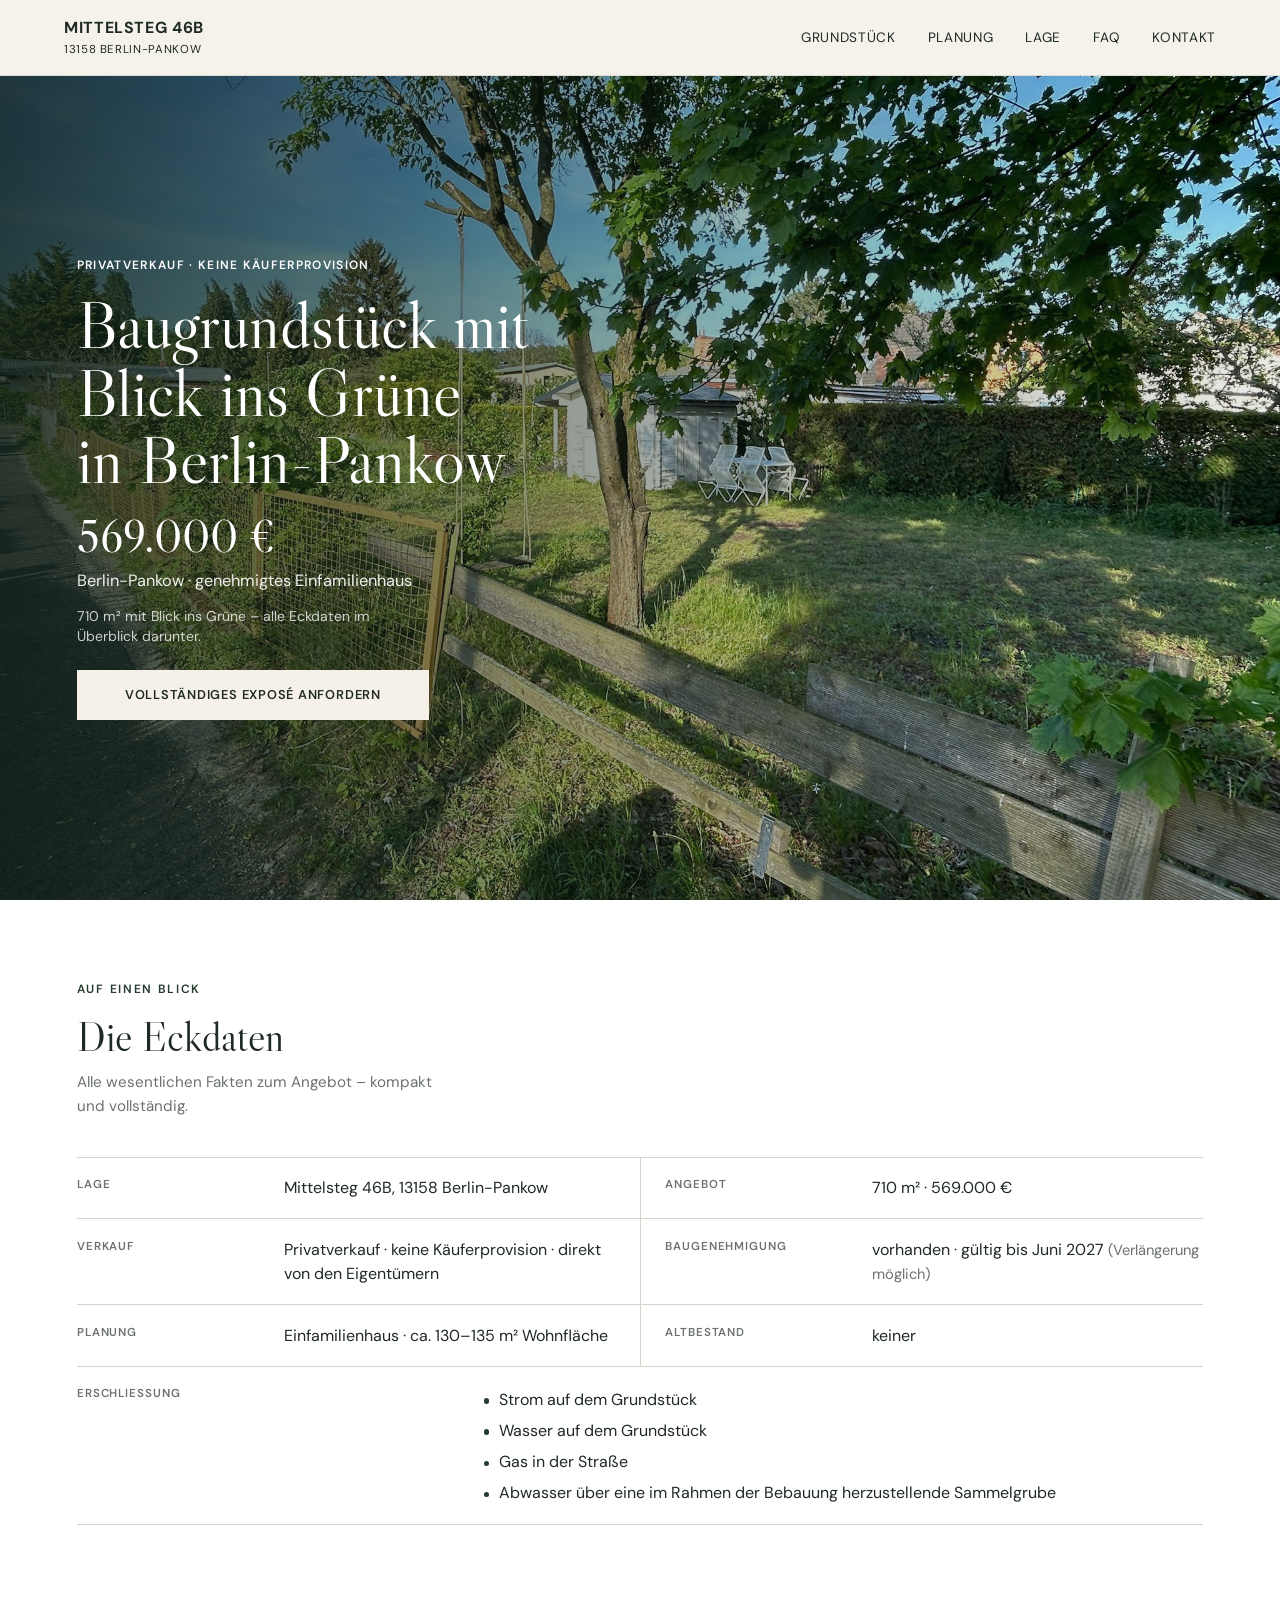
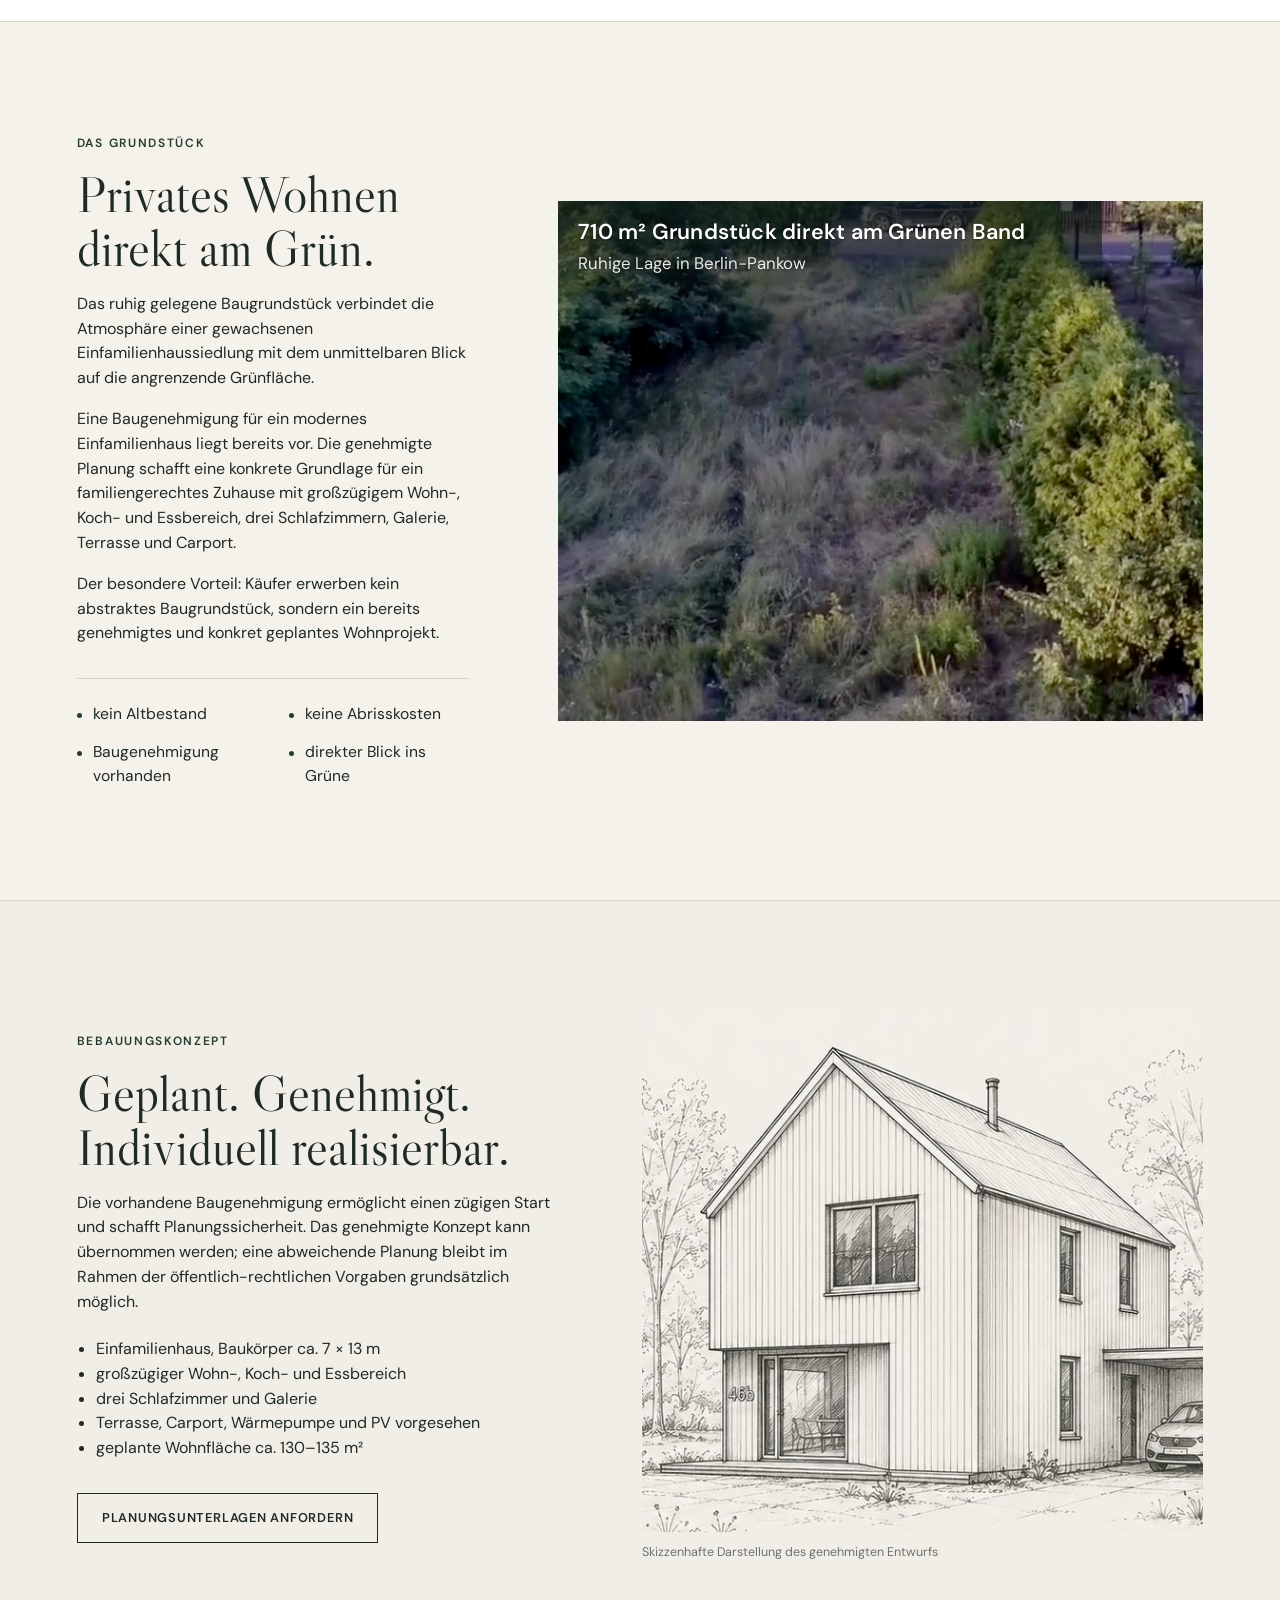
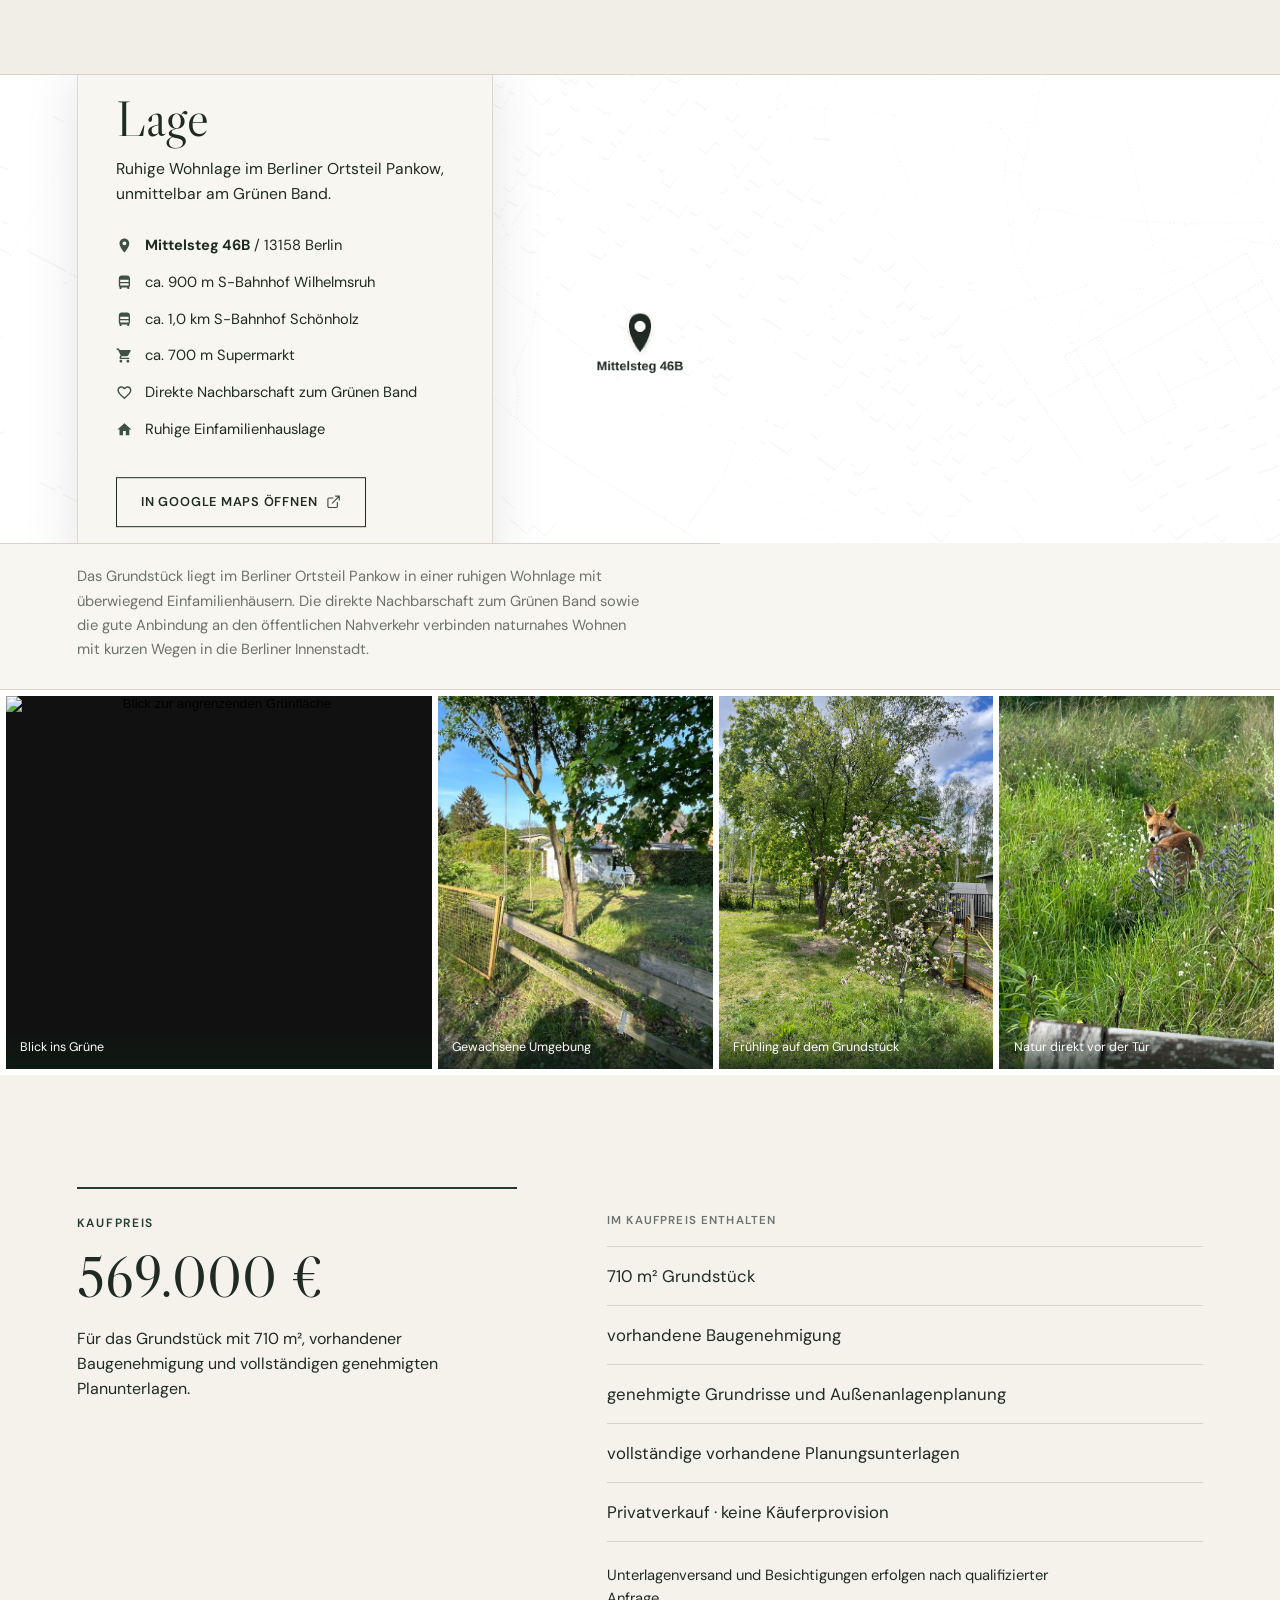
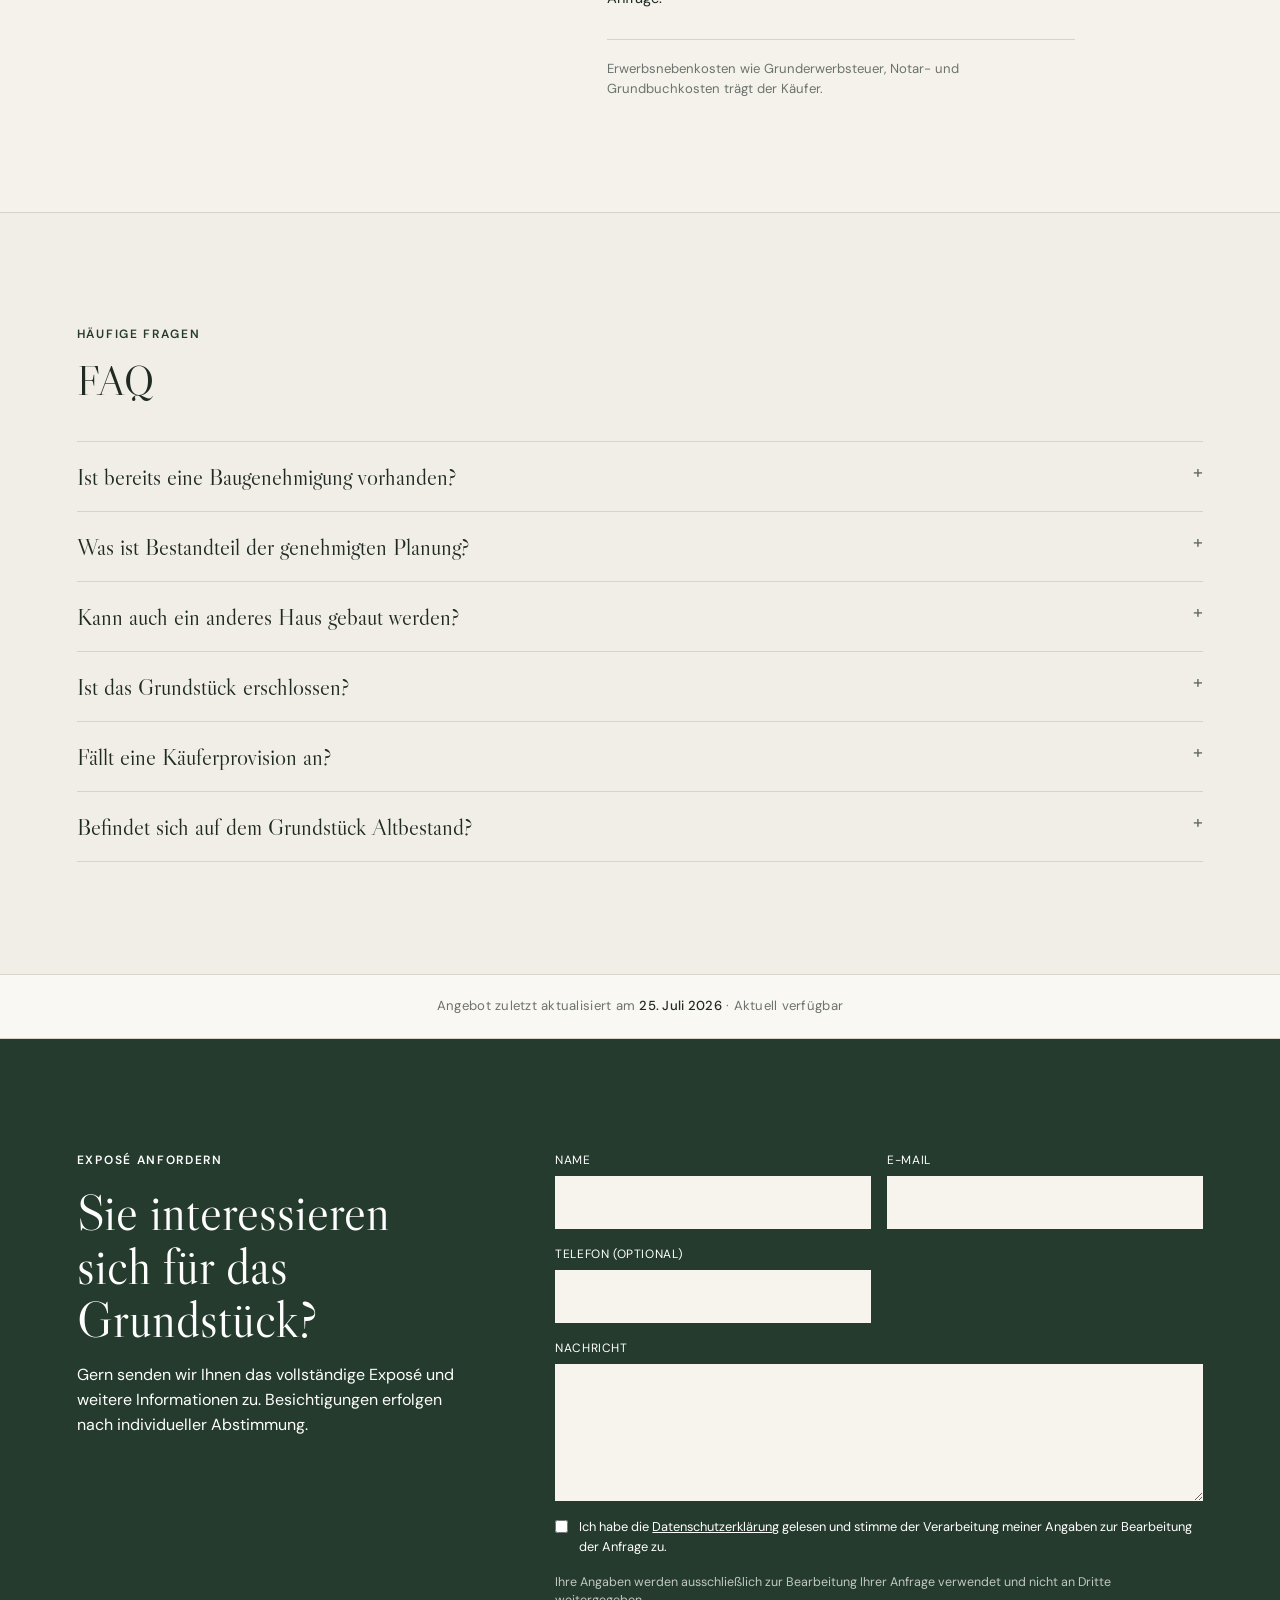
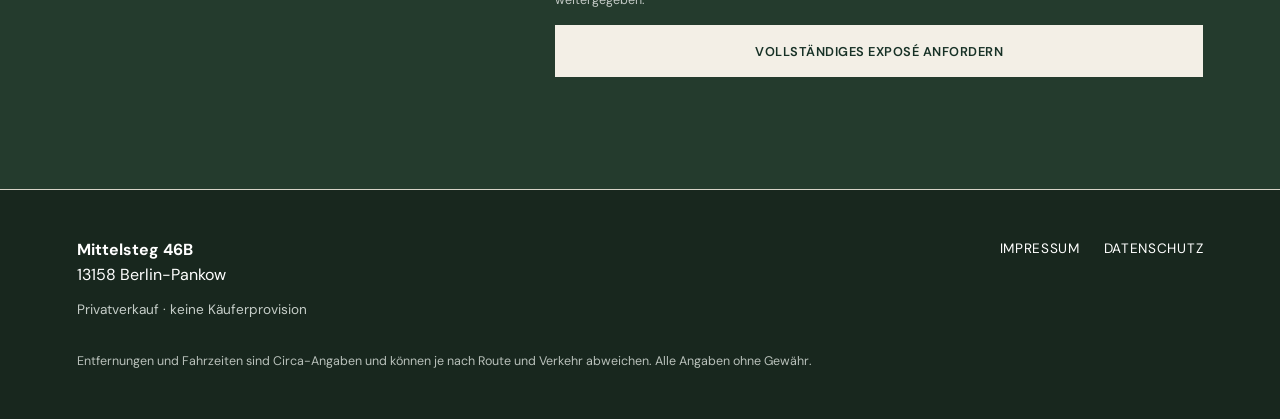
==== index.html @ 217a663a "fix: Lage-Karte schematischer und ohne falsche Overlays Entfernt den Grünes-Band-Block, den Orientie" ====
<!doctype html>
<html lang="de">
<head>
  <meta charset="utf-8" />
  <meta name="viewport" content="width=device-width, initial-scale=1" />
  <title>Baugrundstück mit Baugenehmigung in Berlin-Pankow | Mittelsteg 46B</title>
  <meta name="description" content="710 m² großes Baugrundstück in Berlin-Pankow mit vorhandener Baugenehmigung für ein Einfamilienhaus. Privatverkauf ohne Käuferprovision." />
  <meta name="robots" content="index, follow, max-image-preview:large, max-snippet:-1, max-video-preview:-1" />
  <meta name="author" content="Eigentümer Mittelsteg 46B" />
  <meta name="geo.region" content="DE-BE" />
  <meta name="geo.placename" content="Berlin-Pankow" />
  <meta name="geo.position" content="52.5787;13.3722" />
  <meta name="ICBM" content="52.5787, 13.3722" />
  <link rel="canonical" href="https://mittelsteg46b.de/" />
  <link rel="sitemap" type="application/xml" title="Sitemap" href="https://mittelsteg46b.de/sitemap.xml" />
  <link rel="alternate" type="text/plain" href="https://mittelsteg46b.de/llms.txt" title="LLM-Informationen zum Grundstück" />
  <meta property="og:type" content="website" />
  <meta property="og:locale" content="de_DE" />
  <meta property="og:site_name" content="Mittelsteg 46B" />
  <meta property="og:url" content="https://mittelsteg46b.de/" />
  <meta property="og:title" content="Baugrundstück mit Baugenehmigung in Berlin-Pankow | Mittelsteg 46B" />
  <meta property="og:description" content="710 m² großes Baugrundstück in Berlin-Pankow mit vorhandener Baugenehmigung für ein Einfamilienhaus. Privatverkauf ohne Käuferprovision." />
  <meta property="og:image" content="https://mittelsteg46b.de/assets/images/hero.jpg" />
  <meta property="og:image:secure_url" content="https://mittelsteg46b.de/assets/images/hero.jpg" />
  <meta property="og:image:type" content="image/jpeg" />
  <meta property="og:image:width" content="2048" />
  <meta property="og:image:height" content="1536" />
  <meta property="og:image:alt" content="Blick auf das Baugrundstück Mittelsteg 46B in Berlin-Pankow" />
  <meta name="twitter:card" content="summary_large_image" />
  <meta name="twitter:title" content="Baugrundstück mit Baugenehmigung in Berlin-Pankow | Mittelsteg 46B" />
  <meta name="twitter:description" content="710 m² großes Baugrundstück in Berlin-Pankow mit vorhandener Baugenehmigung für ein Einfamilienhaus. Privatverkauf ohne Käuferprovision." />
  <meta name="twitter:image" content="https://mittelsteg46b.de/assets/images/hero.jpg" />
  <meta name="twitter:image:alt" content="Blick auf das Baugrundstück Mittelsteg 46B in Berlin-Pankow" />
  <link rel="icon" href="assets/favicon.svg" type="image/svg+xml" />
  <link rel="icon" href="assets/favicon.png" type="image/png" sizes="32x32" />
  <link rel="apple-touch-icon" href="assets/favicon-180.png" sizes="180x180" />
  <link rel="preconnect" href="https://fonts.googleapis.com">
  <link rel="preconnect" href="https://fonts.gstatic.com" crossorigin>
  <link href="https://fonts.googleapis.com/css2?family=DM+Sans:wght@400;500;600&family=Libre+Caslon+Display&display=swap" rel="stylesheet">
  <link rel="stylesheet" href="styles.css" />
  <script src="site-config.js"></script>
  <script type="application/ld+json">
  {
    "@context": "https://schema.org",
    "@graph": [
      {
        "@type": "WebSite",
        "@id": "https://mittelsteg46b.de/#website",
        "name": "Mittelsteg 46B",
        "url": "https://mittelsteg46b.de/",
        "inLanguage": "de-DE",
        "description": "Privatverkauf eines Baugrundstücks Mittelsteg 46B in Berlin-Pankow ohne Käuferprovision."
      },
      {
        "@type": "WebPage",
        "@id": "https://mittelsteg46b.de/#webpage",
        "url": "https://mittelsteg46b.de/",
        "name": "Baugrundstück mit Baugenehmigung in Berlin-Pankow | Mittelsteg 46B",
        "isPartOf": { "@id": "https://mittelsteg46b.de/#website" },
        "about": { "@id": "https://mittelsteg46b.de/#listing" },
        "dateModified": "2026-07-25",
        "primaryImageOfPage": {
          "@type": "ImageObject",
          "url": "https://mittelsteg46b.de/assets/images/hero.jpg",
          "width": 2048,
          "height": 1536
        },
        "inLanguage": "de-DE"
      },
      {
        "@type": "RealEstateListing",
        "@id": "https://mittelsteg46b.de/#listing",
        "name": "Baugrundstück Mittelsteg 46B, Berlin-Pankow",
        "url": "https://mittelsteg46b.de/",
        "description": "710 m² Baugrundstück in Berlin-Pankow mit vorhandener Baugenehmigung für ein Einfamilienhaus. Privatverkauf ohne Käuferprovision.",
        "image": [
          "https://mittelsteg46b.de/assets/images/hero.jpg",
          "https://mittelsteg46b.de/assets/images/grundstueck-weit.jpg",
          "https://mittelsteg46b.de/assets/images/haus-skizze.png"
        ],
        "datePosted": "2026-07-17",
        "dateModified": "2026-07-25",
        "offers": {
          "@type": "Offer",
          "url": "https://mittelsteg46b.de/",
          "price": 569000,
          "priceCurrency": "EUR",
          "availability": "https://schema.org/InStock",
          "businessFunction": "https://schema.org/Sell",
          "description": "Privatverkauf ohne Käuferprovision",
          "seller": { "@id": "https://mittelsteg46b.de/#seller" }
        },
        "about": { "@id": "https://mittelsteg46b.de/#plot" }
      },
      {
        "@type": "Place",
        "@id": "https://mittelsteg46b.de/#plot",
        "name": "Baugrundstück Mittelsteg 46B",
        "description": "710 m² Baugrundstück in Berlin-Pankow mit vorhandener Baugenehmigung für ein Einfamilienhaus.",
        "address": {
          "@type": "PostalAddress",
          "streetAddress": "Mittelsteg 46B",
          "addressLocality": "Berlin-Pankow",
          "addressRegion": "Berlin",
          "postalCode": "13158",
          "addressCountry": "DE"
        },
        "geo": {
          "@type": "GeoCoordinates",
          "latitude": 52.5787,
          "longitude": 13.3722
        },
        "additionalProperty": [
          {
            "@type": "PropertyValue",
            "name": "Grundstücksfläche",
            "value": 710,
            "unitCode": "MTK",
            "unitText": "m²"
          },
          {
            "@type": "PropertyValue",
            "name": "Baugenehmigung",
            "value": "vorhanden"
          },
          {
            "@type": "PropertyValue",
            "name": "Geplante Wohnfläche",
            "value": "ca. 130–135 m²"
          },
          {
            "@type": "PropertyValue",
            "name": "Verkaufsart",
            "value": "Privatverkauf"
          },
          {
            "@type": "PropertyValue",
            "name": "Käuferprovision",
            "value": "keine"
          },
          {
            "@type": "PropertyValue",
            "name": "Altbestand",
            "value": "keiner"
          }
        ]
      },
      {
        "@type": "Person",
        "@id": "https://mittelsteg46b.de/#seller",
        "name": "Dr. Alexander Berlin",
        "description": "Privatverkauf des Baugrundstücks Mittelsteg 46B durch die Eigentümer ohne Käuferprovision"
      },
      {
        "@type": "FAQPage",
        "@id": "https://mittelsteg46b.de/#faq",
        "url": "https://mittelsteg46b.de/#faq",
        "mainEntity": [
          {
            "@type": "Question",
            "name": "Ist bereits eine Baugenehmigung vorhanden?",
            "acceptedAnswer": {
              "@type": "Answer",
              "text": "Ja. Für das Grundstück liegt eine Baugenehmigung für den Neubau eines Einfamilienhauses vor. Die Genehmigung ist bis Juni 2027 gültig; eine Verlängerung ist grundsätzlich möglich. Die zugehörigen Genehmigungsunterlagen können qualifizierten Interessenten auf Anfrage zur Verfügung gestellt werden."
            }
          },
          {
            "@type": "Question",
            "name": "Was ist Bestandteil der genehmigten Planung?",
            "acceptedAnswer": {
              "@type": "Answer",
              "text": "Die genehmigte Planung umfasst ein freistehendes Einfamilienhaus mit Erdgeschoss, Obergeschoss und Satteldach. Vorgesehen sind unter anderem ein großzügiger Wohn-, Ess- und Kochbereich, drei Schlafzimmer, eine Galerie, ein Badezimmer, ein separates WC, ein Hauswirtschaftsraum, eine Terrasse sowie ein Carport. Die geplante Wohnfläche beträgt ca. 130 bis 135 m²."
            }
          },
          {
            "@type": "Question",
            "name": "Kann auch ein anderes Haus gebaut werden?",
            "acceptedAnswer": {
              "@type": "Answer",
              "text": "Die vorhandene Baugenehmigung bezieht sich auf die dargestellte Planung. Eine geänderte oder vollständig neue Planung kann grundsätzlich möglich sein, muss jedoch eigenständig geprüft und mit den zuständigen Behörden abgestimmt werden. Eine Genehmigungsfähigkeit anderer Entwürfe kann nicht zugesichert werden."
            }
          },
          {
            "@type": "Question",
            "name": "Ist das Grundstück erschlossen?",
            "acceptedAnswer": {
              "@type": "Answer",
              "text": "Strom und Wasser befinden sich bereits auf dem Grundstück. Gas liegt in der Straße an. Die Abwasserentsorgung erfolgt über eine im Zuge der Bebauung herzustellende Sammelgrube. Art, Umfang und Kosten der Erschließung sind vom konkreten Bauvorhaben abhängig und vom Käufer eigenständig zu prüfen."
            }
          },
          {
            "@type": "Question",
            "name": "Fällt eine Käuferprovision an?",
            "acceptedAnswer": {
              "@type": "Answer",
              "text": "Nein. Das Grundstück wird direkt von den Eigentümern verkauft. Für Käufer fällt keine Maklerprovision an. Es entstehen lediglich die üblichen Erwerbsnebenkosten wie Notar-, Grundbuch- und Grunderwerbsteuer."
            }
          },
          {
            "@type": "Question",
            "name": "Befindet sich auf dem Grundstück Altbestand?",
            "acceptedAnswer": {
              "@type": "Answer",
              "text": "Nein. Auf dem Grundstück befindet sich kein abzureißendes Wohngebäude. Das Grundstück ist unbebaut und kann ohne Abrisskosten entwickelt werden."
            }
          }
        ]
      }
    ]
  }
  </script>
</head>
<body>
<header class="site-header">
  <a class="brand" href="#top"><strong>Mittelsteg 46B</strong><span>13158 Berlin-Pankow</span></a>
  <nav class="site-nav" aria-label="Hauptnavigation">
    <a href="#grundstueck">Grundstück</a>
    <a href="#planung">Planung</a>
    <a href="#lage">Lage</a>
    <a href="#faq">FAQ</a>
    <a href="#kontakt">Kontakt</a>
  </nav>
</header>
<a class="mobile-cta" href="#kontakt">Exposé anfordern</a>

<main id="top">
<section class="hero">
  <img src="assets/images/hero.jpg" alt="Baugrundstück Mittelsteg 46B in Berlin-Pankow mit Blick ins Grüne" />
  <div class="hero-shade"></div>
  <div class="hero-copy">
    <p class="eyebrow">Privatverkauf · keine Käuferprovision</p>
    <h1>Baugrundstück mit Blick&nbsp;ins&nbsp;Grüne<br>in Berlin-Pankow</h1>
    <p class="hero-price">569.000&nbsp;€</p>
    <p class="hero-meta">Berlin-Pankow · genehmigtes Einfamilienhaus</p>
    <p class="hero-subnote">710&nbsp;m² mit Blick ins Grüne – alle Eckdaten im Überblick darunter.</p>
    <a class="button button-light hero-cta" href="#kontakt">Vollständiges Exposé anfordern</a>
  </div>
</section>

<section id="auf-einen-blick" class="overview" aria-labelledby="overview-heading">
  <div class="overview-head">
    <p class="eyebrow dark">Auf einen Blick</p>
    <h2 id="overview-heading">Die Eckdaten</h2>
    <p class="overview-intro">Alle wesentlichen Fakten zum Angebot – kompakt und vollständig.</p>
  </div>
  <dl class="overview-grid">
    <div class="overview-item">
      <dt>Lage</dt>
      <dd>Mittelsteg 46B, 13158 Berlin-Pankow</dd>
    </div>
    <div class="overview-item">
      <dt>Angebot</dt>
      <dd>710&nbsp;m² · 569.000&nbsp;€</dd>
    </div>
    <div class="overview-item">
      <dt>Verkauf</dt>
      <dd>Privatverkauf · keine Käuferprovision · direkt von den Eigentümern</dd>
    </div>
    <div class="overview-item">
      <dt>Baugenehmigung</dt>
      <dd>vorhanden · gültig bis Juni 2027 <span class="overview-detail">(Verlängerung möglich)</span></dd>
    </div>
    <div class="overview-item">
      <dt>Planung</dt>
      <dd>Einfamilienhaus · ca. 130–135&nbsp;m² Wohnfläche</dd>
    </div>
    <div class="overview-item">
      <dt>Altbestand</dt>
      <dd>keiner</dd>
    </div>
    <div class="overview-item overview-item--wide">
      <dt>Erschließung</dt>
      <dd>
        <ul class="overview-list">
          <li>Strom auf dem Grundstück</li>
          <li>Wasser auf dem Grundstück</li>
          <li>Gas in der Straße</li>
          <li>Abwasser über eine im Rahmen der Bebauung herzustellende Sammelgrube</li>
        </ul>
      </dd>
    </div>
  </dl>
</section>

<section id="grundstueck" class="editorial split">
  <div class="copy-block">
    <p class="eyebrow dark">Das Grundstück</p>
    <h2>Privates Wohnen direkt am Grün.</h2>
    <p>Das ruhig gelegene Baugrundstück verbindet die Atmosphäre einer gewachsenen Einfamilienhaussiedlung mit dem unmittelbaren Blick auf die angrenzende Grünfläche.</p>
    <p>Eine Baugenehmigung für ein modernes Einfamilienhaus liegt bereits vor. Die genehmigte Planung schafft eine konkrete Grundlage für ein familiengerechtes Zuhause mit großzügigem Wohn-, Koch- und Essbereich, drei Schlafzimmern, Galerie, Terrasse und Carport.</p>
    <p>Der besondere Vorteil: Käufer erwerben kein abstraktes Baugrundstück, sondern ein bereits genehmigtes und konkret geplantes Wohnprojekt.</p>
    <ul class="benefit-list">
      <li>kein Altbestand</li>
      <li>keine Abrisskosten</li>
      <li>Baugenehmigung vorhanden</li>
      <li>direkter Blick ins Grüne</li>
    </ul>
  </div>
  <figure class="feature-image feature-image--video">
    <video
      class="feature-video"
      muted
      playsinline
      preload="metadata"
      poster="assets/images/grundstueck-drohne-poster.jpg"
      data-src="assets/videos/mittelsteg-drohne.mp4"
      tabindex="-1"
      disablepictureinpicture
      disableremoteplayback
      aria-hidden="true"
    ></video>
    <figcaption class="feature-video-caption">
      <p class="feature-video-caption__lead">710 m² Grundstück direkt am Grünen Band</p>
      <p class="feature-video-caption__sub">Ruhige Lage in Berlin-Pankow</p>
    </figcaption>
  </figure>
</section>

<section id="planung" class="planning">
  <div class="plan-copy">
    <p class="eyebrow dark">Bebauungskonzept</p>
    <h2 class="plan-title">Geplant. Genehmigt.<br>Individuell realisierbar.</h2>
    <p class="plan-intro">Die vorhandene Baugenehmigung ermöglicht einen zügigen Start und schafft Planungssicherheit. Das genehmigte Konzept kann übernommen werden; eine abweichende Planung bleibt im Rahmen der öffentlich-rechtlichen Vorgaben grundsätzlich möglich.</p>
    <ul>
      <li>Einfamilienhaus, Baukörper ca. 7 × 13 m</li>
      <li>großzügiger Wohn-, Koch- und Essbereich</li>
      <li>drei Schlafzimmer und Galerie</li>
      <li>Terrasse, Carport, Wärmepumpe und PV vorgesehen</li>
      <li>geplante Wohnfläche ca. 130–135 m²</li>
    </ul>
    <div class="plan-links">
      <a class="button button-secondary" href="#kontakt">Planungsunterlagen anfordern</a>
    </div>
  </div>
  <figure class="sketch-card">
    <img src="assets/images/haus-skizze.png" alt="Skizzenhafte Visualisierung des genehmigten Einfamilienhauses" loading="lazy" />
    <figcaption>Skizzenhafte Darstellung des genehmigten Entwurfs</figcaption>
  </figure>
</section>

<section id="lage" class="location">
  <div class="location-stage">
    <div class="location-overlay">
      <h2>Lage</h2>
      <p class="location-lead">Ruhige Wohnlage im Berliner Ortsteil Pankow, unmittelbar am Grünen Band.</p>
      <ul class="location-features">
        <li>
          <svg class="location-symbol" viewBox="0 0 24 24" aria-hidden="true"><path d="M12 2C8.13 2 5 5.13 5 9c0 5.25 7 13 7 13s7-7.75 7-13c0-3.87-3.13-7-7-7zm0 9.5A2.5 2.5 0 1 1 12 6a2.5 2.5 0 0 1 0 5.5z" fill="currentColor"/></svg>
          <span><strong>Mittelsteg 46B</strong> / 13158 Berlin</span>
        </li>
        <li>
          <svg class="location-symbol" viewBox="0 0 24 24" aria-hidden="true"><path d="M4 16c0 .88.39 1.67 1 2.22V20a1 1 0 0 0 1 1h1a1 1 0 0 0 1-1v-1h8v1a1 1 0 0 0 1 1h1a1 1 0 0 0 1-1v-1.78c.61-.55 1-1.34 1-2.22V6c0-2.21-1.79-4-4-4H8C5.79 2 4 3.79 4 6v10zm2-8h12v3H6V8zm0 5h12v3H6v-3z" fill="currentColor"/></svg>
          <span>ca. 900&nbsp;m S-Bahnhof Wilhelmsruh</span>
        </li>
        <li>
          <svg class="location-symbol" viewBox="0 0 24 24" aria-hidden="true"><path d="M4 16c0 .88.39 1.67 1 2.22V20a1 1 0 0 0 1 1h1a1 1 0 0 0 1-1v-1h8v1a1 1 0 0 0 1 1h1a1 1 0 0 0 1-1v-1.78c.61-.55 1-1.34 1-2.22V6c0-2.21-1.79-4-4-4H8C5.79 2 4 3.79 4 6v10zm2-8h12v3H6V8zm0 5h12v3H6v-3z" fill="currentColor"/></svg>
          <span>ca. 1,0&nbsp;km S-Bahnhof Sch&ouml;nholz</span>
        </li>
        <li>
          <svg class="location-symbol" viewBox="0 0 24 24" aria-hidden="true"><path d="M7 18c-1.1 0-1.99.9-1.99 2S5.9 22 7 22s2-.9 2-2-.9-2-2-2zM1 2v2h2l3.6 7.59-1.35 2.45c-.16.28-.25.61-.25.96 0 1.1.9 2 2 2h12v-2H7.42c-.14 0-.25-.11-.25-.25l.03-.12.9-1.63h7.45c.75 0 1.41-.41 1.75-1.03l3.58-6.49A1 1 0 0 0 20 4H5.21l-.94-2H1zm16 16c-1.1 0-1.99.9-1.99 2s.89 2 1.99 2 2-.9 2-2-.9-2-2-2z" fill="currentColor"/></svg>
          <span>ca. 700&nbsp;m Supermarkt</span>
        </li>
        <li>
          <svg class="location-symbol" viewBox="0 0 24 24" aria-hidden="true"><path d="M16.5 3c-1.74 0-3.41.81-4.5 2.09C10.91 3.81 9.24 3 7.5 3 4.42 3 2 5.42 2 8.5c0 3.78 3.4 6.86 8.55 11.54L12 21.35l1.45-1.32C18.6 15.36 22 12.28 22 8.5 22 5.42 19.58 3 16.5 3zm-4.4 15.55-.1.1-.1-.1C7.14 14.24 4 11.39 4 8.5 4 6.5 5.5 5 7.5 5c1.54 0 3.04.99 3.57 2.36h1.87C13.46 5.99 14.96 5 16.5 5c2 0 3.5 1.5 3.5 3.5 0 2.89-3.14 5.74-7.9 10.05z" fill="currentColor"/></svg>
          <span>Direkte Nachbarschaft zum Gr&uuml;nen Band</span>
        </li>
        <li>
          <svg class="location-symbol" viewBox="0 0 24 24" aria-hidden="true"><path d="M10 20v-6h4v6h5v-8h3L12 3 2 12h3v8z" fill="currentColor"/></svg>
          <span>Ruhige Einfamilienhauslage</span>
        </li>
      </ul>
      <a class="button button-secondary location-maps-link" href="https://www.google.com/maps/search/?api=1&amp;query=Mittelsteg+46B,+13158+Berlin" target="_blank" rel="noopener noreferrer">
        In Google Maps &ouml;ffnen
        <svg class="location-external" viewBox="0 0 24 24" aria-hidden="true"><path d="M18 13v6a2 2 0 0 1-2 2H5a2 2 0 0 1-2-2V8a2 2 0 0 1 2-2h6" fill="none" stroke="currentColor" stroke-width="1.8" stroke-linecap="round"/><path d="M15 3h6v6M10 14 21 3" fill="none" stroke="currentColor" stroke-width="1.8" stroke-linecap="round"/></svg>
      </a>
    </div>
    <a class="location-map-link" href="https://www.google.com/maps/search/?api=1&amp;query=Mittelsteg+46B,+13158+Berlin" target="_blank" rel="noopener noreferrer" aria-label="Grundstück Mittelsteg 46B in Google Maps öffnen">
      <picture class="location-map-media">
        <source srcset="/assets/images/lage-karte.png" type="image/png" />
        <img src="/assets/images/lage-karte.png" alt="Karte der unmittelbaren Umgebung des Grundstücks Mittelsteg 46B in Berlin-Pankow" width="1400" height="980" decoding="async" />
      </picture>
    </a>
  </div>
  <p class="location-search">Das Grundstück liegt im Berliner Ortsteil Pankow in einer ruhigen Wohnlage mit überwiegend Einfamilienhäusern. Die direkte Nachbarschaft zum Grünen Band sowie die gute Anbindung an den öffentlichen Nahverkehr verbinden naturnahes Wohnen mit kurzen Wegen in die Berliner Innenstadt.</p>
</section>

<section class="gallery" aria-label="Bildergalerie">
  <figure class="gallery-item gallery-main">
    <button type="button" class="gallery-trigger" data-gallery-index="0" aria-label="Blick ins Grüne vergrößern">
      <img src="assets/images/grundstueck-sonne.jpg" alt="Blick zur angrenzenden Grünfläche" loading="lazy" />
    </button>
    <figcaption>Blick ins Grüne</figcaption>
  </figure>
  <figure class="gallery-item">
    <button type="button" class="gallery-trigger" data-gallery-index="1" aria-label="Gewachsene Umgebung vergrößern">
      <img src="assets/images/hero.jpg" alt="Grundstück von der Straße aus" loading="lazy" />
    </button>
    <figcaption>Gewachsene Umgebung</figcaption>
  </figure>
  <figure class="gallery-item">
    <button type="button" class="gallery-trigger" data-gallery-index="2" aria-label="Frühling auf dem Grundstück vergrößern">
      <img src="assets/images/apfelbaum.png" alt="Blühender Baum auf dem Grundstück" loading="lazy" />
    </button>
    <figcaption>Frühling auf dem Grundstück</figcaption>
  </figure>
  <figure class="gallery-item">
    <button type="button" class="gallery-trigger" data-gallery-index="3" aria-label="Natur direkt vor der Tür vergrößern">
      <img src="assets/images/fuchs.jpg" alt="Fuchs auf der angrenzenden Grünfläche" loading="lazy" />
    </button>
    <figcaption>Natur direkt vor der Tür</figcaption>
  </figure>
</section>

<div class="lightbox" id="lightbox" hidden aria-hidden="true">
  <div class="lightbox-backdrop" data-lightbox-close></div>
  <div class="lightbox-dialog" role="dialog" aria-modal="true" aria-label="Bildansicht" tabindex="-1">
    <button type="button" class="lightbox-close" data-lightbox-close aria-label="Bildansicht schließen">×</button>
    <button type="button" class="lightbox-nav lightbox-prev" aria-label="Vorheriges Bild">‹</button>
    <figure class="lightbox-figure">
      <img id="lightbox-image" src="" alt="" />
      <figcaption id="lightbox-caption"></figcaption>
    </figure>
    <button type="button" class="lightbox-nav lightbox-next" aria-label="Nächstes Bild">›</button>
  </div>
</div>

<section id="kaufpreis" class="price-section">
  <div class="price-head">
    <p class="eyebrow dark">Kaufpreis</p>
    <p class="price-figure">569.000&nbsp;€</p>
    <p class="price-lead">Für das Grundstück mit 710 m², vorhandener Baugenehmigung und vollständigen genehmigten Planunterlagen.</p>
  </div>
  <div class="price-detail">
    <p class="price-subhead">Im Kaufpreis enthalten</p>
    <ul class="price-list">
      <li>710 m² Grundstück</li>
      <li>vorhandene Baugenehmigung</li>
      <li>genehmigte Grundrisse und Außenanlagenplanung</li>
      <li>vollständige vorhandene Planungsunterlagen</li>
      <li>Privatverkauf · keine Käuferprovision</li>
    </ul>
    <p class="price-followup">Unterlagenversand und Besichtigungen erfolgen nach qualifizierter Anfrage.</p>
    <p class="price-hint">Erwerbsnebenkosten wie Grunderwerbsteuer, Notar- und Grundbuchkosten trägt der Käufer.</p>
  </div>
</section>

<section id="faq" class="faq-section" aria-labelledby="faq-heading">
  <div class="faq-head">
    <p class="eyebrow dark">Häufige Fragen</p>
    <h2 id="faq-heading">FAQ</h2>
  </div>
  <div class="faq-list">
    <details class="faq-item" id="faq-baugenehmigung">
      <summary>Ist bereits eine Baugenehmigung vorhanden?</summary>
      <div class="faq-answer">
        <p>Ja. Für das Grundstück liegt eine Baugenehmigung für den Neubau eines Einfamilienhauses vor. Die Genehmigung ist bis Juni 2027 gültig; eine Verlängerung ist grundsätzlich möglich. Die zugehörigen Genehmigungsunterlagen können qualifizierten Interessenten auf Anfrage zur Verfügung gestellt werden.</p>
      </div>
    </details>
    <details class="faq-item" id="faq-planung">
      <summary>Was ist Bestandteil der genehmigten Planung?</summary>
      <div class="faq-answer">
        <p>Die genehmigte Planung umfasst ein freistehendes Einfamilienhaus mit Erdgeschoss, Obergeschoss und Satteldach. Vorgesehen sind unter anderem ein großzügiger Wohn-, Ess- und Kochbereich, drei Schlafzimmer, eine Galerie, ein Badezimmer, ein separates WC, ein Hauswirtschaftsraum, eine Terrasse sowie ein Carport. Die geplante Wohnfläche beträgt ca. 130 bis 135 m².</p>
      </div>
    </details>
    <details class="faq-item" id="faq-anderes-haus">
      <summary>Kann auch ein anderes Haus gebaut werden?</summary>
      <div class="faq-answer">
        <p>Die vorhandene Baugenehmigung bezieht sich auf die dargestellte Planung. Eine geänderte oder vollständig neue Planung kann grundsätzlich möglich sein, muss jedoch eigenständig geprüft und mit den zuständigen Behörden abgestimmt werden. Eine Genehmigungsfähigkeit anderer Entwürfe kann nicht zugesichert werden.</p>
      </div>
    </details>
    <details class="faq-item" id="faq-erschliessung">
      <summary>Ist das Grundstück erschlossen?</summary>
      <div class="faq-answer">
        <p>Strom und Wasser befinden sich bereits auf dem Grundstück. Gas liegt in der Straße an. Die Abwasserentsorgung erfolgt über eine im Zuge der Bebauung herzustellende Sammelgrube. Art, Umfang und Kosten der Erschließung sind vom konkreten Bauvorhaben abhängig und vom Käufer eigenständig zu prüfen.</p>
      </div>
    </details>
    <details class="faq-item" id="faq-provision">
      <summary>Fällt eine Käuferprovision an?</summary>
      <div class="faq-answer">
        <p>Nein. Das Grundstück wird direkt von den Eigentümern verkauft. Für Käufer fällt keine Maklerprovision an. Es entstehen lediglich die üblichen Erwerbsnebenkosten wie Notar-, Grundbuch- und Grunderwerbsteuer.</p>
      </div>
    </details>
    <details class="faq-item" id="faq-altbestand">
      <summary>Befindet sich auf dem Grundstück Altbestand?</summary>
      <div class="faq-answer">
        <p>Nein. Auf dem Grundstück befindet sich kein abzureißendes Wohngebäude. Das Grundstück ist unbebaut und kann ohne Abrisskosten entwickelt werden.</p>
      </div>
    </details>
  </div>
</section>

<p class="listing-status" id="listing-status">
  Angebot zuletzt aktualisiert am <time datetime="2026-07-25" data-config="listing-updated">25. Juli 2026</time> · Aktuell verfügbar
</p>

<section id="kontakt" class="contact-section">
  <div class="contact-copy">
    <p class="eyebrow">Exposé anfordern</p>
    <h2>Sie interessieren sich für das Grundstück?</h2>
    <p>Gern senden wir Ihnen das vollständige Exposé und weitere Informationen zu. Besichtigungen erfolgen nach individueller Abstimmung.</p>
  </div>
  <form class="contact-form" name="grundstueck-anfrage" method="POST" action="https://formsubmit.co/ajax/berlin.alexander@icloud.com">
    <input type="hidden" name="_subject" value="Anfrage Baugrundstück Mittelsteg 46B" />
    <input type="hidden" name="_template" value="table" />
    <input type="hidden" name="_captcha" value="false" />
    <input type="text" name="_honey" class="hidden" tabindex="-1" autocomplete="off" aria-hidden="true" />
    <div class="form-success" id="form-success" hidden role="status" aria-live="polite">
      Vielen Dank. Ihre Anfrage ist eingegangen. Wir senden Ihnen das vollständige Exposé in Kürze zu.
    </div>
    <div class="form-error" id="form-error" hidden role="alert"></div>
    <label>Name<input required name="name" autocomplete="name" /></label>
    <label>E-Mail<input required type="email" name="email" autocomplete="email" /></label>
    <label class="field-phone">Telefon (optional)<input name="telefon" autocomplete="tel" /></label>
    <label class="full">Nachricht<textarea name="nachricht" rows="5"></textarea></label>
    <label class="consent full">
      <input required type="checkbox" name="datenschutz" value="zugestimmt" />
      <span>Ich habe die <a href="datenschutz.html">Datenschutzerklärung</a> gelesen und stimme der Verarbeitung meiner Angaben zur Bearbeitung der Anfrage zu.</span>
    </label>
    <p class="trust-note full">Ihre Angaben werden ausschließlich zur Bearbeitung Ihrer Anfrage verwendet und nicht an Dritte weitergegeben.</p>
    <button class="contact-submit full" type="submit">Vollständiges Exposé anfordern</button>
  </form>
</section>
</main>

<footer>
  <div class="footer-brand">
    <strong>Mittelsteg 46B</strong>
    <span>13158 Berlin-Pankow</span>
    <span class="footer-trust">Privatverkauf · keine Käuferprovision</span>
  </div>
  <div class="footer-links">
    <a href="impressum.html">Impressum</a>
    <a href="datenschutz.html">Datenschutz</a>
  </div>
  <p>Entfernungen und Fahrzeiten sind Circa-Angaben und können je nach Route und Verkehr abweichen. Alle Angaben ohne Gewähr.</p>
</footer>

<script src="script.js"></script>
<script defer src="/_vercel/insights/script.js"></script>
</body>
</html>
---- styles.css ----
:root{--ink:#1f2a23;--forest:#243b2d;--paper:#f5f2eb;--line:#d8d3c8;--muted:#6c726d;--white:#fff;--serif:'Libre Caslon Display',Georgia,serif;--sans:'DM Sans',Arial,sans-serif;--header-h:76px}
*{box-sizing:border-box}html{scroll-behavior:smooth}body{margin:0;background:var(--paper);color:var(--ink);font-family:var(--sans);line-height:1.55}body.lightbox-open{overflow:hidden}
.site-header{height:76px;padding:0 5vw;display:flex;align-items:center;justify-content:space-between;background:rgba(245,242,235,.96);position:sticky;top:0;z-index:20;border-bottom:1px solid rgba(31,42,35,.12)}.brand{display:flex;flex-direction:column;color:var(--ink);text-decoration:none;text-transform:uppercase;letter-spacing:.04em}.brand span{font-size:.72rem}.site-nav{display:flex;gap:2rem}.site-nav a,.footer-links a{color:inherit;text-decoration:none;font-size:.85rem;text-transform:uppercase;letter-spacing:.05em}.site-nav a:focus-visible{outline:2px solid var(--forest);outline-offset:3px}.mobile-cta{display:none}
.hero{position:relative;min-height:640px;display:grid;align-items:center;overflow:hidden}.hero>img{position:absolute;inset:0;width:100%;height:100%;object-fit:cover}.hero-shade{position:absolute;inset:0;background:linear-gradient(90deg,rgba(13,28,19,.82),rgba(13,28,19,.3) 60%,rgba(13,28,19,.08))}.hero-copy{position:relative;z-index:2;width:min(720px,58vw);max-width:85vw;margin-left:6vw;color:#fff;padding:2.5rem 0}.hero .eyebrow{letter-spacing:.11em;margin:0 0 1.15rem}
.eyebrow{text-transform:uppercase;letter-spacing:.14em;font-size:.75rem;font-weight:600;margin:0 0 1rem}.eyebrow.dark{color:var(--forest)}
h1,h2{font-family:var(--serif);font-weight:400;line-height:1.05;margin:.15em 0}h1{font-size:clamp(3.2rem,7vw,6.6rem);max-width:12ch}h2{font-size:clamp(2.5rem,4vw,4.7rem)}.hero h1{font-size:clamp(2.45rem,5.2vw,5.1rem);max-width:22ch;line-height:1.02;margin:0}.hero-meta{font-size:1.02rem;font-weight:400;line-height:1.45;margin:.55rem 0 0;color:rgba(255,255,255,.92)}
.button{display:inline-flex;align-items:center;justify-content:center;min-height:50px;padding:0 1.5rem;text-decoration:none;border:0;font:600 .8rem var(--sans);text-transform:uppercase;letter-spacing:.06em;cursor:pointer}.button-light{background:#f6f1e8;color:var(--ink)}.button-dark{background:var(--forest);color:#fff}.button-secondary{background:transparent;color:var(--ink);border:1px solid var(--ink)}.button-light:hover,.button-dark:hover{opacity:.92}.button-secondary:hover{background:rgba(31,42,35,.06)}.button-light:focus-visible,.button-dark:focus-visible{outline:2px solid #fff;outline-offset:3px}.button-secondary:focus-visible{outline:2px solid var(--forest);outline-offset:3px}.hero-cta{min-width:min(100%,22rem);padding:0 2rem}
.overview{padding:5rem 6vw;border-bottom:1px solid var(--line);background:#fff}.overview-head{max-width:42ch;margin-bottom:2.4rem}.overview-head h2{font-size:clamp(2rem,3.2vw,3.2rem);max-width:16ch;margin:0}.overview-intro{margin:.85rem 0 0;font-size:.95rem;line-height:1.55;color:var(--muted);max-width:38ch}.overview-detail{color:var(--muted);font-size:.92em}.overview-grid{display:grid;grid-template-columns:repeat(2,minmax(0,1fr));gap:0;border-top:1px solid var(--line)}.overview-item{display:grid;grid-template-columns:minmax(9.5rem,34%) 1fr;gap:1rem 1.5rem;padding:1.15rem 0;border-bottom:1px solid var(--line);margin:0}.overview-item:nth-child(odd){padding-right:1.5rem}.overview-item:nth-child(even){padding-left:1.5rem;border-left:1px solid var(--line)}.overview-item--wide{grid-column:1/-1;padding-left:0!important;padding-right:0!important;border-left:0!important}.overview-item dt{margin:0;font-size:.72rem;text-transform:uppercase;letter-spacing:.08em;color:var(--muted);font-weight:600}.overview-item dd{margin:0;font-size:1rem;line-height:1.5;color:var(--ink)}.overview-list{margin:.15rem 0 0;padding:0;list-style:none}.overview-list li{position:relative;padding-left:.95rem;margin-top:.45rem}.overview-list li:first-child{margin-top:0}.overview-list li::before{content:"";position:absolute;left:0;top:.65em;width:.35rem;height:.35rem;background:var(--forest);border-radius:50%}
.faq-section{padding:7rem 6vw;border-bottom:1px solid var(--line);background:#f1eee7}.faq-head{max-width:42ch;margin-bottom:2.4rem}.faq-head h2{font-size:clamp(2rem,3.2vw,3.2rem);margin:0}.faq-list{border-top:1px solid var(--line)}.faq-item{border-bottom:1px solid var(--line);background:transparent}.faq-item summary{list-style:none;display:flex;align-items:flex-start;justify-content:space-between;gap:1.5rem;padding:1.25rem 0;font-family:var(--serif);font-size:clamp(1.15rem,2vw,1.45rem);font-weight:400;line-height:1.25;cursor:pointer;color:var(--ink)}.faq-item summary::-webkit-details-marker{display:none}.faq-item summary::after{content:"+";flex:0 0 auto;font-family:var(--sans);font-size:1.1rem;font-weight:500;color:var(--muted);line-height:1.2;transition:transform .2s ease,color .2s ease}.faq-item[open] summary::after{content:"−";color:var(--forest)}.faq-item summary:focus-visible{outline:2px solid var(--forest);outline-offset:4px}.faq-answer{padding:0 0 1.35rem;max-width:68ch}.faq-answer p{margin:0;color:var(--ink);line-height:1.6;font-size:.98rem}
.listing-status{margin:0;padding:1.35rem 6vw;text-align:center;font-size:.82rem;color:var(--muted);letter-spacing:.02em;border-bottom:1px solid var(--line);background:#faf8f3}.listing-status time{color:var(--ink);font-weight:500}
.editorial,.planning,.contact-section{padding:7rem 6vw;border-bottom:1px solid var(--line)}.split{display:grid;grid-template-columns:minmax(280px,.82fr) minmax(440px,1.35fr);gap:7vw;align-items:center}.copy-block p{max-width:58ch}
.benefit-list{list-style:none;margin:2rem 0 0;padding:0;display:grid;grid-template-columns:1fr 1fr;gap:.85rem 2rem;max-width:40rem;border-top:1px solid var(--line);padding-top:1.4rem}.benefit-list li{position:relative;padding-left:1rem;font-size:.98rem}.benefit-list li::before{content:"";position:absolute;left:0;top:.7em;width:.35rem;height:.35rem;background:var(--forest);border-radius:50%}
.feature-image img,.feature-image video,.sketch-card img,.gallery-item img{width:100%;height:100%;object-fit:cover;display:block}.feature-image{margin:0;height:520px;overflow:hidden;background:var(--paper)}.feature-image--video{position:relative;background:#3a4a38 url("assets/images/grundstueck-drohne-poster.jpg") center/cover no-repeat}.feature-video{border:0;outline:0;pointer-events:none;background:#3a4a38}.feature-video-caption{position:absolute;inset:0 auto auto 0;z-index:2;width:min(100%,34rem);max-width:100%;margin:0;padding:1.15rem 1.25rem 2.75rem;box-sizing:border-box;pointer-events:none;color:#fff;background:linear-gradient(180deg,rgba(13,28,19,.78) 0%,rgba(13,28,19,.42) 58%,rgba(13,28,19,0) 100%)}.feature-video-caption__lead,.feature-video-caption__sub{margin:0;text-wrap:balance}.feature-video-caption__lead{font-family:var(--sans);font-weight:600;font-size:clamp(1.05rem,2.1vw,1.35rem);line-height:1.25;letter-spacing:.01em;text-shadow:0 1px 2px rgba(0,0,0,.35)}.feature-video-caption__sub{margin-top:.35rem;font-size:clamp(.92rem,1.7vw,1.05rem);line-height:1.35;color:rgba(255,255,255,.9);text-shadow:0 1px 2px rgba(0,0,0,.3)}
.planning{display:grid;grid-template-columns:1fr 1.15fr;gap:6vw;align-items:center;background:#f1eee7}.plan-title{max-width:14ch}.plan-intro{max-width:48ch;margin:1rem 0 1.4rem}.plan-copy ul{padding-left:1.2rem}.plan-links{display:flex;flex-wrap:wrap;gap:1rem;margin-top:2rem}.sketch-card{margin:0;background:#f1eee7;padding:0}.sketch-card img{aspect-ratio:590/545;object-fit:contain;background:#f1eee7}.sketch-card figcaption{font-size:.78rem;color:var(--muted);margin-top:.7rem}
.location{padding:0;border-bottom:1px solid var(--line);background:#f8f6f1}.location-stage{position:relative;background:#f8f6f1}.location-map-link{display:block;cursor:pointer;line-height:0}.location-map-media,.location-map-media img{display:block;width:100%;object-fit:cover;object-position:center center}.location-map-media img{height:auto;aspect-ratio:14/10;filter:saturate(.85) contrast(1.02)}.location-overlay{padding:clamp(1.75rem,4vw,2.5rem) clamp(1.5rem,6vw,5rem);background:#f8f6f1}.location-overlay h2{margin:0 0 .85rem;font-size:clamp(2.4rem,4vw,3.6rem);line-height:1.02;max-width:none}.location-lead{margin:0 0 1.35rem;font-size:.98rem;line-height:1.55;color:var(--ink);max-width:30ch}.location-features{list-style:none;margin:0 0 1.6rem;padding:0}.location-features li{display:flex;align-items:flex-start;gap:.75rem;padding:.48rem 0;font-size:.92rem;line-height:1.45;color:var(--ink)}.location-symbol{flex:0 0 auto;width:1.05rem;height:1.05rem;margin-top:.12rem;color:var(--forest);opacity:.88}.location-maps-link{display:inline-flex;align-items:center;gap:.55rem;margin-top:.2rem}.location-external{width:.95rem;height:.95rem;opacity:.85}.location-search{margin:0;padding:1.25rem 6vw 1.75rem;font-size:.92rem;line-height:1.65;color:var(--muted);max-width:72ch;background:#f8f6f1;border-top:1px solid var(--line)}
.gallery{display:grid;grid-template-columns:1.55fr 1fr 1fr 1fr;gap:6px;padding:6px;background:#fff}.gallery-item{margin:0;position:relative;overflow:hidden;background:#111;min-height:300px}.gallery-main{min-height:300px}.gallery-trigger{display:block;width:100%;height:100%;padding:0;border:0;background:transparent;cursor:zoom-in;position:relative}.gallery-item img{width:100%;height:100%;object-fit:cover;transition:transform .45s ease;min-height:300px}.gallery-trigger:hover img,.gallery-trigger:focus-visible img{transform:scale(1.025)}.gallery-trigger:focus-visible{outline:2px solid #fff;outline-offset:-2px}.gallery-item figcaption{position:absolute;left:0;right:0;bottom:0;padding:.7rem .9rem;background:linear-gradient(transparent,rgba(13,28,19,.72));color:#fff;font-size:.78rem;pointer-events:none}
.lightbox{position:fixed;inset:0;z-index:100;display:grid;place-items:center;padding:2rem}.lightbox[hidden]{display:none!important}.lightbox-backdrop{position:absolute;inset:0;background:rgba(13,20,16,.88)}.lightbox-dialog{position:relative;z-index:1;width:min(960px,92vw);outline:none}.lightbox-figure{margin:0;text-align:center}.lightbox-figure img{max-width:100%;max-height:72vh;object-fit:contain;background:#0d1410}.lightbox-figure figcaption{color:rgba(255,255,255,.88);margin-top:.9rem;font-size:.9rem}.lightbox-close{position:absolute;top:-.2rem;right:0;width:2.5rem;height:2.5rem;border:0;background:transparent;color:#fff;font-size:2rem;line-height:1;cursor:pointer}.lightbox-nav{position:absolute;top:50%;transform:translateY(-50%);width:2.75rem;height:2.75rem;border:0;background:rgba(255,255,255,.08);color:#fff;font-size:1.8rem;cursor:pointer}.lightbox-prev{left:-.5rem}.lightbox-next{right:-.5rem}.lightbox-close:focus-visible,.lightbox-nav:focus-visible{outline:2px solid #fff;outline-offset:2px}
.price-section{padding:7rem 6vw;border-bottom:1px solid var(--line);display:grid;grid-template-columns:.85fr 1.15fr;gap:7vw;align-items:start}.price-head{border-top:2px solid var(--forest);padding-top:1.6rem}.price-figure{font-family:var(--serif);font-weight:400;line-height:1;font-size:clamp(2.6rem,4.4vw,4rem);margin:.4rem 0 1.4rem}.price-lead{max-width:34ch;color:var(--ink);margin:0}.price-detail{padding-top:1.6rem}.price-subhead{margin:0 0 1rem;font-size:.72rem;text-transform:uppercase;letter-spacing:.1em;font-weight:600;color:var(--muted)}.price-list{list-style:none;margin:0;padding:0;border-top:1px solid var(--line)}.price-list li{padding:1rem 0;border-bottom:1px solid var(--line);font-size:1.05rem}.price-followup{font-size:.92rem;margin:1.4rem 0 0;max-width:48ch}.price-hint{font-size:.82rem;color:var(--muted);margin:1.8rem 0 0;max-width:52ch;padding-top:1.2rem;border-top:1px solid var(--line)}
.contact-section{background:var(--forest);color:#fff;display:grid;grid-template-columns:.75fr 1.25fr;gap:7vw}.contact-copy h2{max-width:12ch}.contact-form{display:grid;grid-template-columns:1fr 1fr;gap:1rem}.contact-form label{display:flex;flex-direction:column;font-size:.75rem;text-transform:uppercase;letter-spacing:.05em}.contact-form input,.contact-form select,.contact-form textarea{margin-top:.4rem;background:#f7f4ee;border:0;border-radius:0;padding:1rem;font:1rem var(--sans);color:var(--ink)}.contact-form input:focus-visible,.contact-form select:focus-visible,.contact-form textarea:focus-visible{outline:2px solid #fff;outline-offset:2px}.contact-form textarea{resize:vertical}.field-phone{grid-column:1/2}.full{grid-column:1/-1}.consent{flex-direction:row!important;gap:.7rem;text-transform:none!important;letter-spacing:0!important;font-size:.8rem!important;align-items:flex-start}.consent input{width:auto;margin:.15rem 0 0}.consent a{color:#fff}.trust-note{margin:0;font-size:.78rem;color:rgba(255,255,255,.72);line-height:1.45;text-transform:none;letter-spacing:0}.contact-submit{display:inline-flex;align-items:center;justify-content:center;width:100%;background:#f3efe6;color:#173126;border:1px solid #f3efe6;border-radius:0;padding:1rem 1.75rem;min-height:52px;font:600 .8rem var(--sans);letter-spacing:.04em;text-transform:uppercase;cursor:pointer}.contact-submit:hover{background:#ebe6db;border-color:#ebe6db}.contact-submit:focus-visible{outline:2px solid #fff;outline-offset:3px}.contact-submit:disabled{opacity:.7;cursor:wait}.form-success{grid-column:1/-1;padding:1.4rem 0;font-size:1.05rem;line-height:1.5}.form-error{grid-column:1/-1;padding:.8rem 0;font-size:.9rem;color:#f3d6d0}.hidden{display:none}
footer{padding:3rem 6vw;background:#18271e;color:#fff;display:grid;grid-template-columns:1fr auto;gap:2rem;align-items:start}footer strong,footer span{display:block}.footer-trust{margin-top:.7rem;font-size:.85rem;color:#c5cdc8}.footer-links{display:flex;gap:1.5rem}footer p{grid-column:1/-1;margin:0;color:#b9c1bb;font-size:.78rem}
.hero-price{font-family:var(--serif);font-weight:400;line-height:1;font-size:clamp(1.85rem,3.8vw,2.85rem);margin:1.55rem 0 .35rem}.hero-subnote{font-size:.88rem;max-width:34ch;line-height:1.45;color:rgba(255,255,255,.78);margin:1rem 0 0}.hero-cta{margin-top:1.85rem}.hero-tagline{font-size:.74rem;letter-spacing:normal;text-transform:none;color:rgba(255,255,255,.68);margin:.7rem 0 0;max-width:36ch;line-height:1.4}
.legal-page{padding:5rem 6vw 7rem;border-bottom:1px solid var(--line)}.legal-inner{max-width:72ch}.legal-page h1{font-size:clamp(2.4rem,4vw,3.8rem);max-width:18ch;margin:0 0 1.2rem}.legal-page h2{font-family:var(--sans);font-size:1.05rem;font-weight:600;letter-spacing:.02em;line-height:1.35;margin:2.4rem 0 .8rem}.legal-page p,.legal-page li{color:var(--ink);max-width:68ch}.legal-page ul{padding-left:1.2rem;margin:.6rem 0 1rem}.legal-page a{color:var(--forest);text-underline-offset:3px}.legal-note{font-size:.9rem;color:var(--muted);margin:0 0 2rem;padding-bottom:1.4rem;border-bottom:1px solid var(--line)}.legal-back{margin-top:3rem}

@media(max-width:980px){
  .site-header{height:auto;min-height:0;flex-direction:column;align-items:stretch;justify-content:flex-start;padding:0.85rem 5vw 0;gap:0}
  .brand{padding-bottom:0.7rem}
  .site-nav{display:flex;gap:0;margin:0 -5vw;padding:0 5vw;overflow-x:auto;scrollbar-width:none;-webkit-overflow-scrolling:touch;border-top:1px solid rgba(31,42,35,.1)}
  .site-nav::-webkit-scrollbar{display:none}
  .site-nav a{flex:0 0 auto;padding:0.8rem 1.1rem 0.85rem 0;font-size:.72rem;letter-spacing:.04em;white-space:nowrap}
  .site-nav a:last-child{padding-right:0}
  .mobile-cta{display:flex;align-items:center;justify-content:center;position:fixed;left:0;right:0;bottom:0;z-index:40;min-height:52px;padding:0.9rem 1.25rem calc(0.9rem + env(safe-area-inset-bottom,0px));background:#f3efe6;color:#173126;border-top:1px solid rgba(23,49,38,.12);font:600 .78rem var(--sans);letter-spacing:.04em;text-transform:uppercase;text-decoration:none;transition:transform .25s ease,opacity .25s ease}
  .mobile-cta:focus-visible{outline:2px solid #fff;outline-offset:-4px}
  .mobile-cta.is-hidden{transform:translateY(110%);pointer-events:none;opacity:0}
  body{padding-bottom:calc(52px + env(safe-area-inset-bottom,0px))}
  .hero{min-height:560px}
  .hero-copy{width:min(560px,72vw);max-width:85vw}
  .hero h1{font-size:clamp(2.4rem,6.2vw,3.8rem);max-width:14ch}
  .split,.planning,.location,.contact-section,.price-section,.overview,.faq-section{grid-template-columns:1fr}
  .feature-image{height:420px}
  .feature-image--video{height:auto;aspect-ratio:16/9}
  .feature-video-caption{width:100%;padding:1rem 1rem 2.4rem}
  .feature-video-caption__lead{font-size:clamp(1.12rem,4.2vw,1.35rem)}
  .feature-video-caption__sub{font-size:clamp(.95rem,3.4vw,1.05rem)}
  .plan-title{max-width:none}
  .gallery{grid-template-columns:1fr 1fr}
  .gallery-main{grid-column:1/-1;min-height:320px}
  .gallery-item{min-height:240px}
  .gallery-item img{min-height:240px}
  .gallery-main img{min-height:320px}
  .field-phone{grid-column:1/-1}
  .full{grid-column:1/-1}
  .location{grid-template-columns:1fr}
  .location-stage{display:flex;flex-direction:column;background:#f8f6f1}
  .location-overlay{order:1;padding:1.65rem 7vw 1.25rem;border-bottom:1px solid var(--line)}
  .location-map-link{order:2;margin:0}
  .location-map-media img{aspect-ratio:16/10;max-height:240px;min-height:0}
  .location-lead{max-width:none;margin-bottom:1rem}
  .location-features{margin-bottom:1.15rem}
  .location-features li{padding:.38rem 0;font-size:.88rem}
  .location-search{padding:1rem 7vw 1.35rem;border-top:0}
  .overview-grid{grid-template-columns:1fr}
  .overview-item,.overview-item:nth-child(even),.overview-item:nth-child(odd){padding-left:0!important;padding-right:0!important;border-left:0!important}
  .lightbox-prev{left:.2rem}.lightbox-next{right:.2rem}
  footer{grid-template-columns:1fr}
  .footer-links{justify-content:flex-start}
}

@media(max-width:640px){
  .site-header{height:auto}
  .site-nav a{padding-right:1rem;font-size:.7rem}
  .hero{min-height:520px}
  .hero-copy{width:86vw;max-width:86vw;margin-left:7vw;padding:2rem 0}
  .hero h1{font-size:clamp(2.15rem,9vw,2.75rem);max-width:12ch;line-height:1.05}
  .hero-price{font-size:clamp(1.7rem,7vw,2.2rem);margin-top:1.35rem}
  .hero-meta{font-size:.95rem;max-width:28ch}
  .hero-subnote{max-width:28ch}
  .hero-cta{display:flex;width:100%;min-width:0;padding:0 1.25rem}
  .hero-tagline{max-width:100%}
  .editorial,.planning,.contact-section,.price-section,.overview,.faq-section{padding:5rem 7vw}
  .benefit-list{grid-template-columns:1fr}
  .feature-image{height:340px}
  .feature-image--video{height:auto;aspect-ratio:16/9}
  .feature-video-caption{padding:.95rem .9rem 2.2rem;background:linear-gradient(180deg,rgba(13,28,19,.82) 0%,rgba(13,28,19,.48) 62%,rgba(13,28,19,0) 100%)}
  .feature-video-caption__lead{font-size:1.12rem}
  .feature-video-caption__sub{font-size:.95rem}
  .plan-title br{display:none}
  .gallery{grid-template-columns:1fr}
  .gallery-main{grid-column:auto;min-height:260px}
  .gallery-item,.gallery-main{min-height:260px}
  .gallery-item img,.gallery-main img{min-height:260px}
  .lightbox{padding:1rem}
  .lightbox-figure img{max-height:62vh}
  .contact-form{grid-template-columns:1fr}
  .field-phone,.full{grid-column:1}
  .contact-submit{width:100%}
  .price-figure{margin-bottom:1rem}
  .overview-item{grid-template-columns:1fr;gap:.45rem}
  .location-search{padding:1rem 7vw 1.35rem;border-top:0}
  .location-maps-link{display:flex;width:100%}
  .location-overlay{padding:1.45rem 7vw 1.1rem}
  .location-overlay h2{font-size:clamp(2rem,8vw,2.35rem);margin-bottom:.55rem}
  .location-map-media img{max-height:220px}
  .listing-status{padding:1.2rem 7vw;font-size:.78rem}
}

@media(min-width:981px){
  .site-header{height:var(--header-h)}
  .hero{min-height:0;height:calc(100vh - var(--header-h));height:calc(100svh - var(--header-h))}
  .hero-copy{padding:1.25rem 0}
  .hero .eyebrow{margin-bottom:1rem}
  .hero-price{margin:1.25rem 0 .25rem}
  .hero-subnote{margin-top:.85rem}
  .hero-cta{margin-top:1.45rem}
  .location-stage{position:relative;overflow:hidden;background:#eef0f2;min-height:min(52vh,520px)}
  .location-map-link{position:absolute;inset:0}
  .location-map-media,.location-map-media img{height:100%;min-height:min(52vh,520px);aspect-ratio:auto;max-height:none}
  .location-overlay{position:absolute;z-index:2;top:50%;left:clamp(1.5rem,6vw,5rem);transform:translateY(-50%);width:min(100%,26rem);padding:clamp(1.6rem,3vw,2.5rem);background:rgba(248,246,241,.97);border:1px solid rgba(216,211,200,.85);box-shadow:0 18px 50px rgba(31,42,35,.12)}
}

@media(min-width:1440px){
  .hero-copy{width:min(760px,52vw)}
  .hero h1{font-size:clamp(3.9rem,4.3vw,5rem);max-width:22ch}
  .gallery{grid-template-columns:1.7fr 1fr 1fr 1fr}
  .gallery-item,.gallery-main{min-height:340px}
  .gallery-item img,.gallery-main img{min-height:340px}
}
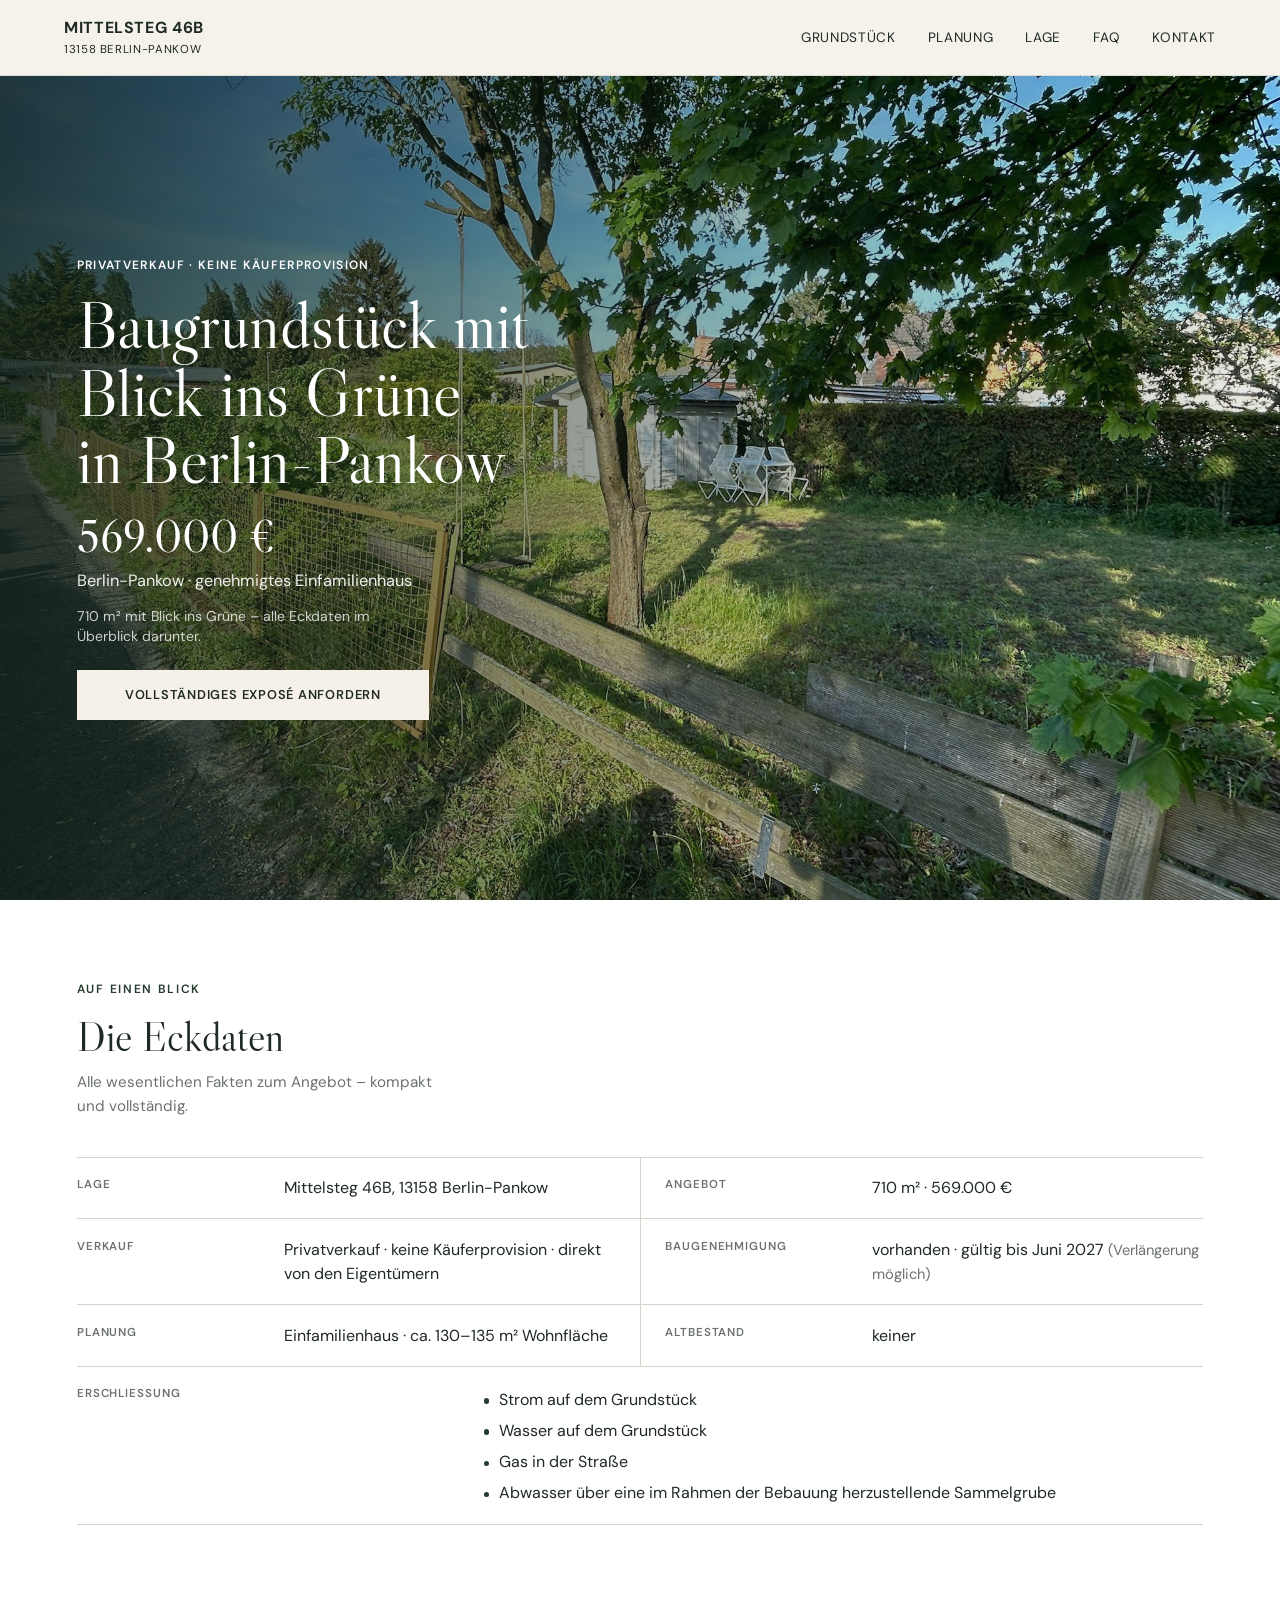
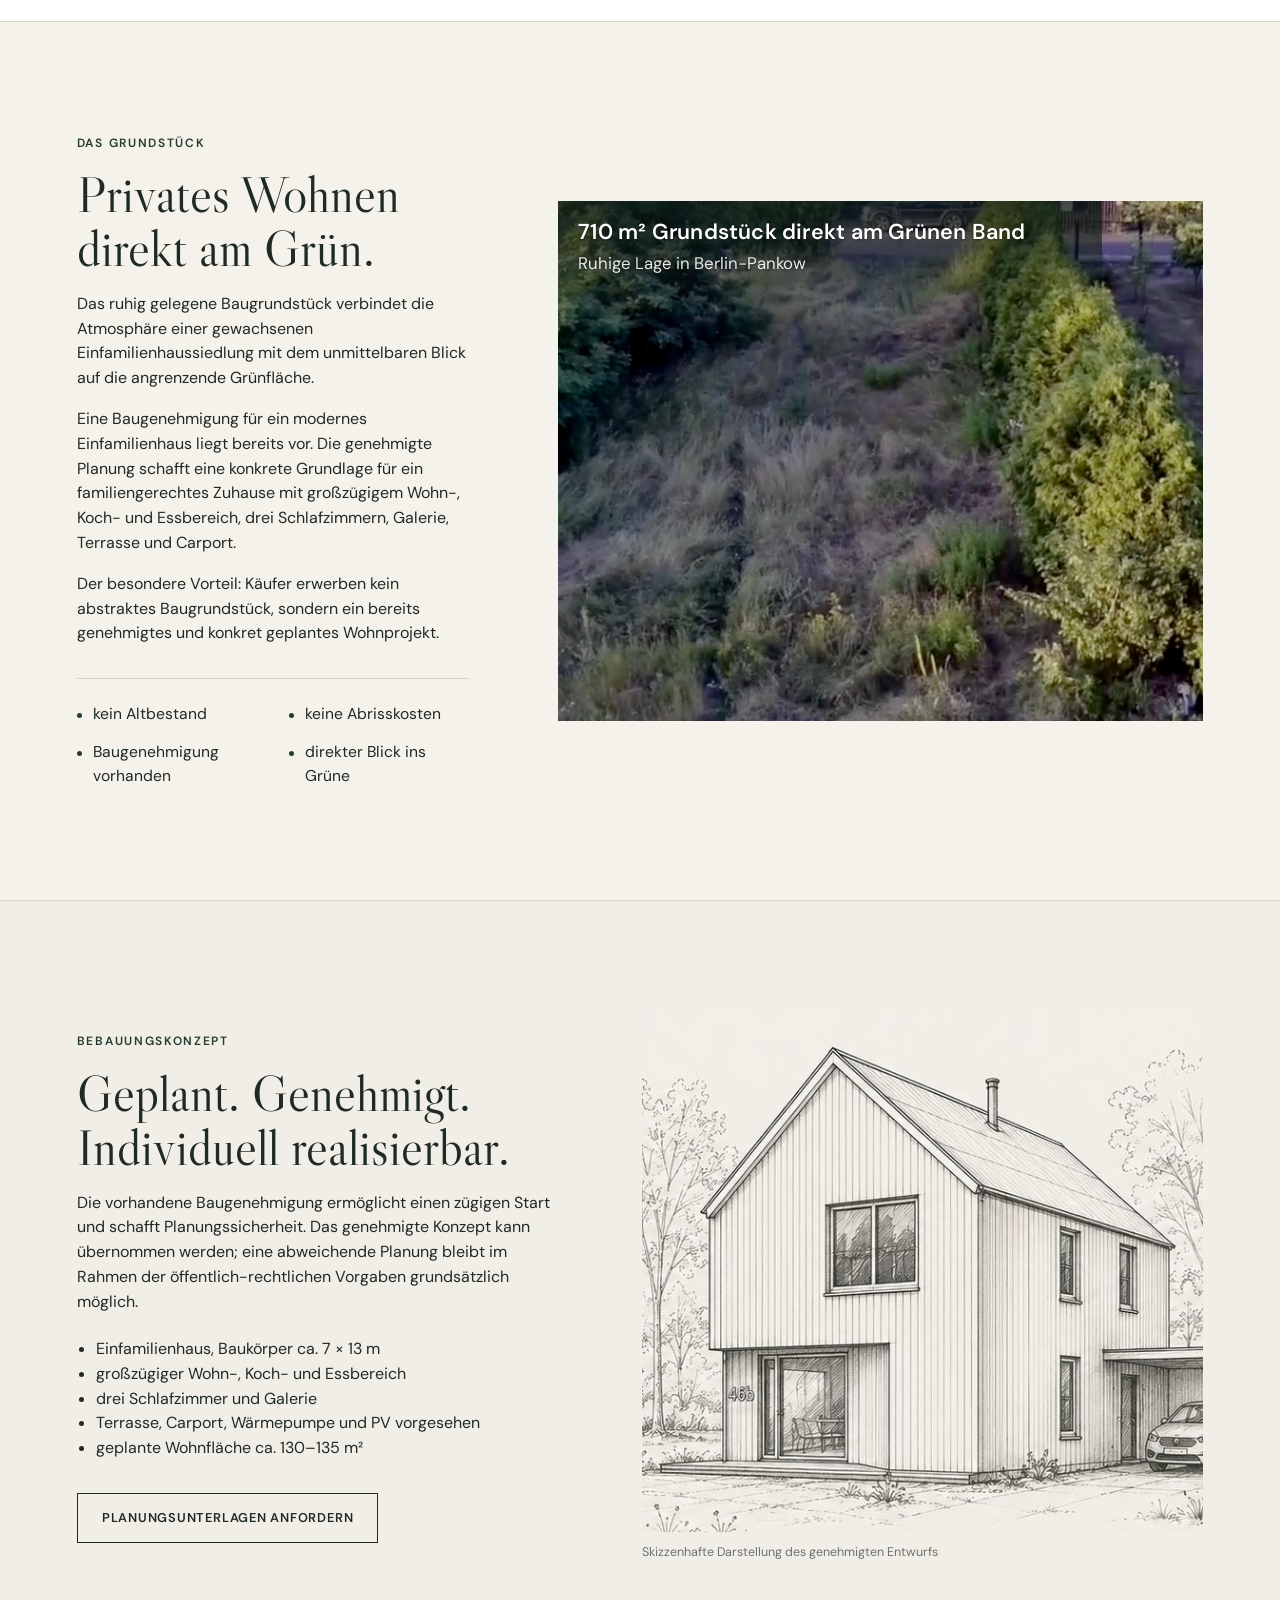
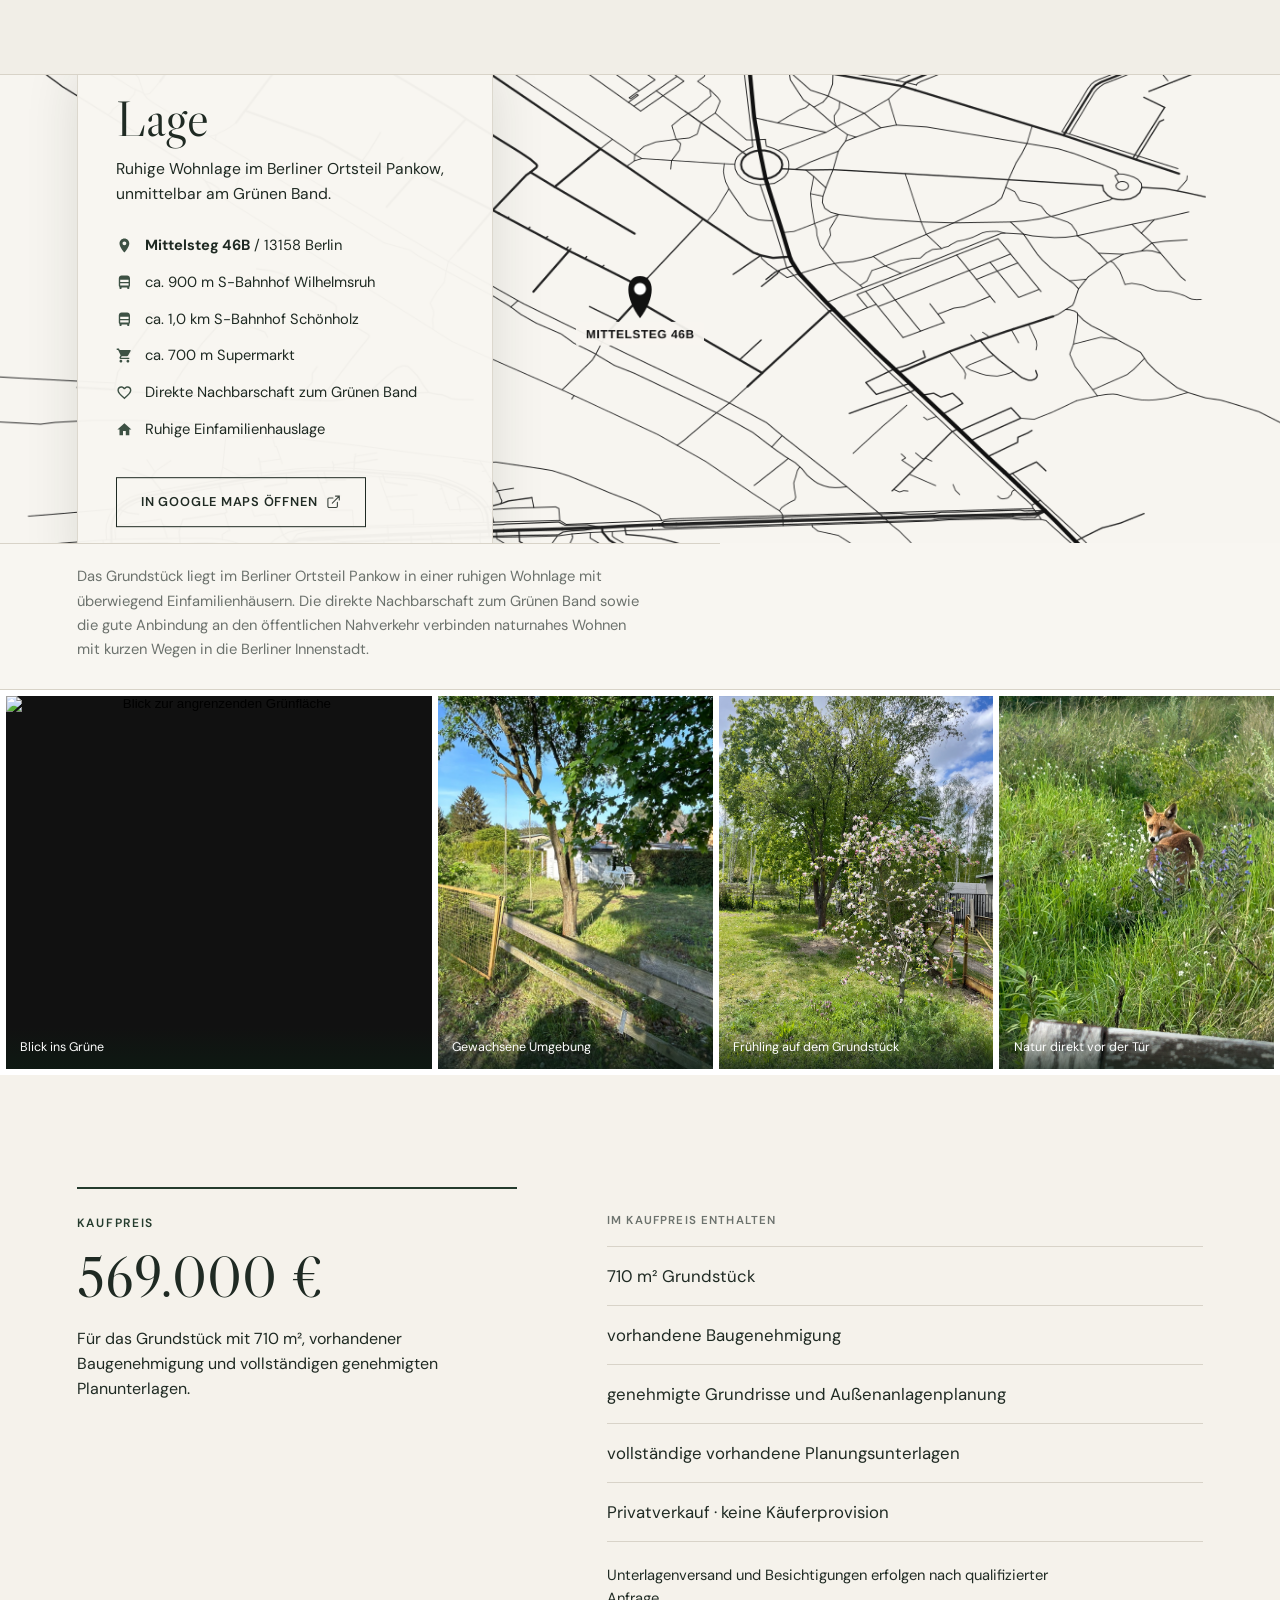
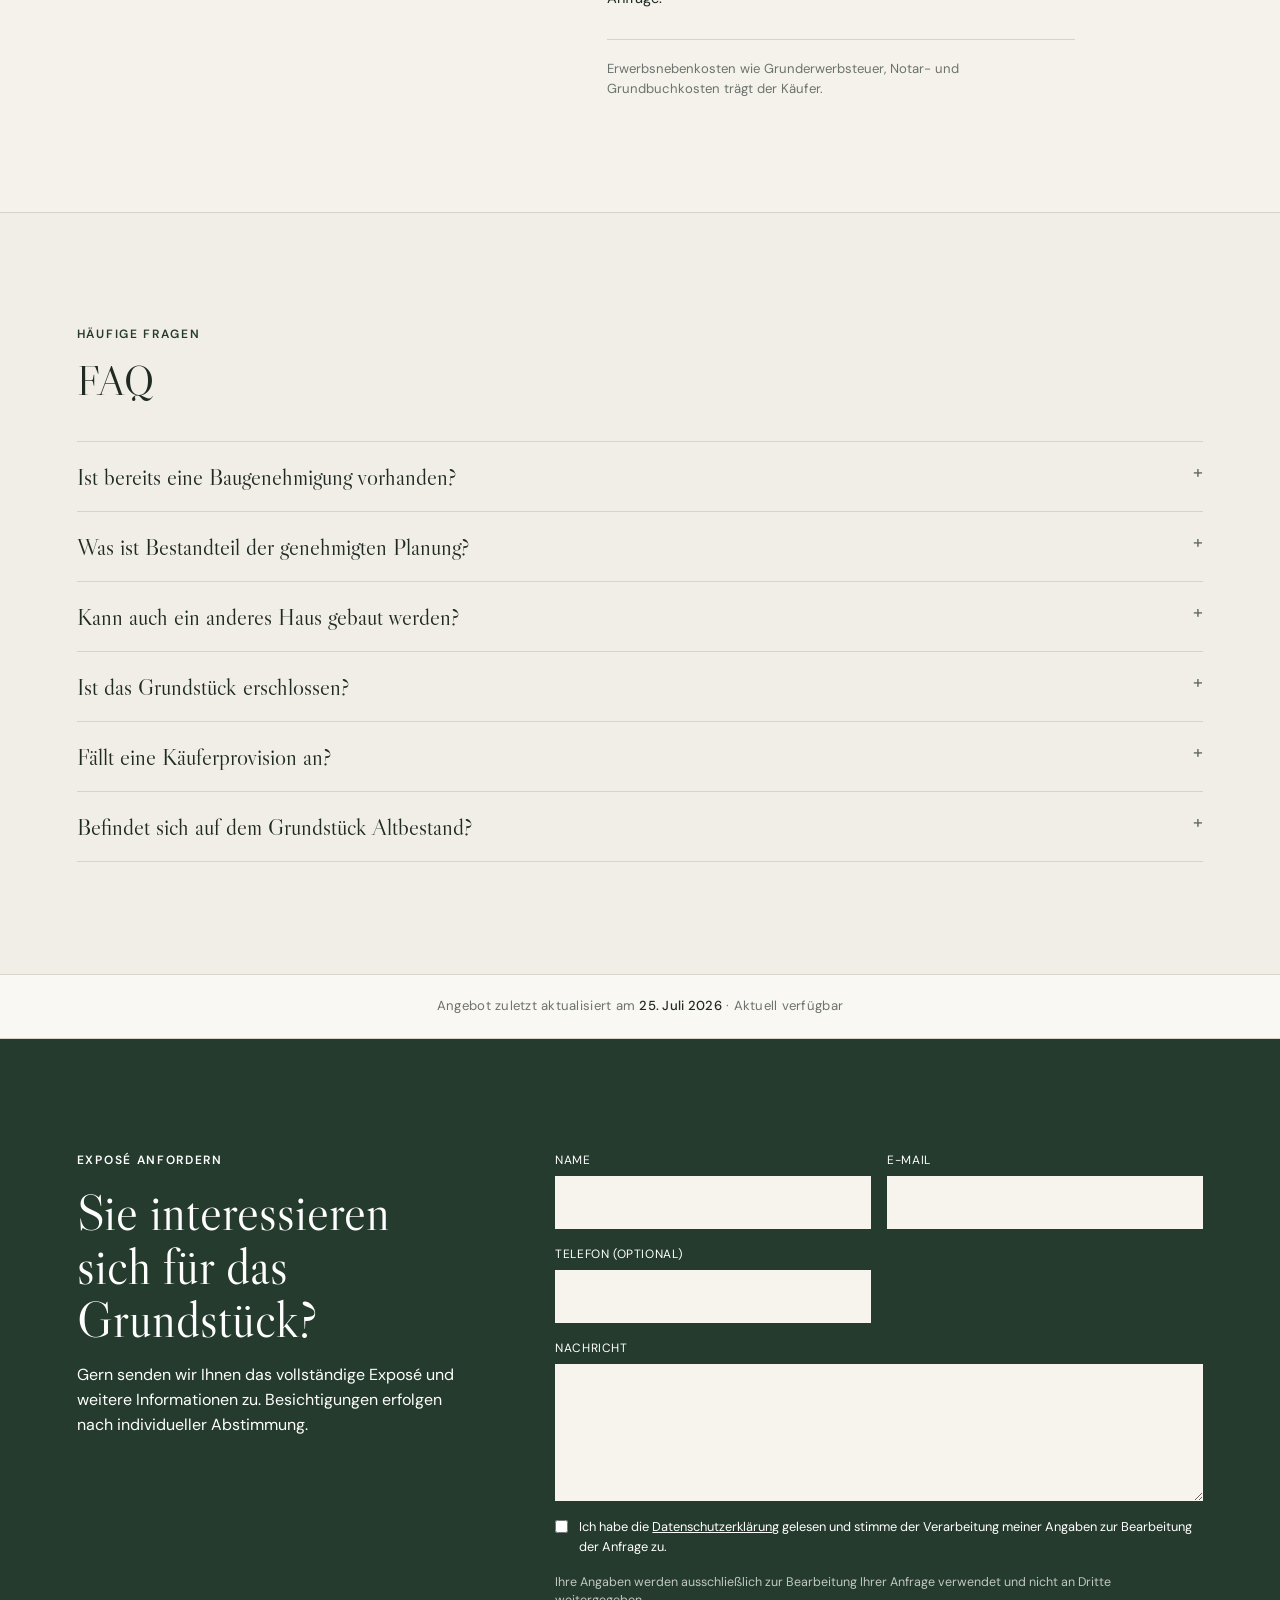
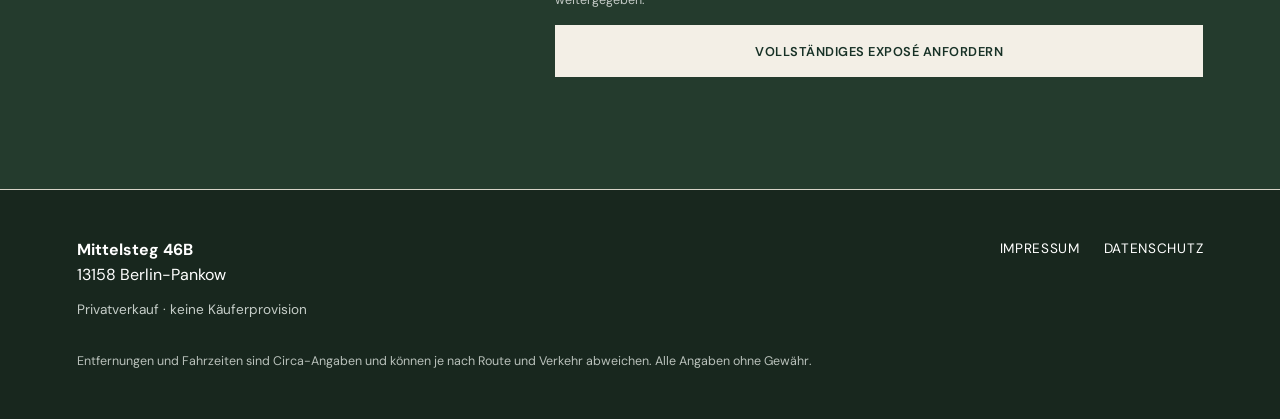
==== commit fd616b07: "fix: Schematische monochrome Straßenkarte statt weißer Fläche Erzeugt die Lage-Karte aus OSM-Wegen a" ====
--- a/index.html
+++ b/index.html
@@ -376,8 +376,8 @@
     </div>
     <a class="location-map-link" href="https://www.google.com/maps/search/?api=1&amp;query=Mittelsteg+46B,+13158+Berlin" target="_blank" rel="noopener noreferrer" aria-label="Grundstück Mittelsteg 46B in Google Maps öffnen">
       <picture class="location-map-media">
-        <source srcset="/assets/images/lage-karte.png" type="image/png" />
-        <img src="/assets/images/lage-karte.png" alt="Karte der unmittelbaren Umgebung des Grundstücks Mittelsteg 46B in Berlin-Pankow" width="1400" height="980" decoding="async" />
+        <source srcset="/assets/images/lage-karte.png?v=20260725b" type="image/png" />
+        <img src="/assets/images/lage-karte.png?v=20260725b" alt="Schematische Karte der Umgebung des Grundstücks Mittelsteg 46B in Berlin-Pankow" width="1400" height="980" decoding="async" />
       </picture>
     </a>
   </div>
--- a/styles.css
+++ b/styles.css
@@ -12,7 +12,7 @@
 .benefit-list{list-style:none;margin:2rem 0 0;padding:0;display:grid;grid-template-columns:1fr 1fr;gap:.85rem 2rem;max-width:40rem;border-top:1px solid var(--line);padding-top:1.4rem}.benefit-list li{position:relative;padding-left:1rem;font-size:.98rem}.benefit-list li::before{content:"";position:absolute;left:0;top:.7em;width:.35rem;height:.35rem;background:var(--forest);border-radius:50%}
 .feature-image img,.feature-image video,.sketch-card img,.gallery-item img{width:100%;height:100%;object-fit:cover;display:block}.feature-image{margin:0;height:520px;overflow:hidden;background:var(--paper)}.feature-image--video{position:relative;background:#3a4a38 url("assets/images/grundstueck-drohne-poster.jpg") center/cover no-repeat}.feature-video{border:0;outline:0;pointer-events:none;background:#3a4a38}.feature-video-caption{position:absolute;inset:0 auto auto 0;z-index:2;width:min(100%,34rem);max-width:100%;margin:0;padding:1.15rem 1.25rem 2.75rem;box-sizing:border-box;pointer-events:none;color:#fff;background:linear-gradient(180deg,rgba(13,28,19,.78) 0%,rgba(13,28,19,.42) 58%,rgba(13,28,19,0) 100%)}.feature-video-caption__lead,.feature-video-caption__sub{margin:0;text-wrap:balance}.feature-video-caption__lead{font-family:var(--sans);font-weight:600;font-size:clamp(1.05rem,2.1vw,1.35rem);line-height:1.25;letter-spacing:.01em;text-shadow:0 1px 2px rgba(0,0,0,.35)}.feature-video-caption__sub{margin-top:.35rem;font-size:clamp(.92rem,1.7vw,1.05rem);line-height:1.35;color:rgba(255,255,255,.9);text-shadow:0 1px 2px rgba(0,0,0,.3)}
 .planning{display:grid;grid-template-columns:1fr 1.15fr;gap:6vw;align-items:center;background:#f1eee7}.plan-title{max-width:14ch}.plan-intro{max-width:48ch;margin:1rem 0 1.4rem}.plan-copy ul{padding-left:1.2rem}.plan-links{display:flex;flex-wrap:wrap;gap:1rem;margin-top:2rem}.sketch-card{margin:0;background:#f1eee7;padding:0}.sketch-card img{aspect-ratio:590/545;object-fit:contain;background:#f1eee7}.sketch-card figcaption{font-size:.78rem;color:var(--muted);margin-top:.7rem}
-.location{padding:0;border-bottom:1px solid var(--line);background:#f8f6f1}.location-stage{position:relative;background:#f8f6f1}.location-map-link{display:block;cursor:pointer;line-height:0}.location-map-media,.location-map-media img{display:block;width:100%;object-fit:cover;object-position:center center}.location-map-media img{height:auto;aspect-ratio:14/10;filter:saturate(.85) contrast(1.02)}.location-overlay{padding:clamp(1.75rem,4vw,2.5rem) clamp(1.5rem,6vw,5rem);background:#f8f6f1}.location-overlay h2{margin:0 0 .85rem;font-size:clamp(2.4rem,4vw,3.6rem);line-height:1.02;max-width:none}.location-lead{margin:0 0 1.35rem;font-size:.98rem;line-height:1.55;color:var(--ink);max-width:30ch}.location-features{list-style:none;margin:0 0 1.6rem;padding:0}.location-features li{display:flex;align-items:flex-start;gap:.75rem;padding:.48rem 0;font-size:.92rem;line-height:1.45;color:var(--ink)}.location-symbol{flex:0 0 auto;width:1.05rem;height:1.05rem;margin-top:.12rem;color:var(--forest);opacity:.88}.location-maps-link{display:inline-flex;align-items:center;gap:.55rem;margin-top:.2rem}.location-external{width:.95rem;height:.95rem;opacity:.85}.location-search{margin:0;padding:1.25rem 6vw 1.75rem;font-size:.92rem;line-height:1.65;color:var(--muted);max-width:72ch;background:#f8f6f1;border-top:1px solid var(--line)}
+.location{padding:0;border-bottom:1px solid var(--line);background:#f8f6f1}.location-stage{position:relative;background:#f8f6f1}.location-map-link{display:block;cursor:pointer;line-height:0}.location-map-media,.location-map-media img{display:block;width:100%;object-fit:cover;object-position:center center}.location-map-media img{height:auto;aspect-ratio:14/10;background:#f7f5f0}.location-overlay{padding:clamp(1.75rem,4vw,2.5rem) clamp(1.5rem,6vw,5rem);background:#f8f6f1}.location-overlay h2{margin:0 0 .85rem;font-size:clamp(2.4rem,4vw,3.6rem);line-height:1.02;max-width:none}.location-lead{margin:0 0 1.35rem;font-size:.98rem;line-height:1.55;color:var(--ink);max-width:30ch}.location-features{list-style:none;margin:0 0 1.6rem;padding:0}.location-features li{display:flex;align-items:flex-start;gap:.75rem;padding:.48rem 0;font-size:.92rem;line-height:1.45;color:var(--ink)}.location-symbol{flex:0 0 auto;width:1.05rem;height:1.05rem;margin-top:.12rem;color:var(--forest);opacity:.88}.location-maps-link{display:inline-flex;align-items:center;gap:.55rem;margin-top:.2rem}.location-external{width:.95rem;height:.95rem;opacity:.85}.location-search{margin:0;padding:1.25rem 6vw 1.75rem;font-size:.92rem;line-height:1.65;color:var(--muted);max-width:72ch;background:#f8f6f1;border-top:1px solid var(--line)}
 .gallery{display:grid;grid-template-columns:1.55fr 1fr 1fr 1fr;gap:6px;padding:6px;background:#fff}.gallery-item{margin:0;position:relative;overflow:hidden;background:#111;min-height:300px}.gallery-main{min-height:300px}.gallery-trigger{display:block;width:100%;height:100%;padding:0;border:0;background:transparent;cursor:zoom-in;position:relative}.gallery-item img{width:100%;height:100%;object-fit:cover;transition:transform .45s ease;min-height:300px}.gallery-trigger:hover img,.gallery-trigger:focus-visible img{transform:scale(1.025)}.gallery-trigger:focus-visible{outline:2px solid #fff;outline-offset:-2px}.gallery-item figcaption{position:absolute;left:0;right:0;bottom:0;padding:.7rem .9rem;background:linear-gradient(transparent,rgba(13,28,19,.72));color:#fff;font-size:.78rem;pointer-events:none}
 .lightbox{position:fixed;inset:0;z-index:100;display:grid;place-items:center;padding:2rem}.lightbox[hidden]{display:none!important}.lightbox-backdrop{position:absolute;inset:0;background:rgba(13,20,16,.88)}.lightbox-dialog{position:relative;z-index:1;width:min(960px,92vw);outline:none}.lightbox-figure{margin:0;text-align:center}.lightbox-figure img{max-width:100%;max-height:72vh;object-fit:contain;background:#0d1410}.lightbox-figure figcaption{color:rgba(255,255,255,.88);margin-top:.9rem;font-size:.9rem}.lightbox-close{position:absolute;top:-.2rem;right:0;width:2.5rem;height:2.5rem;border:0;background:transparent;color:#fff;font-size:2rem;line-height:1;cursor:pointer}.lightbox-nav{position:absolute;top:50%;transform:translateY(-50%);width:2.75rem;height:2.75rem;border:0;background:rgba(255,255,255,.08);color:#fff;font-size:1.8rem;cursor:pointer}.lightbox-prev{left:-.5rem}.lightbox-next{right:-.5rem}.lightbox-close:focus-visible,.lightbox-nav:focus-visible{outline:2px solid #fff;outline-offset:2px}
 .price-section{padding:7rem 6vw;border-bottom:1px solid var(--line);display:grid;grid-template-columns:.85fr 1.15fr;gap:7vw;align-items:start}.price-head{border-top:2px solid var(--forest);padding-top:1.6rem}.price-figure{font-family:var(--serif);font-weight:400;line-height:1;font-size:clamp(2.6rem,4.4vw,4rem);margin:.4rem 0 1.4rem}.price-lead{max-width:34ch;color:var(--ink);margin:0}.price-detail{padding-top:1.6rem}.price-subhead{margin:0 0 1rem;font-size:.72rem;text-transform:uppercase;letter-spacing:.1em;font-weight:600;color:var(--muted)}.price-list{list-style:none;margin:0;padding:0;border-top:1px solid var(--line)}.price-list li{padding:1rem 0;border-bottom:1px solid var(--line);font-size:1.05rem}.price-followup{font-size:.92rem;margin:1.4rem 0 0;max-width:48ch}.price-hint{font-size:.82rem;color:var(--muted);margin:1.8rem 0 0;max-width:52ch;padding-top:1.2rem;border-top:1px solid var(--line)}
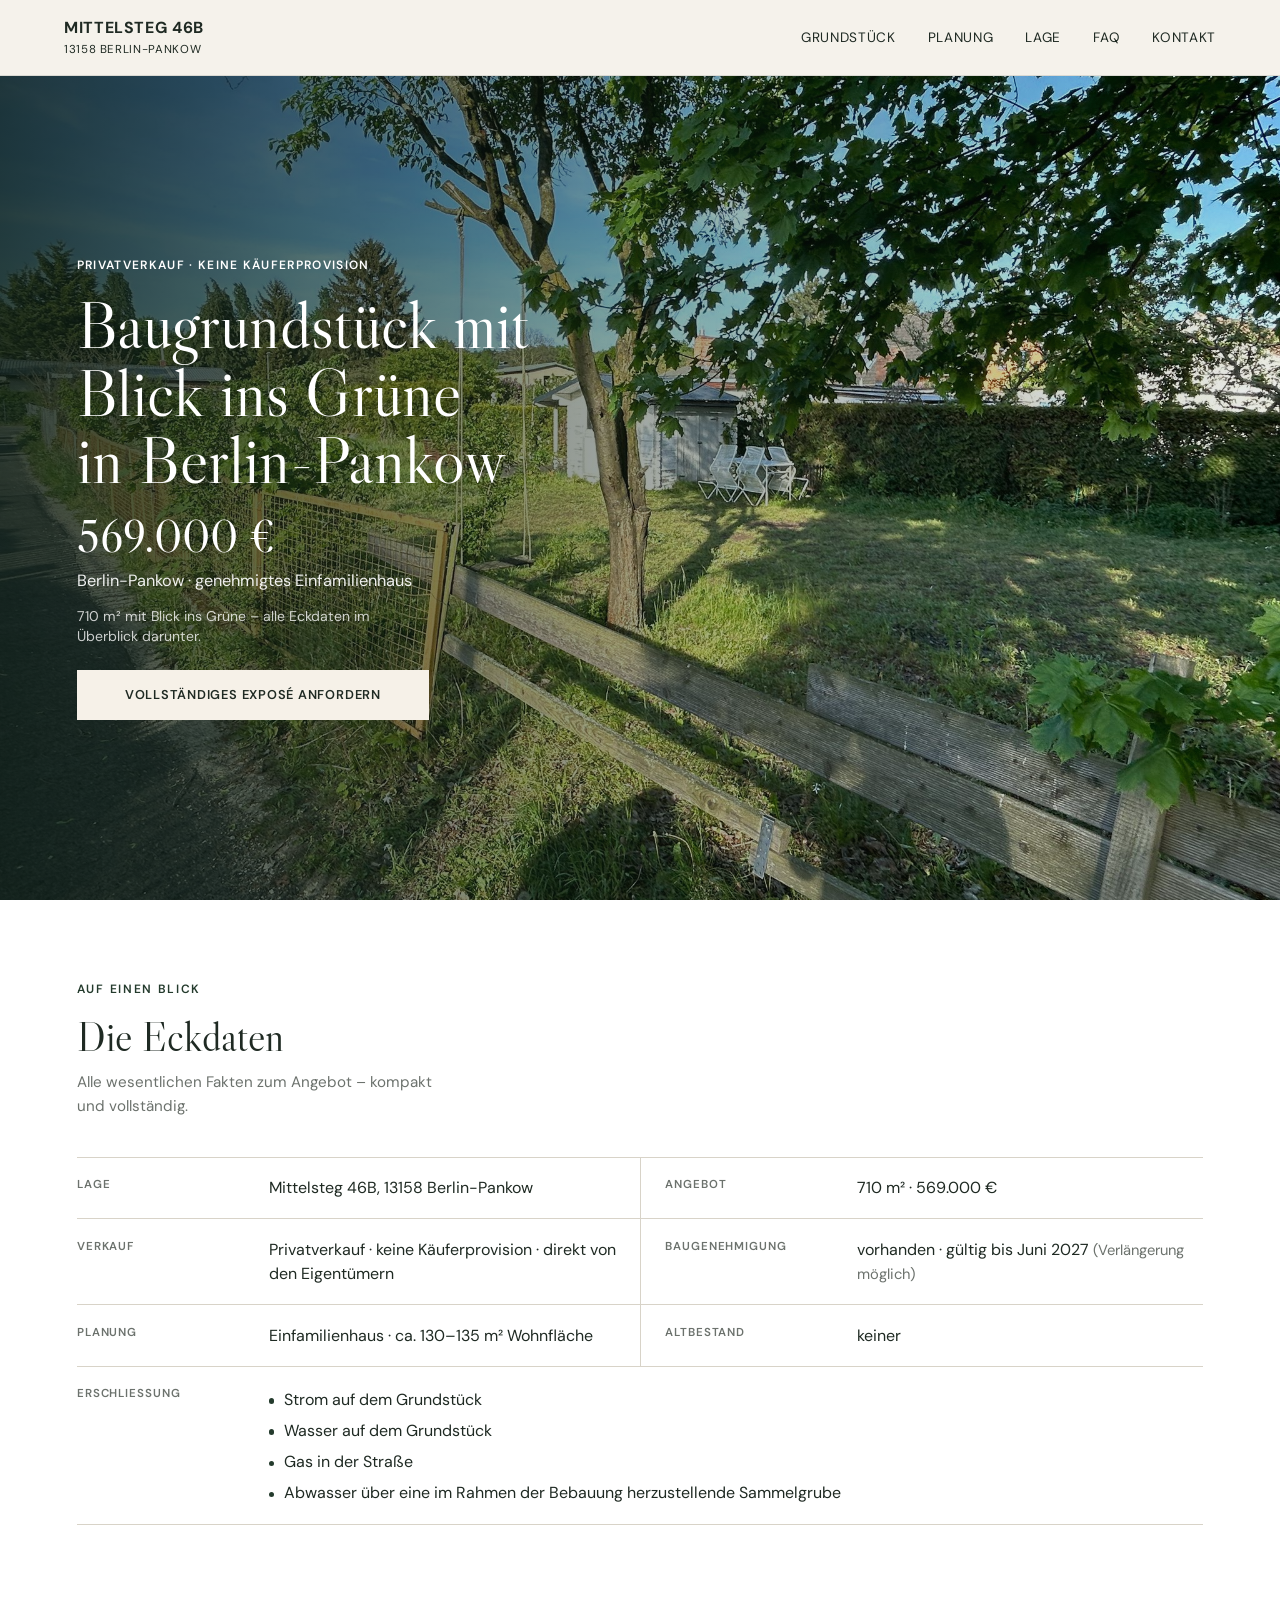
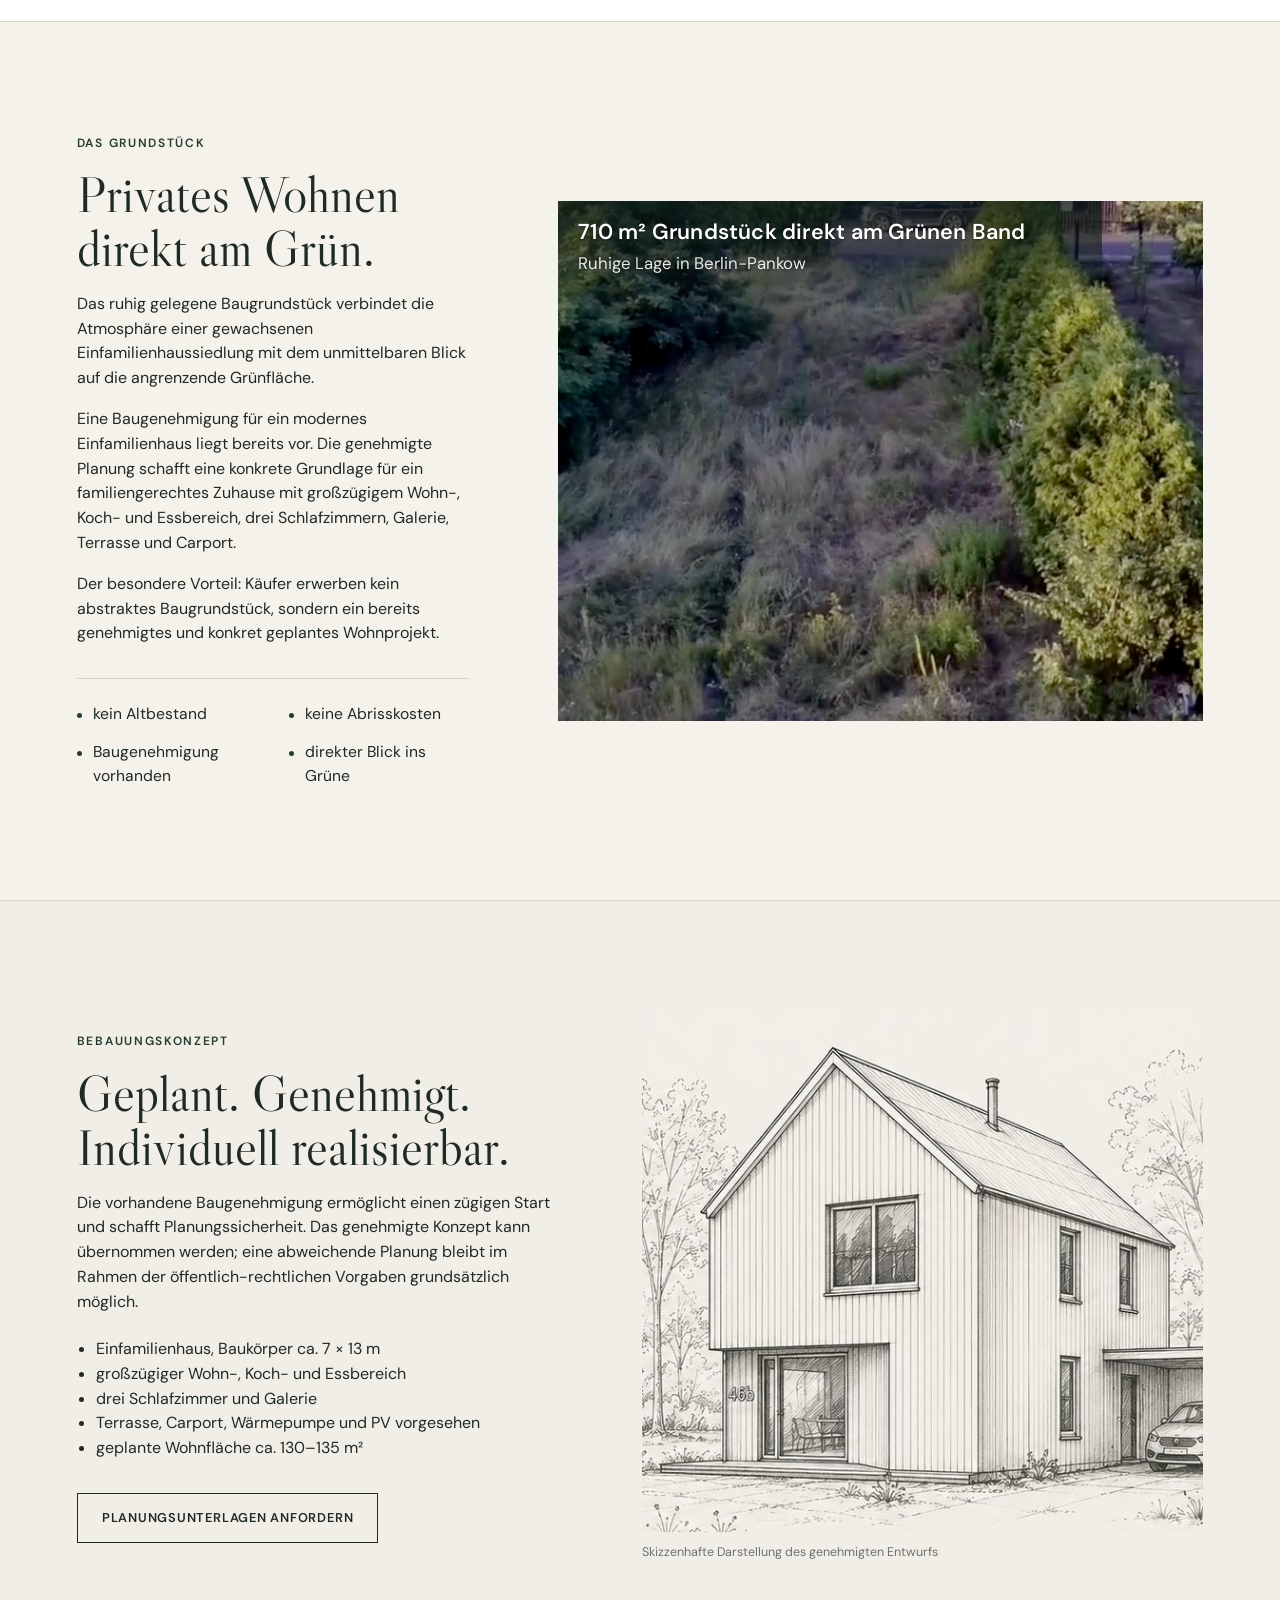
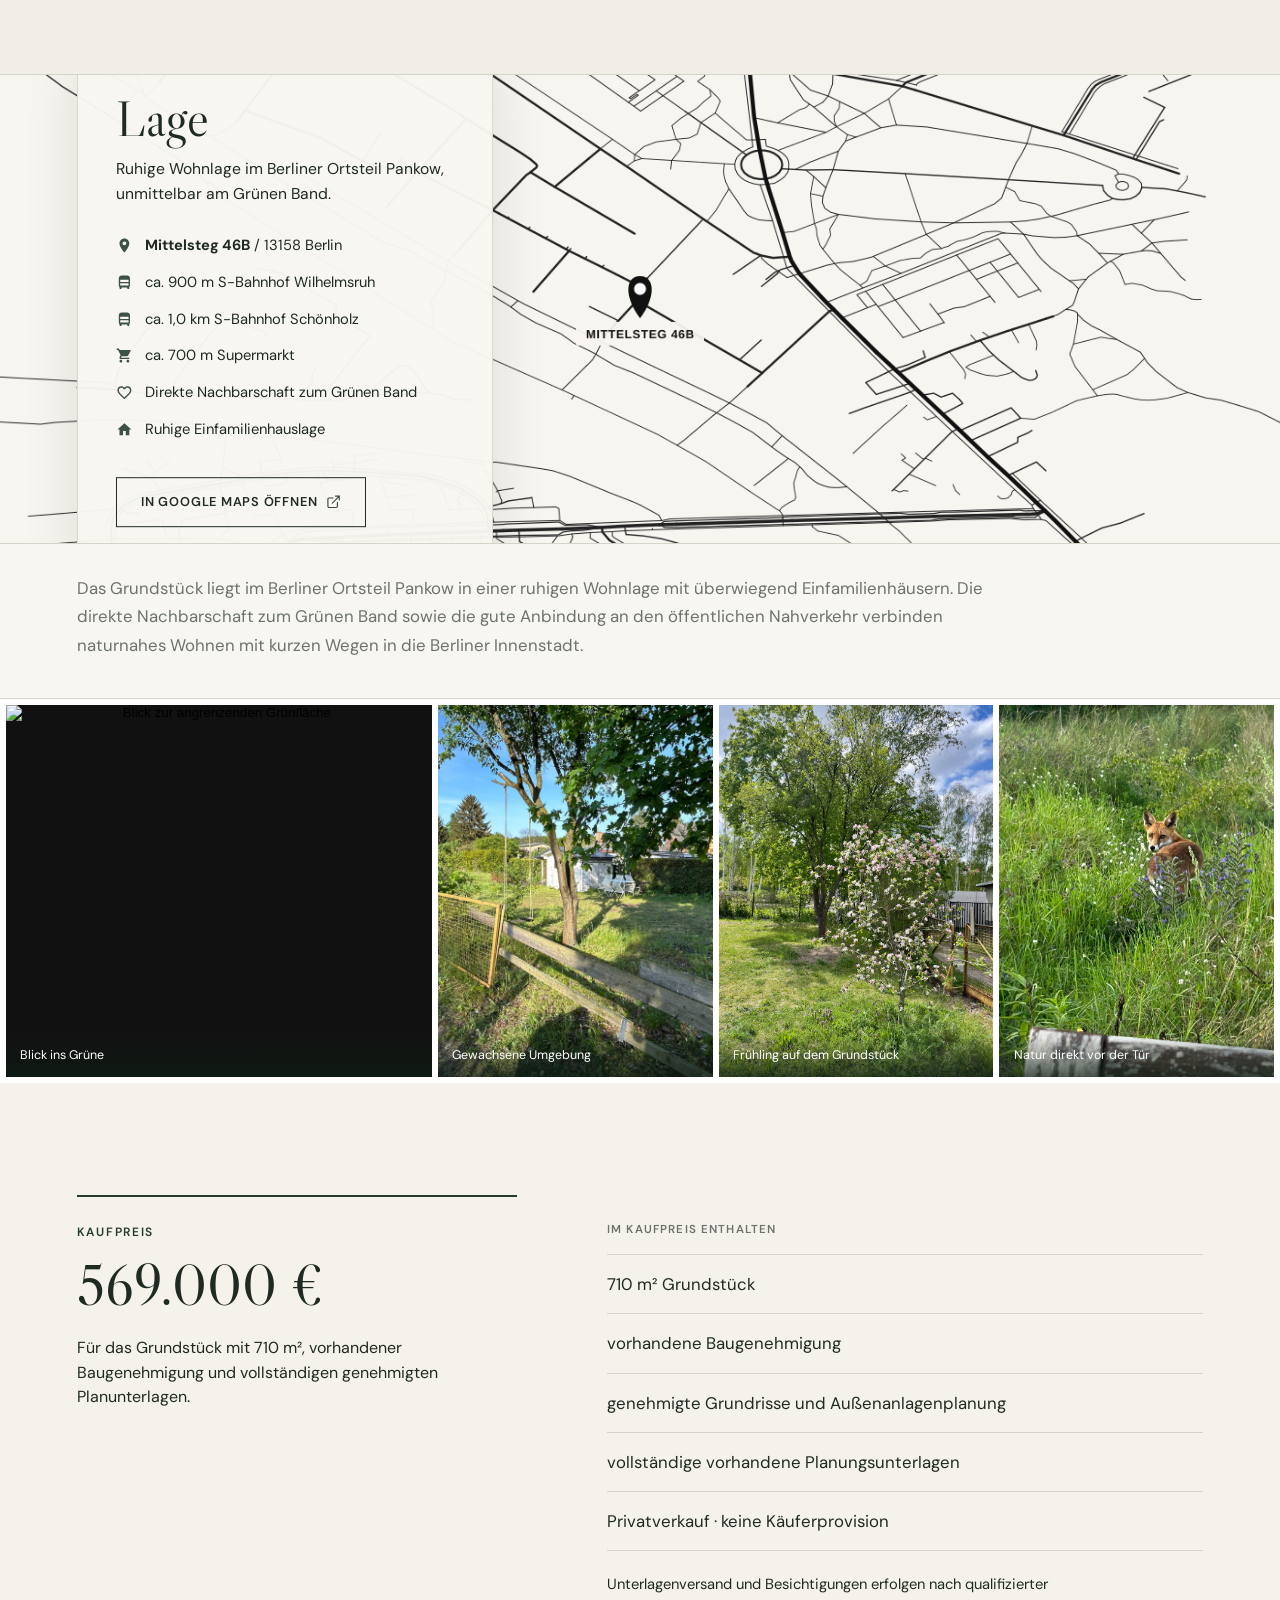
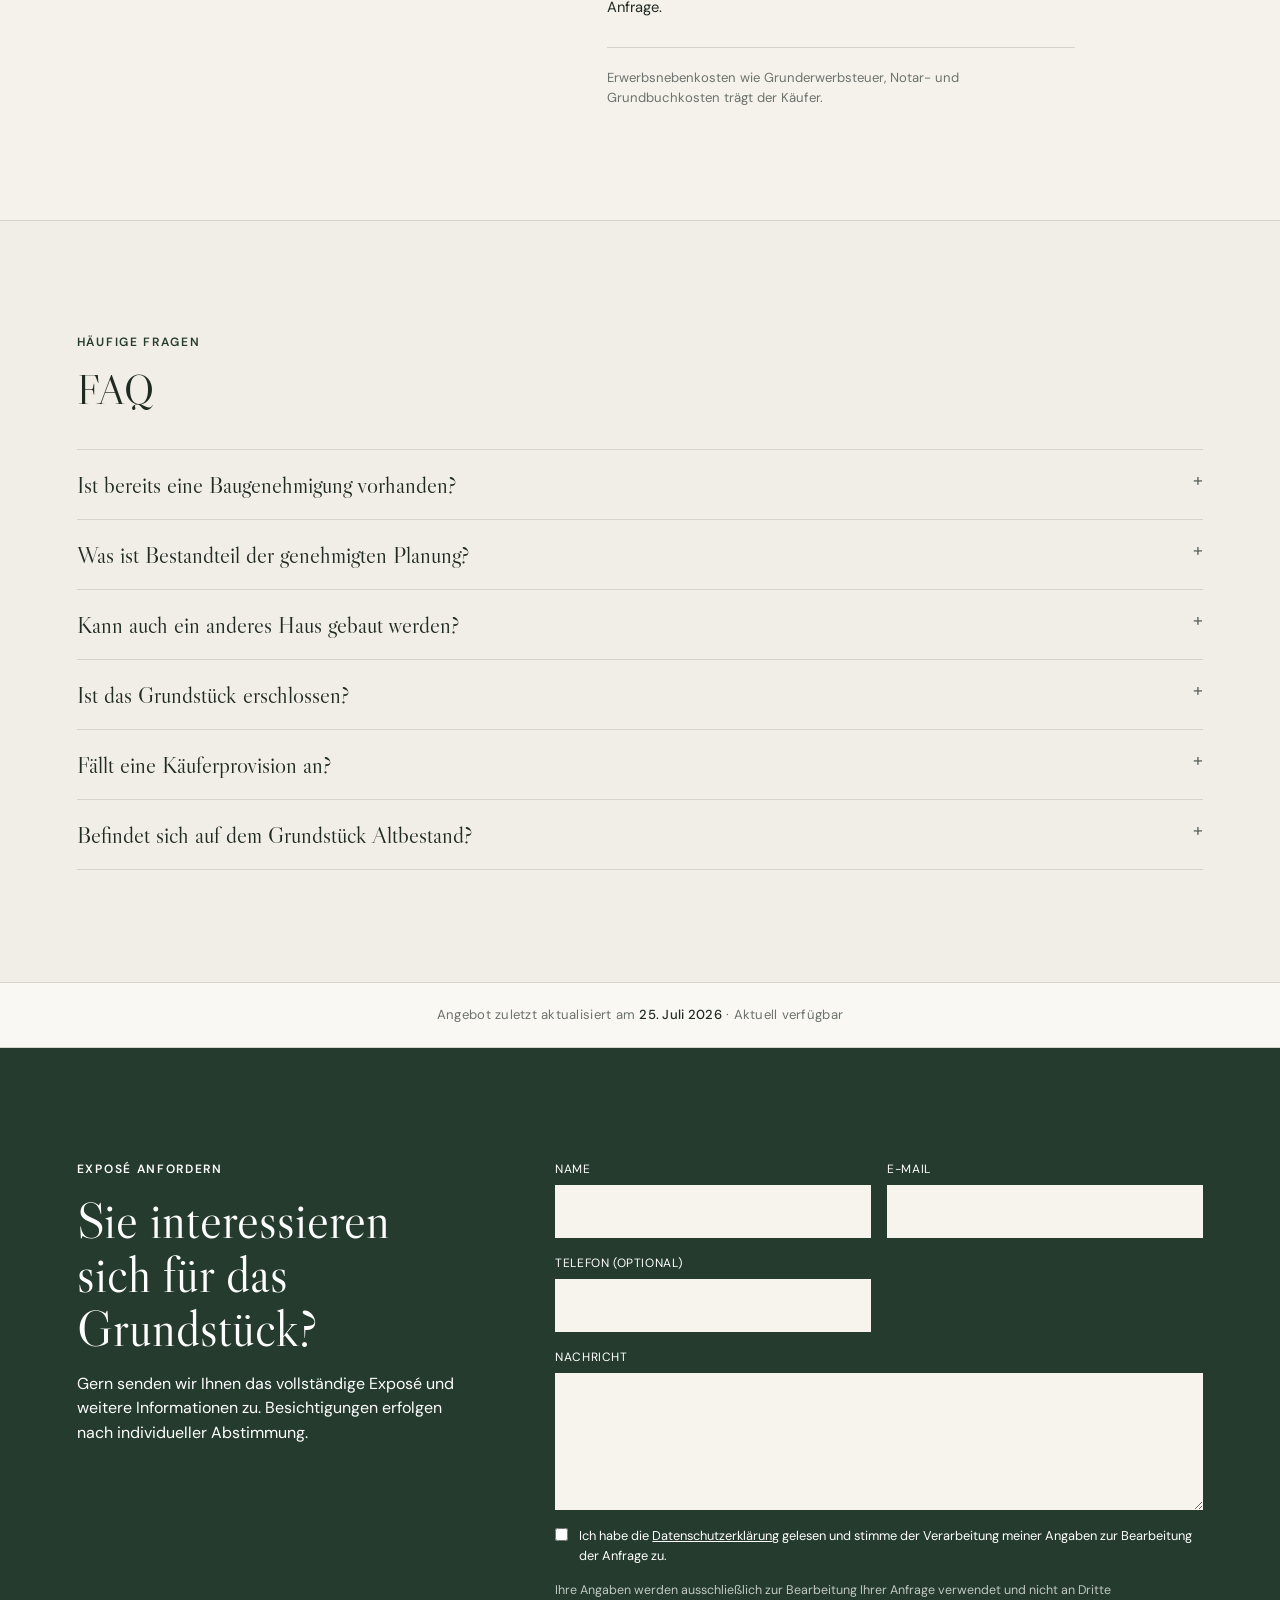
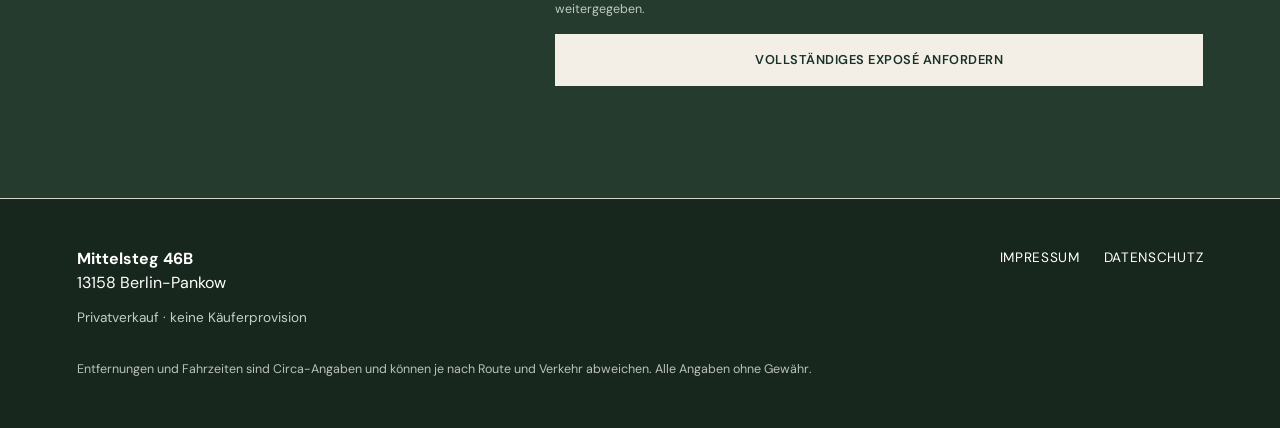
==== commit 41738c97: "fix: Desktop-Ausrichtung von Eckdaten und Lage-Text korrigieren Erschließung steht wieder in einer F" ====
--- a/index.html
+++ b/index.html
@@ -381,7 +381,9 @@
       </picture>
     </a>
   </div>
-  <p class="location-search">Das Grundstück liegt im Berliner Ortsteil Pankow in einer ruhigen Wohnlage mit überwiegend Einfamilienhäusern. Die direkte Nachbarschaft zum Grünen Band sowie die gute Anbindung an den öffentlichen Nahverkehr verbinden naturnahes Wohnen mit kurzen Wegen in die Berliner Innenstadt.</p>
+  <div class="location-footer">
+    <p class="location-search">Das Grundstück liegt im Berliner Ortsteil Pankow in einer ruhigen Wohnlage mit überwiegend Einfamilienhäusern. Die direkte Nachbarschaft zum Grünen Band sowie die gute Anbindung an den öffentlichen Nahverkehr verbinden naturnahes Wohnen mit kurzen Wegen in die Berliner Innenstadt.</p>
+  </div>
 </section>
 
 <section class="gallery" aria-label="Bildergalerie">
--- a/styles.css
+++ b/styles.css
@@ -5,14 +5,14 @@
 .eyebrow{text-transform:uppercase;letter-spacing:.14em;font-size:.75rem;font-weight:600;margin:0 0 1rem}.eyebrow.dark{color:var(--forest)}
 h1,h2{font-family:var(--serif);font-weight:400;line-height:1.05;margin:.15em 0}h1{font-size:clamp(3.2rem,7vw,6.6rem);max-width:12ch}h2{font-size:clamp(2.5rem,4vw,4.7rem)}.hero h1{font-size:clamp(2.45rem,5.2vw,5.1rem);max-width:22ch;line-height:1.02;margin:0}.hero-meta{font-size:1.02rem;font-weight:400;line-height:1.45;margin:.55rem 0 0;color:rgba(255,255,255,.92)}
 .button{display:inline-flex;align-items:center;justify-content:center;min-height:50px;padding:0 1.5rem;text-decoration:none;border:0;font:600 .8rem var(--sans);text-transform:uppercase;letter-spacing:.06em;cursor:pointer}.button-light{background:#f6f1e8;color:var(--ink)}.button-dark{background:var(--forest);color:#fff}.button-secondary{background:transparent;color:var(--ink);border:1px solid var(--ink)}.button-light:hover,.button-dark:hover{opacity:.92}.button-secondary:hover{background:rgba(31,42,35,.06)}.button-light:focus-visible,.button-dark:focus-visible{outline:2px solid #fff;outline-offset:3px}.button-secondary:focus-visible{outline:2px solid var(--forest);outline-offset:3px}.hero-cta{min-width:min(100%,22rem);padding:0 2rem}
-.overview{padding:5rem 6vw;border-bottom:1px solid var(--line);background:#fff}.overview-head{max-width:42ch;margin-bottom:2.4rem}.overview-head h2{font-size:clamp(2rem,3.2vw,3.2rem);max-width:16ch;margin:0}.overview-intro{margin:.85rem 0 0;font-size:.95rem;line-height:1.55;color:var(--muted);max-width:38ch}.overview-detail{color:var(--muted);font-size:.92em}.overview-grid{display:grid;grid-template-columns:repeat(2,minmax(0,1fr));gap:0;border-top:1px solid var(--line)}.overview-item{display:grid;grid-template-columns:minmax(9.5rem,34%) 1fr;gap:1rem 1.5rem;padding:1.15rem 0;border-bottom:1px solid var(--line);margin:0}.overview-item:nth-child(odd){padding-right:1.5rem}.overview-item:nth-child(even){padding-left:1.5rem;border-left:1px solid var(--line)}.overview-item--wide{grid-column:1/-1;padding-left:0!important;padding-right:0!important;border-left:0!important}.overview-item dt{margin:0;font-size:.72rem;text-transform:uppercase;letter-spacing:.08em;color:var(--muted);font-weight:600}.overview-item dd{margin:0;font-size:1rem;line-height:1.5;color:var(--ink)}.overview-list{margin:.15rem 0 0;padding:0;list-style:none}.overview-list li{position:relative;padding-left:.95rem;margin-top:.45rem}.overview-list li:first-child{margin-top:0}.overview-list li::before{content:"";position:absolute;left:0;top:.65em;width:.35rem;height:.35rem;background:var(--forest);border-radius:50%}
+.overview{padding:5rem 6vw;border-bottom:1px solid var(--line);background:#fff}.overview-head{max-width:42ch;margin-bottom:2.4rem}.overview-head h2{font-size:clamp(2rem,3.2vw,3.2rem);max-width:16ch;margin:0}.overview-intro{margin:.85rem 0 0;font-size:.95rem;line-height:1.55;color:var(--muted);max-width:38ch}.overview-detail{color:var(--muted);font-size:.92em}.overview-grid{display:grid;grid-template-columns:repeat(2,minmax(0,1fr));gap:0;border-top:1px solid var(--line)}.overview-item{display:grid;grid-template-columns:10.5rem minmax(0,1fr);gap:1rem 1.5rem;align-items:start;padding:1.15rem 0;border-bottom:1px solid var(--line);margin:0}.overview-item:nth-child(odd){padding-right:1.5rem}.overview-item:nth-child(even){padding-left:1.5rem;border-left:1px solid var(--line)}.overview-item--wide{grid-column:1/-1;padding-left:0!important;padding-right:0!important;border-left:0!important}.overview-item dt{margin:0;font-size:.72rem;text-transform:uppercase;letter-spacing:.08em;color:var(--muted);font-weight:600}.overview-item dd{margin:0;font-size:1rem;line-height:1.5;color:var(--ink)}.overview-list{margin:.15rem 0 0;padding:0;list-style:none}.overview-list li{position:relative;padding-left:.95rem;margin-top:.45rem}.overview-list li:first-child{margin-top:0}.overview-list li::before{content:"";position:absolute;left:0;top:.65em;width:.35rem;height:.35rem;background:var(--forest);border-radius:50%}
 .faq-section{padding:7rem 6vw;border-bottom:1px solid var(--line);background:#f1eee7}.faq-head{max-width:42ch;margin-bottom:2.4rem}.faq-head h2{font-size:clamp(2rem,3.2vw,3.2rem);margin:0}.faq-list{border-top:1px solid var(--line)}.faq-item{border-bottom:1px solid var(--line);background:transparent}.faq-item summary{list-style:none;display:flex;align-items:flex-start;justify-content:space-between;gap:1.5rem;padding:1.25rem 0;font-family:var(--serif);font-size:clamp(1.15rem,2vw,1.45rem);font-weight:400;line-height:1.25;cursor:pointer;color:var(--ink)}.faq-item summary::-webkit-details-marker{display:none}.faq-item summary::after{content:"+";flex:0 0 auto;font-family:var(--sans);font-size:1.1rem;font-weight:500;color:var(--muted);line-height:1.2;transition:transform .2s ease,color .2s ease}.faq-item[open] summary::after{content:"−";color:var(--forest)}.faq-item summary:focus-visible{outline:2px solid var(--forest);outline-offset:4px}.faq-answer{padding:0 0 1.35rem;max-width:68ch}.faq-answer p{margin:0;color:var(--ink);line-height:1.6;font-size:.98rem}
 .listing-status{margin:0;padding:1.35rem 6vw;text-align:center;font-size:.82rem;color:var(--muted);letter-spacing:.02em;border-bottom:1px solid var(--line);background:#faf8f3}.listing-status time{color:var(--ink);font-weight:500}
 .editorial,.planning,.contact-section{padding:7rem 6vw;border-bottom:1px solid var(--line)}.split{display:grid;grid-template-columns:minmax(280px,.82fr) minmax(440px,1.35fr);gap:7vw;align-items:center}.copy-block p{max-width:58ch}
 .benefit-list{list-style:none;margin:2rem 0 0;padding:0;display:grid;grid-template-columns:1fr 1fr;gap:.85rem 2rem;max-width:40rem;border-top:1px solid var(--line);padding-top:1.4rem}.benefit-list li{position:relative;padding-left:1rem;font-size:.98rem}.benefit-list li::before{content:"";position:absolute;left:0;top:.7em;width:.35rem;height:.35rem;background:var(--forest);border-radius:50%}
 .feature-image img,.feature-image video,.sketch-card img,.gallery-item img{width:100%;height:100%;object-fit:cover;display:block}.feature-image{margin:0;height:520px;overflow:hidden;background:var(--paper)}.feature-image--video{position:relative;background:#3a4a38 url("assets/images/grundstueck-drohne-poster.jpg") center/cover no-repeat}.feature-video{border:0;outline:0;pointer-events:none;background:#3a4a38}.feature-video-caption{position:absolute;inset:0 auto auto 0;z-index:2;width:min(100%,34rem);max-width:100%;margin:0;padding:1.15rem 1.25rem 2.75rem;box-sizing:border-box;pointer-events:none;color:#fff;background:linear-gradient(180deg,rgba(13,28,19,.78) 0%,rgba(13,28,19,.42) 58%,rgba(13,28,19,0) 100%)}.feature-video-caption__lead,.feature-video-caption__sub{margin:0;text-wrap:balance}.feature-video-caption__lead{font-family:var(--sans);font-weight:600;font-size:clamp(1.05rem,2.1vw,1.35rem);line-height:1.25;letter-spacing:.01em;text-shadow:0 1px 2px rgba(0,0,0,.35)}.feature-video-caption__sub{margin-top:.35rem;font-size:clamp(.92rem,1.7vw,1.05rem);line-height:1.35;color:rgba(255,255,255,.9);text-shadow:0 1px 2px rgba(0,0,0,.3)}
 .planning{display:grid;grid-template-columns:1fr 1.15fr;gap:6vw;align-items:center;background:#f1eee7}.plan-title{max-width:14ch}.plan-intro{max-width:48ch;margin:1rem 0 1.4rem}.plan-copy ul{padding-left:1.2rem}.plan-links{display:flex;flex-wrap:wrap;gap:1rem;margin-top:2rem}.sketch-card{margin:0;background:#f1eee7;padding:0}.sketch-card img{aspect-ratio:590/545;object-fit:contain;background:#f1eee7}.sketch-card figcaption{font-size:.78rem;color:var(--muted);margin-top:.7rem}
-.location{padding:0;border-bottom:1px solid var(--line);background:#f8f6f1}.location-stage{position:relative;background:#f8f6f1}.location-map-link{display:block;cursor:pointer;line-height:0}.location-map-media,.location-map-media img{display:block;width:100%;object-fit:cover;object-position:center center}.location-map-media img{height:auto;aspect-ratio:14/10;background:#f7f5f0}.location-overlay{padding:clamp(1.75rem,4vw,2.5rem) clamp(1.5rem,6vw,5rem);background:#f8f6f1}.location-overlay h2{margin:0 0 .85rem;font-size:clamp(2.4rem,4vw,3.6rem);line-height:1.02;max-width:none}.location-lead{margin:0 0 1.35rem;font-size:.98rem;line-height:1.55;color:var(--ink);max-width:30ch}.location-features{list-style:none;margin:0 0 1.6rem;padding:0}.location-features li{display:flex;align-items:flex-start;gap:.75rem;padding:.48rem 0;font-size:.92rem;line-height:1.45;color:var(--ink)}.location-symbol{flex:0 0 auto;width:1.05rem;height:1.05rem;margin-top:.12rem;color:var(--forest);opacity:.88}.location-maps-link{display:inline-flex;align-items:center;gap:.55rem;margin-top:.2rem}.location-external{width:.95rem;height:.95rem;opacity:.85}.location-search{margin:0;padding:1.25rem 6vw 1.75rem;font-size:.92rem;line-height:1.65;color:var(--muted);max-width:72ch;background:#f8f6f1;border-top:1px solid var(--line)}
+.location{padding:0;border-bottom:1px solid var(--line);background:#f8f6f1}.location-stage{position:relative;background:#f8f6f1}.location-map-link{display:block;cursor:pointer;line-height:0}.location-map-media,.location-map-media img{display:block;width:100%;object-fit:cover;object-position:center center}.location-map-media img{height:auto;aspect-ratio:14/10;background:#f7f5f0}.location-overlay{padding:clamp(1.75rem,4vw,2.5rem) clamp(1.5rem,6vw,5rem);background:#f8f6f1}.location-overlay h2{margin:0 0 .85rem;font-size:clamp(2.4rem,4vw,3.6rem);line-height:1.02;max-width:none}.location-lead{margin:0 0 1.35rem;font-size:.98rem;line-height:1.55;color:var(--ink);max-width:30ch}.location-features{list-style:none;margin:0 0 1.6rem;padding:0}.location-features li{display:flex;align-items:flex-start;gap:.75rem;padding:.48rem 0;font-size:.92rem;line-height:1.45;color:var(--ink)}.location-symbol{flex:0 0 auto;width:1.05rem;height:1.05rem;margin-top:.12rem;color:var(--forest);opacity:.88}.location-maps-link{display:inline-flex;align-items:center;gap:.55rem;margin-top:.2rem}.location-external{width:.95rem;height:.95rem;opacity:.85}.location-footer{width:100%;padding:1.5rem 6vw 2rem;background:#f8f6f1;border-top:1px solid var(--line)}.location-search{margin:0;max-width:none;font-size:.98rem;line-height:1.65;color:var(--muted)}
 .gallery{display:grid;grid-template-columns:1.55fr 1fr 1fr 1fr;gap:6px;padding:6px;background:#fff}.gallery-item{margin:0;position:relative;overflow:hidden;background:#111;min-height:300px}.gallery-main{min-height:300px}.gallery-trigger{display:block;width:100%;height:100%;padding:0;border:0;background:transparent;cursor:zoom-in;position:relative}.gallery-item img{width:100%;height:100%;object-fit:cover;transition:transform .45s ease;min-height:300px}.gallery-trigger:hover img,.gallery-trigger:focus-visible img{transform:scale(1.025)}.gallery-trigger:focus-visible{outline:2px solid #fff;outline-offset:-2px}.gallery-item figcaption{position:absolute;left:0;right:0;bottom:0;padding:.7rem .9rem;background:linear-gradient(transparent,rgba(13,28,19,.72));color:#fff;font-size:.78rem;pointer-events:none}
 .lightbox{position:fixed;inset:0;z-index:100;display:grid;place-items:center;padding:2rem}.lightbox[hidden]{display:none!important}.lightbox-backdrop{position:absolute;inset:0;background:rgba(13,20,16,.88)}.lightbox-dialog{position:relative;z-index:1;width:min(960px,92vw);outline:none}.lightbox-figure{margin:0;text-align:center}.lightbox-figure img{max-width:100%;max-height:72vh;object-fit:contain;background:#0d1410}.lightbox-figure figcaption{color:rgba(255,255,255,.88);margin-top:.9rem;font-size:.9rem}.lightbox-close{position:absolute;top:-.2rem;right:0;width:2.5rem;height:2.5rem;border:0;background:transparent;color:#fff;font-size:2rem;line-height:1;cursor:pointer}.lightbox-nav{position:absolute;top:50%;transform:translateY(-50%);width:2.75rem;height:2.75rem;border:0;background:rgba(255,255,255,.08);color:#fff;font-size:1.8rem;cursor:pointer}.lightbox-prev{left:-.5rem}.lightbox-next{right:-.5rem}.lightbox-close:focus-visible,.lightbox-nav:focus-visible{outline:2px solid #fff;outline-offset:2px}
 .price-section{padding:7rem 6vw;border-bottom:1px solid var(--line);display:grid;grid-template-columns:.85fr 1.15fr;gap:7vw;align-items:start}.price-head{border-top:2px solid var(--forest);padding-top:1.6rem}.price-figure{font-family:var(--serif);font-weight:400;line-height:1;font-size:clamp(2.6rem,4.4vw,4rem);margin:.4rem 0 1.4rem}.price-lead{max-width:34ch;color:var(--ink);margin:0}.price-detail{padding-top:1.6rem}.price-subhead{margin:0 0 1rem;font-size:.72rem;text-transform:uppercase;letter-spacing:.1em;font-weight:600;color:var(--muted)}.price-list{list-style:none;margin:0;padding:0;border-top:1px solid var(--line)}.price-list li{padding:1rem 0;border-bottom:1px solid var(--line);font-size:1.05rem}.price-followup{font-size:.92rem;margin:1.4rem 0 0;max-width:48ch}.price-hint{font-size:.82rem;color:var(--muted);margin:1.8rem 0 0;max-width:52ch;padding-top:1.2rem;border-top:1px solid var(--line)}
@@ -57,7 +57,7 @@
   .location-lead{max-width:none;margin-bottom:1rem}
   .location-features{margin-bottom:1.15rem}
   .location-features li{padding:.38rem 0;font-size:.88rem}
-  .location-search{padding:1rem 7vw 1.35rem;border-top:0}
+  .location-footer{padding:1rem 7vw 1.35rem;border-top:0}
   .overview-grid{grid-template-columns:1fr}
   .overview-item,.overview-item:nth-child(even),.overview-item:nth-child(odd){padding-left:0!important;padding-right:0!important;border-left:0!important}
   .lightbox-prev{left:.2rem}.lightbox-next{right:.2rem}
@@ -95,7 +95,7 @@
   .contact-submit{width:100%}
   .price-figure{margin-bottom:1rem}
   .overview-item{grid-template-columns:1fr;gap:.45rem}
-  .location-search{padding:1rem 7vw 1.35rem;border-top:0}
+  .location-footer{padding:1rem 7vw 1.35rem;border-top:0}
   .location-maps-link{display:flex;width:100%}
   .location-overlay{padding:1.45rem 7vw 1.1rem}
   .location-overlay h2{font-size:clamp(2rem,8vw,2.35rem);margin-bottom:.55rem}
@@ -115,6 +115,8 @@
   .location-map-link{position:absolute;inset:0}
   .location-map-media,.location-map-media img{height:100%;min-height:min(52vh,520px);aspect-ratio:auto;max-height:none}
   .location-overlay{position:absolute;z-index:2;top:50%;left:clamp(1.5rem,6vw,5rem);transform:translateY(-50%);width:min(100%,26rem);padding:clamp(1.6rem,3vw,2.5rem);background:rgba(248,246,241,.97);border:1px solid rgba(216,211,200,.85);box-shadow:0 18px 50px rgba(31,42,35,.12)}
+  .location-footer{padding:1.85rem 6vw 2.4rem}
+  .location-search{max-width:min(58rem,100%);font-size:1.05rem;line-height:1.7}
 }
 
 @media(min-width:1440px){
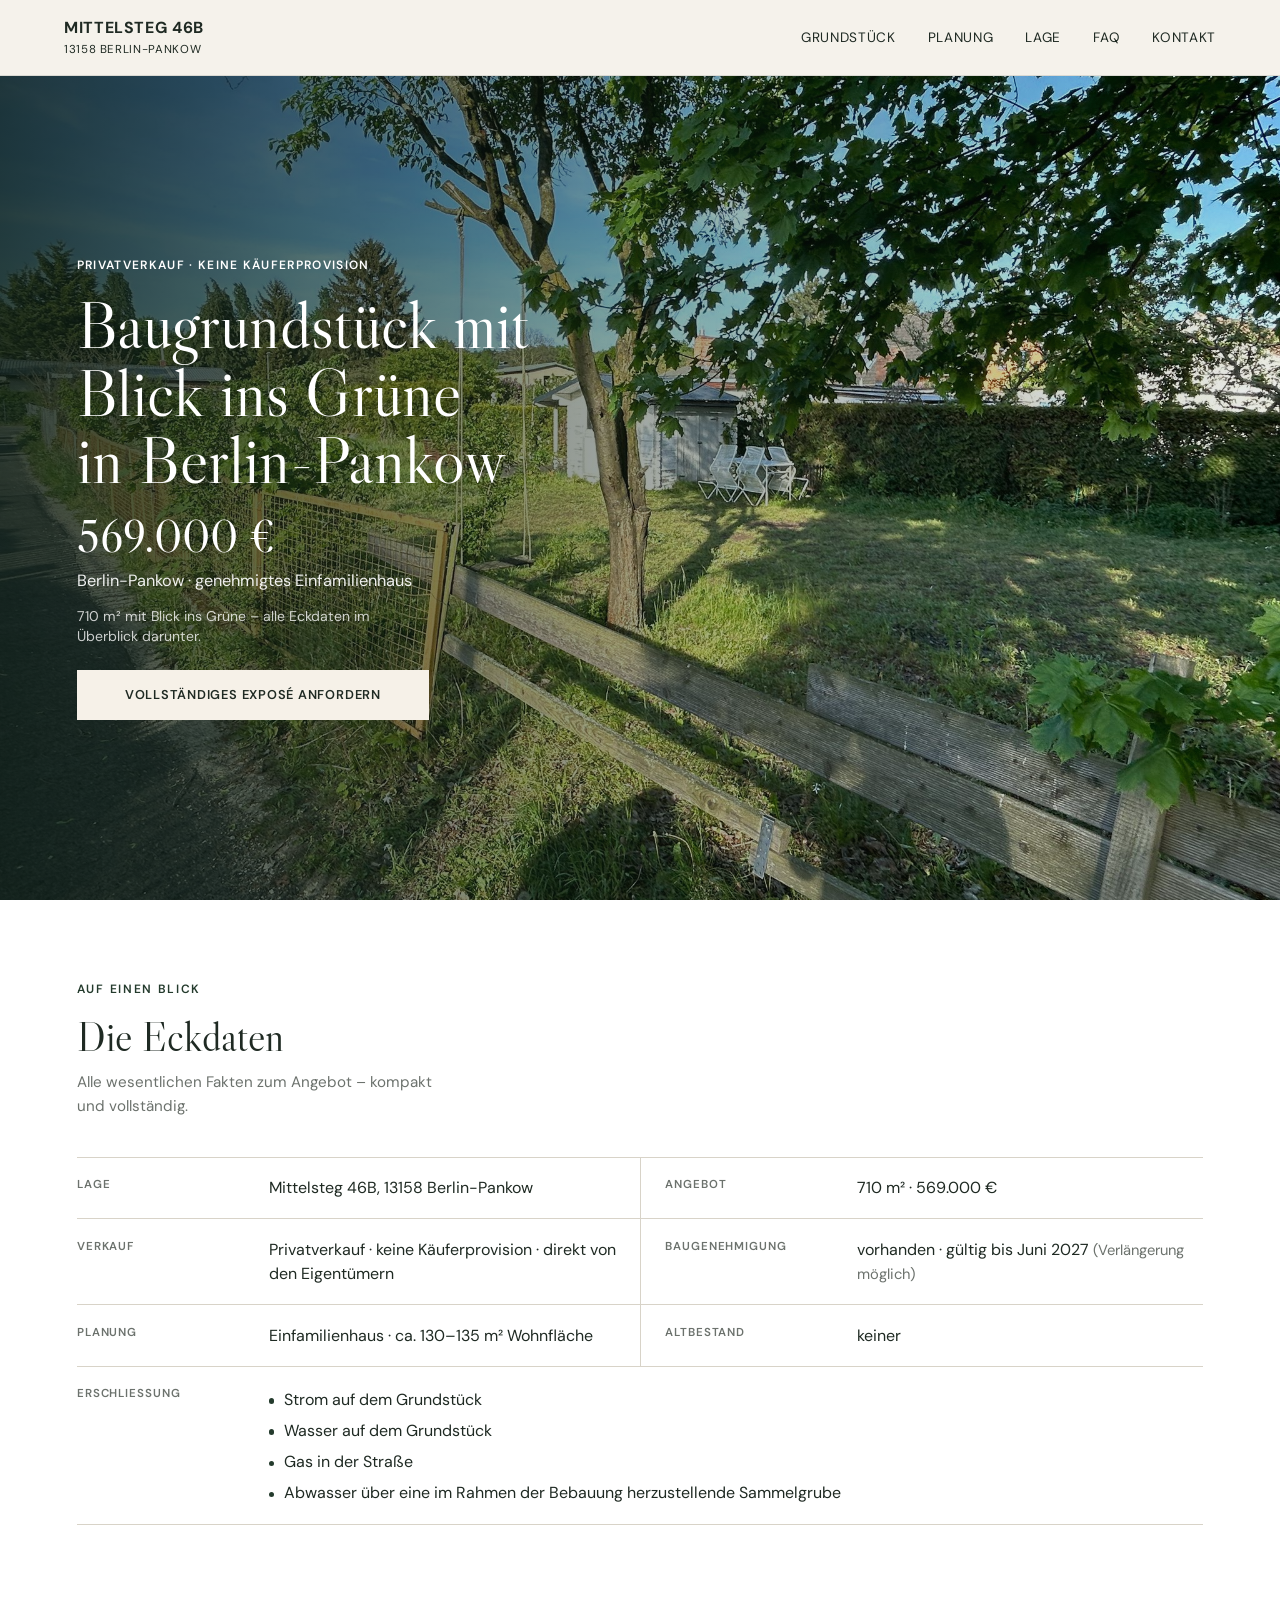
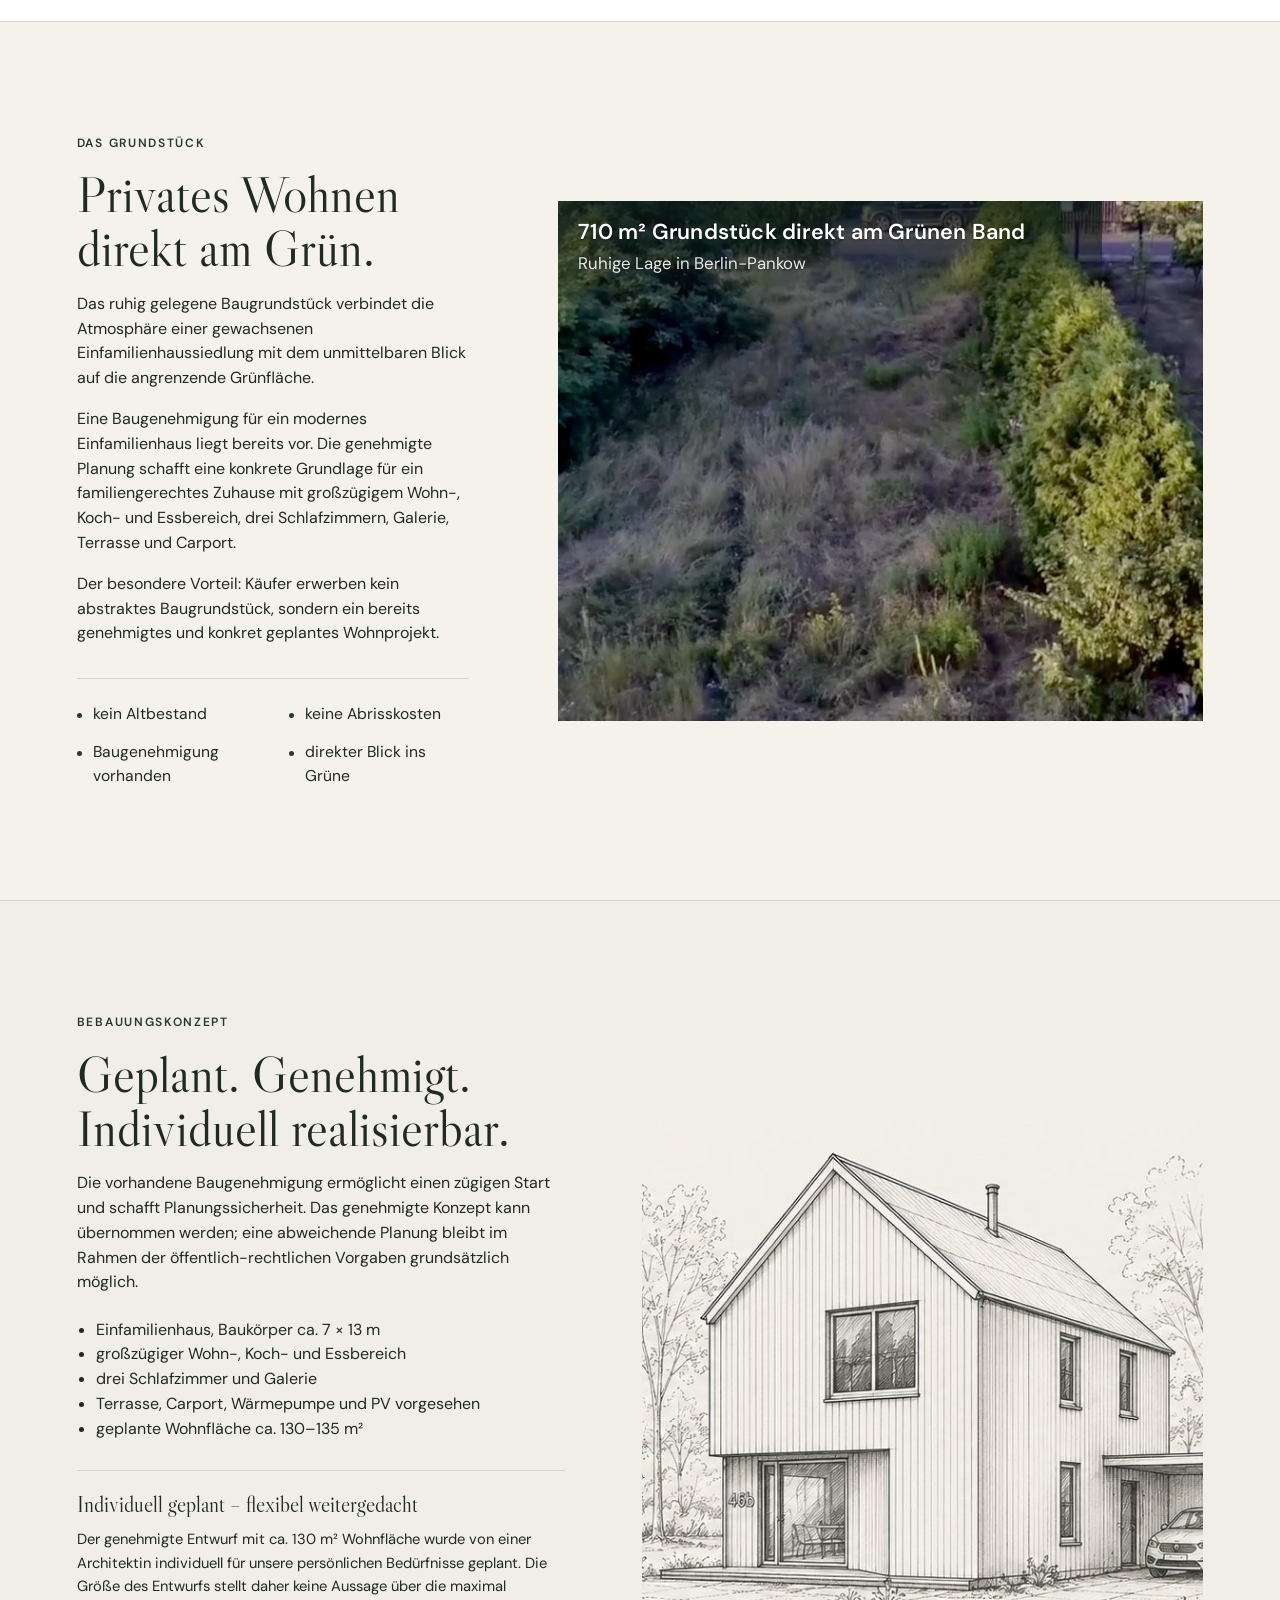
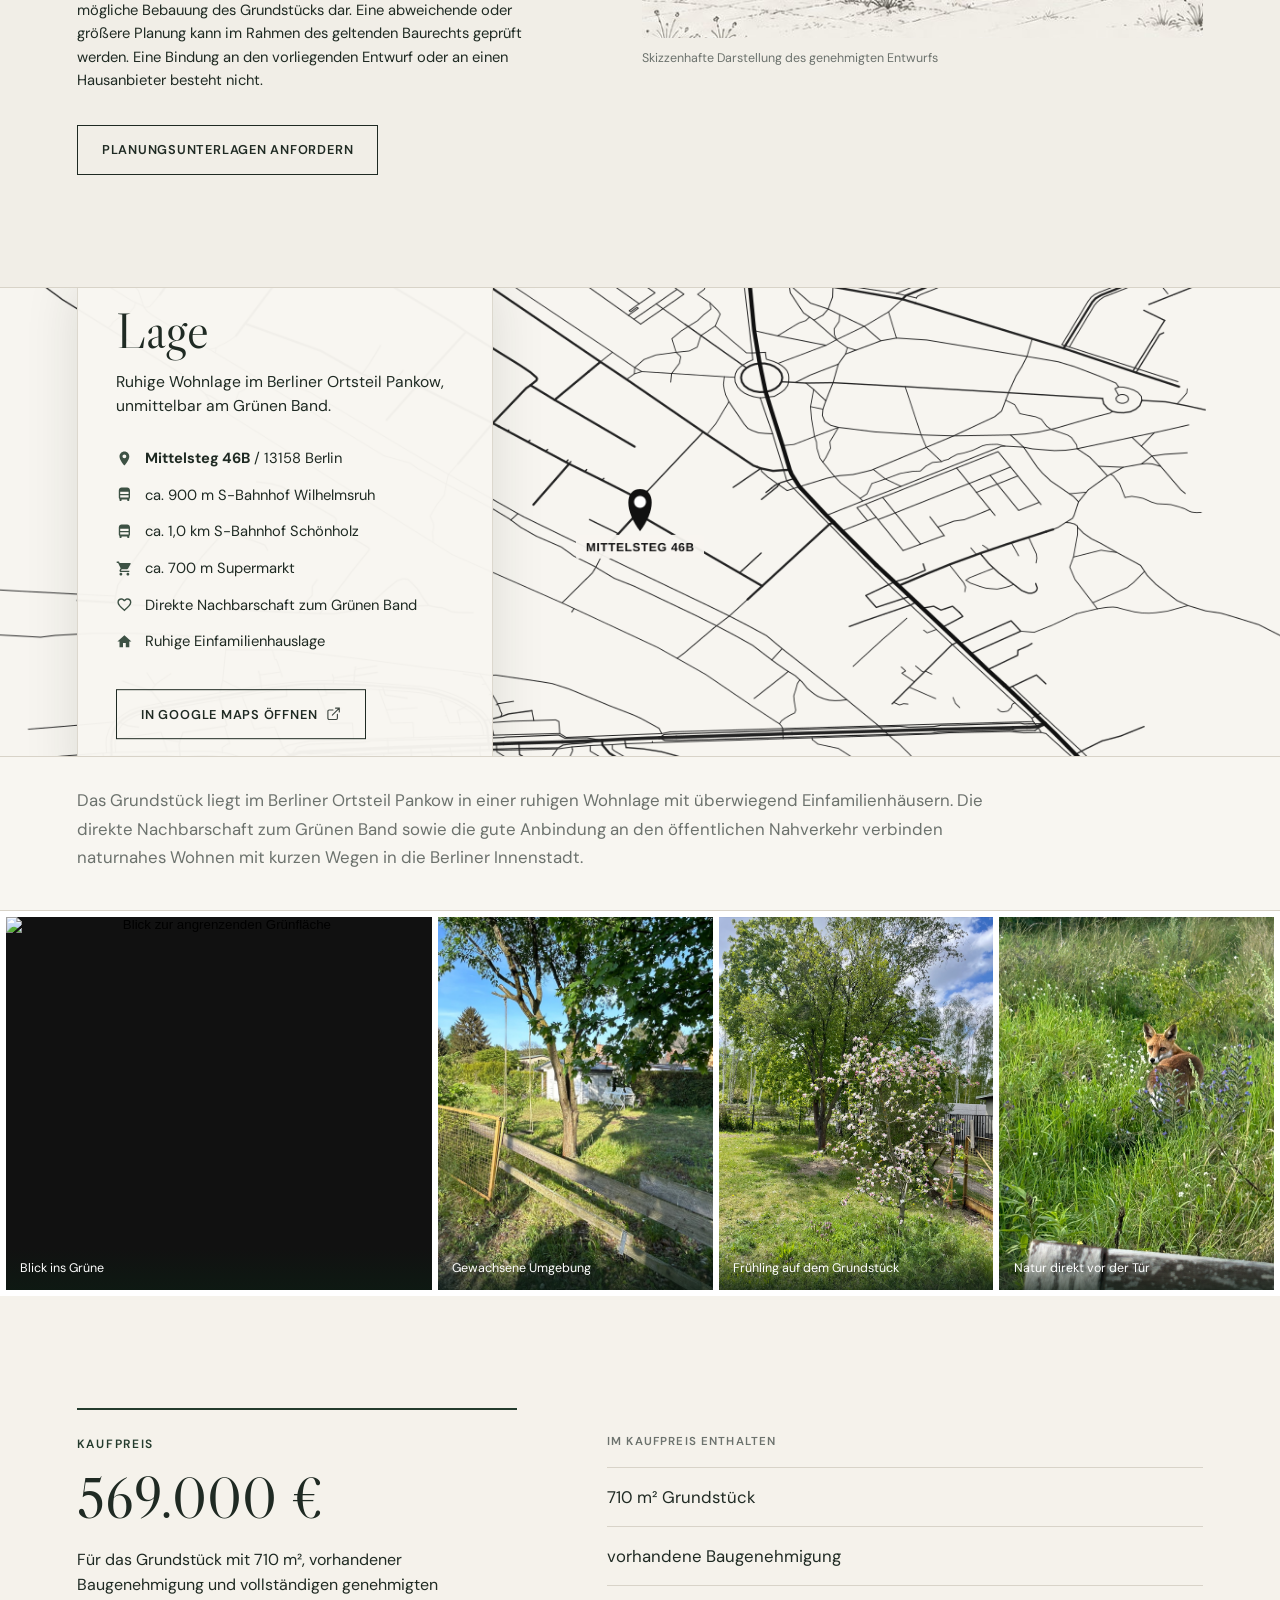
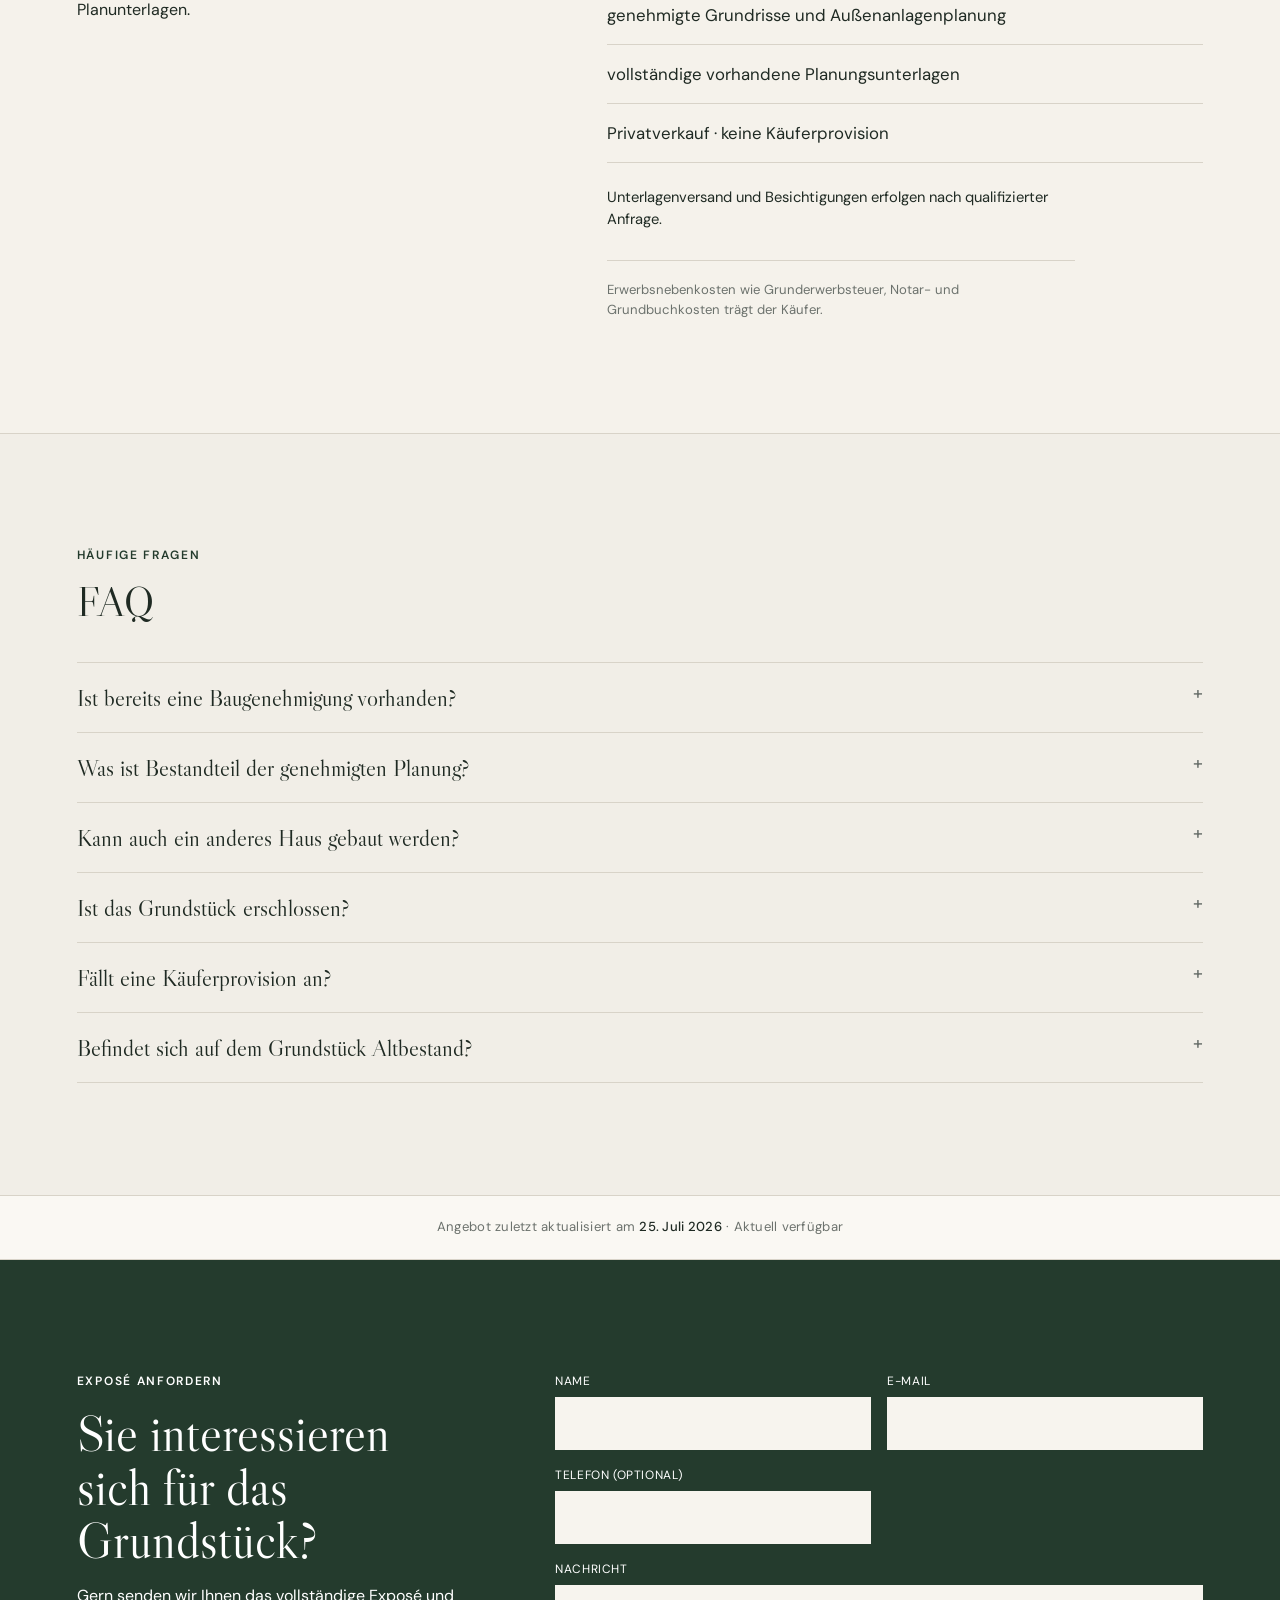
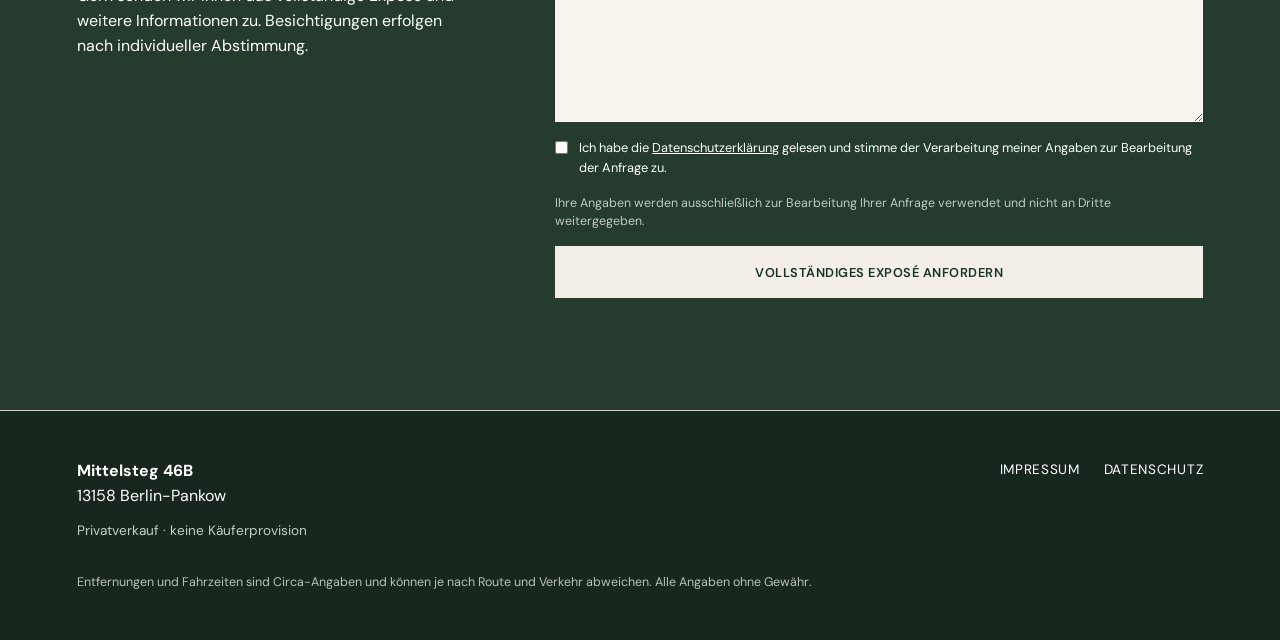
==== commit d7320672: "Hinweis zur individuellen Hausplanung im Bebauungskonzept ergänzen Fügt unter der Feature-Liste in d" ====
--- a/index.html
+++ b/index.html
@@ -328,6 +328,10 @@
       <li>Terrasse, Carport, Wärmepumpe und PV vorgesehen</li>
       <li>geplante Wohnfläche ca. 130–135 m²</li>
     </ul>
+    <aside class="plan-notice">
+      <h3 class="plan-notice__title">Individuell geplant – flexibel weitergedacht</h3>
+      <p>Der genehmigte Entwurf mit ca. 130&nbsp;m² Wohnfläche wurde von einer Architektin individuell für unsere persönlichen Bedürfnisse geplant. Die Größe des Entwurfs stellt daher keine Aussage über die maximal mögliche Bebauung des Grundstücks dar. Eine abweichende oder größere Planung kann im Rahmen des geltenden Baurechts geprüft werden. Eine Bindung an den vorliegenden Entwurf oder an einen Hausanbieter besteht nicht.</p>
+    </aside>
     <div class="plan-links">
       <a class="button button-secondary" href="#kontakt">Planungsunterlagen anfordern</a>
     </div>
--- a/styles.css
+++ b/styles.css
@@ -11,7 +11,7 @@
 .editorial,.planning,.contact-section{padding:7rem 6vw;border-bottom:1px solid var(--line)}.split{display:grid;grid-template-columns:minmax(280px,.82fr) minmax(440px,1.35fr);gap:7vw;align-items:center}.copy-block p{max-width:58ch}
 .benefit-list{list-style:none;margin:2rem 0 0;padding:0;display:grid;grid-template-columns:1fr 1fr;gap:.85rem 2rem;max-width:40rem;border-top:1px solid var(--line);padding-top:1.4rem}.benefit-list li{position:relative;padding-left:1rem;font-size:.98rem}.benefit-list li::before{content:"";position:absolute;left:0;top:.7em;width:.35rem;height:.35rem;background:var(--forest);border-radius:50%}
 .feature-image img,.feature-image video,.sketch-card img,.gallery-item img{width:100%;height:100%;object-fit:cover;display:block}.feature-image{margin:0;height:520px;overflow:hidden;background:var(--paper)}.feature-image--video{position:relative;background:#3a4a38 url("assets/images/grundstueck-drohne-poster.jpg") center/cover no-repeat}.feature-video{border:0;outline:0;pointer-events:none;background:#3a4a38}.feature-video-caption{position:absolute;inset:0 auto auto 0;z-index:2;width:min(100%,34rem);max-width:100%;margin:0;padding:1.15rem 1.25rem 2.75rem;box-sizing:border-box;pointer-events:none;color:#fff;background:linear-gradient(180deg,rgba(13,28,19,.78) 0%,rgba(13,28,19,.42) 58%,rgba(13,28,19,0) 100%)}.feature-video-caption__lead,.feature-video-caption__sub{margin:0;text-wrap:balance}.feature-video-caption__lead{font-family:var(--sans);font-weight:600;font-size:clamp(1.05rem,2.1vw,1.35rem);line-height:1.25;letter-spacing:.01em;text-shadow:0 1px 2px rgba(0,0,0,.35)}.feature-video-caption__sub{margin-top:.35rem;font-size:clamp(.92rem,1.7vw,1.05rem);line-height:1.35;color:rgba(255,255,255,.9);text-shadow:0 1px 2px rgba(0,0,0,.3)}
-.planning{display:grid;grid-template-columns:1fr 1.15fr;gap:6vw;align-items:center;background:#f1eee7}.plan-title{max-width:14ch}.plan-intro{max-width:48ch;margin:1rem 0 1.4rem}.plan-copy ul{padding-left:1.2rem}.plan-links{display:flex;flex-wrap:wrap;gap:1rem;margin-top:2rem}.sketch-card{margin:0;background:#f1eee7;padding:0}.sketch-card img{aspect-ratio:590/545;object-fit:contain;background:#f1eee7}.sketch-card figcaption{font-size:.78rem;color:var(--muted);margin-top:.7rem}
+.planning{display:grid;grid-template-columns:1fr 1.15fr;gap:6vw;align-items:center;background:#f1eee7}.plan-title{max-width:14ch}.plan-intro{max-width:48ch;margin:1rem 0 1.4rem}.plan-copy ul{padding-left:1.2rem}.plan-notice{margin:1.8rem 0 0;max-width:48ch;padding-top:1.2rem;border-top:1px solid var(--line)}.plan-notice__title{margin:0 0 .65rem;font-family:var(--serif);font-size:clamp(1.15rem,2vw,1.35rem);font-weight:400;line-height:1.25;color:var(--ink)}.plan-notice p{margin:0;font-size:.92rem;line-height:1.6;color:var(--ink)}.plan-links{display:flex;flex-wrap:wrap;gap:1rem;margin-top:2rem}.sketch-card{margin:0;background:#f1eee7;padding:0}.sketch-card img{aspect-ratio:590/545;object-fit:contain;background:#f1eee7}.sketch-card figcaption{font-size:.78rem;color:var(--muted);margin-top:.7rem}
 .location{padding:0;border-bottom:1px solid var(--line);background:#f8f6f1}.location-stage{position:relative;background:#f8f6f1}.location-map-link{display:block;cursor:pointer;line-height:0}.location-map-media,.location-map-media img{display:block;width:100%;object-fit:cover;object-position:center center}.location-map-media img{height:auto;aspect-ratio:14/10;background:#f7f5f0}.location-overlay{padding:clamp(1.75rem,4vw,2.5rem) clamp(1.5rem,6vw,5rem);background:#f8f6f1}.location-overlay h2{margin:0 0 .85rem;font-size:clamp(2.4rem,4vw,3.6rem);line-height:1.02;max-width:none}.location-lead{margin:0 0 1.35rem;font-size:.98rem;line-height:1.55;color:var(--ink);max-width:30ch}.location-features{list-style:none;margin:0 0 1.6rem;padding:0}.location-features li{display:flex;align-items:flex-start;gap:.75rem;padding:.48rem 0;font-size:.92rem;line-height:1.45;color:var(--ink)}.location-symbol{flex:0 0 auto;width:1.05rem;height:1.05rem;margin-top:.12rem;color:var(--forest);opacity:.88}.location-maps-link{display:inline-flex;align-items:center;gap:.55rem;margin-top:.2rem}.location-external{width:.95rem;height:.95rem;opacity:.85}.location-footer{width:100%;padding:1.5rem 6vw 2rem;background:#f8f6f1;border-top:1px solid var(--line)}.location-search{margin:0;max-width:none;font-size:.98rem;line-height:1.65;color:var(--muted)}
 .gallery{display:grid;grid-template-columns:1.55fr 1fr 1fr 1fr;gap:6px;padding:6px;background:#fff}.gallery-item{margin:0;position:relative;overflow:hidden;background:#111;min-height:300px}.gallery-main{min-height:300px}.gallery-trigger{display:block;width:100%;height:100%;padding:0;border:0;background:transparent;cursor:zoom-in;position:relative}.gallery-item img{width:100%;height:100%;object-fit:cover;transition:transform .45s ease;min-height:300px}.gallery-trigger:hover img,.gallery-trigger:focus-visible img{transform:scale(1.025)}.gallery-trigger:focus-visible{outline:2px solid #fff;outline-offset:-2px}.gallery-item figcaption{position:absolute;left:0;right:0;bottom:0;padding:.7rem .9rem;background:linear-gradient(transparent,rgba(13,28,19,.72));color:#fff;font-size:.78rem;pointer-events:none}
 .lightbox{position:fixed;inset:0;z-index:100;display:grid;place-items:center;padding:2rem}.lightbox[hidden]{display:none!important}.lightbox-backdrop{position:absolute;inset:0;background:rgba(13,20,16,.88)}.lightbox-dialog{position:relative;z-index:1;width:min(960px,92vw);outline:none}.lightbox-figure{margin:0;text-align:center}.lightbox-figure img{max-width:100%;max-height:72vh;object-fit:contain;background:#0d1410}.lightbox-figure figcaption{color:rgba(255,255,255,.88);margin-top:.9rem;font-size:.9rem}.lightbox-close{position:absolute;top:-.2rem;right:0;width:2.5rem;height:2.5rem;border:0;background:transparent;color:#fff;font-size:2rem;line-height:1;cursor:pointer}.lightbox-nav{position:absolute;top:50%;transform:translateY(-50%);width:2.75rem;height:2.75rem;border:0;background:rgba(255,255,255,.08);color:#fff;font-size:1.8rem;cursor:pointer}.lightbox-prev{left:-.5rem}.lightbox-next{right:-.5rem}.lightbox-close:focus-visible,.lightbox-nav:focus-visible{outline:2px solid #fff;outline-offset:2px}
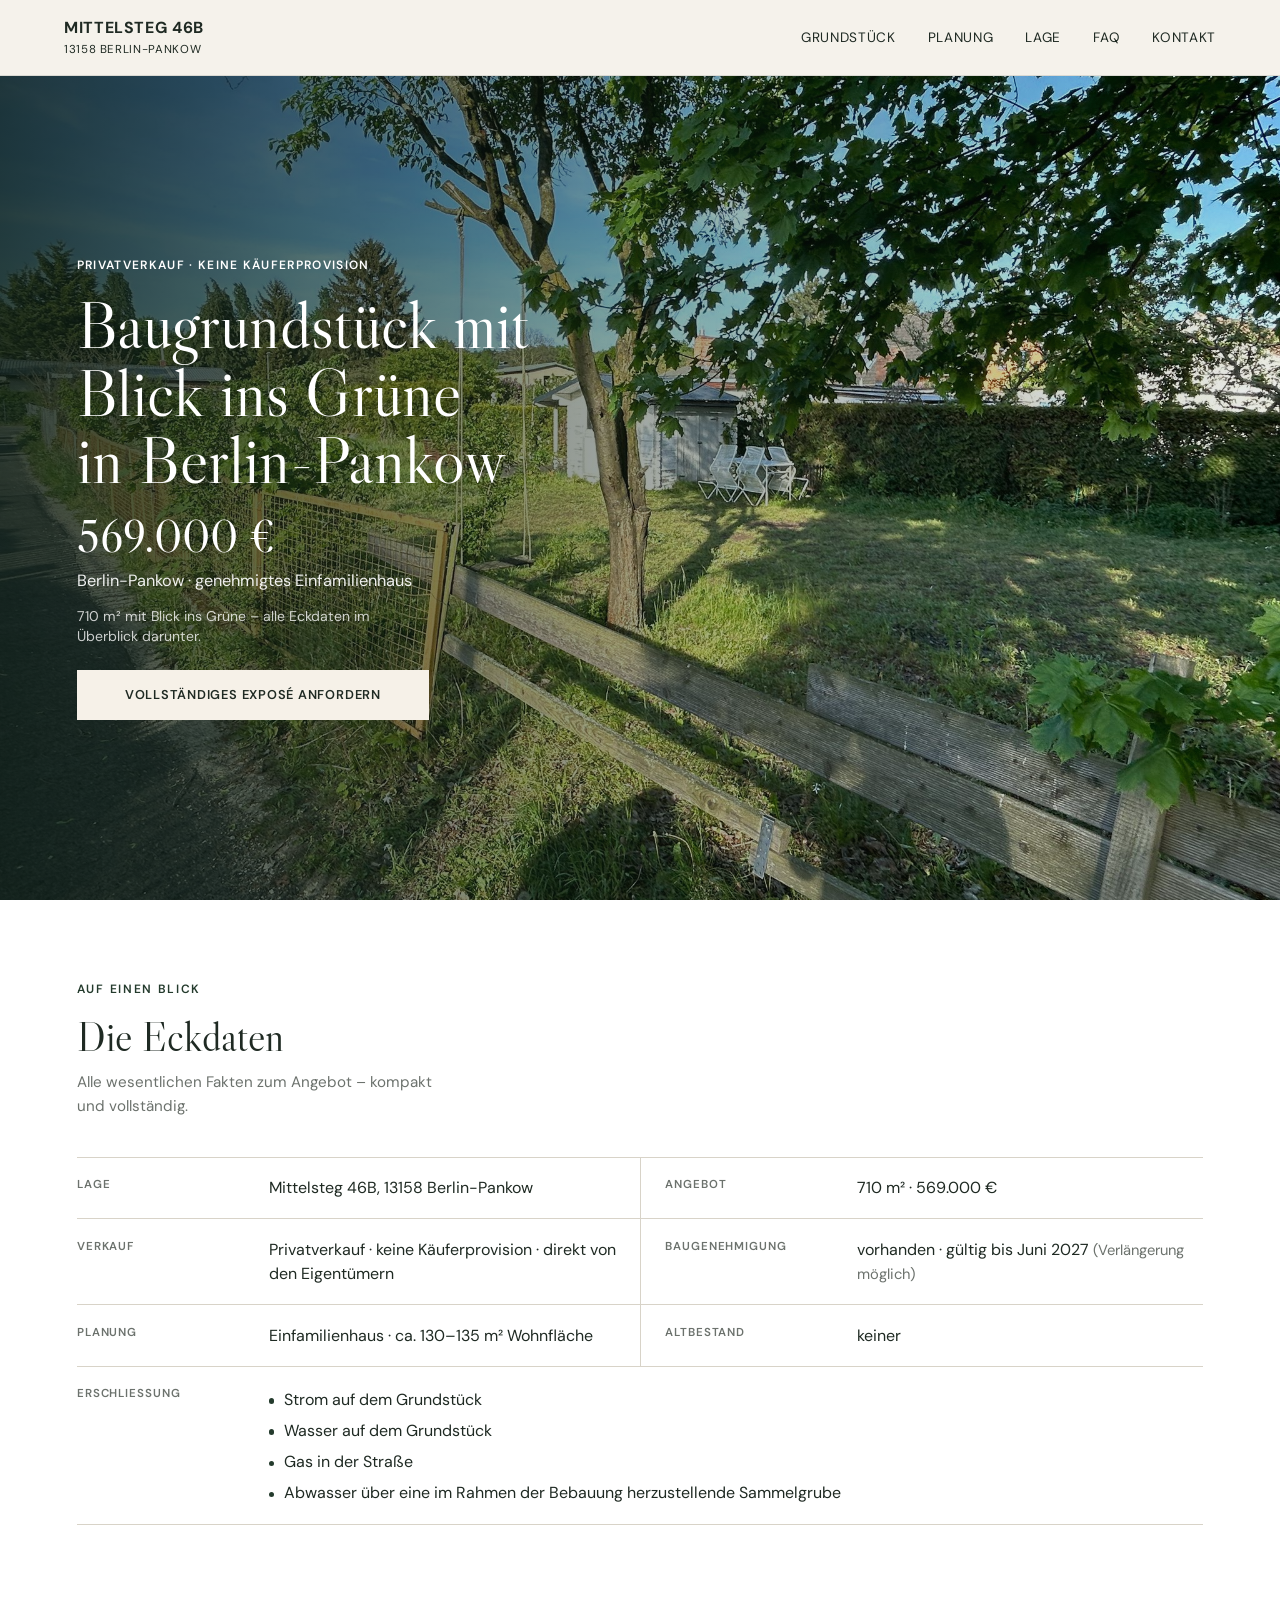
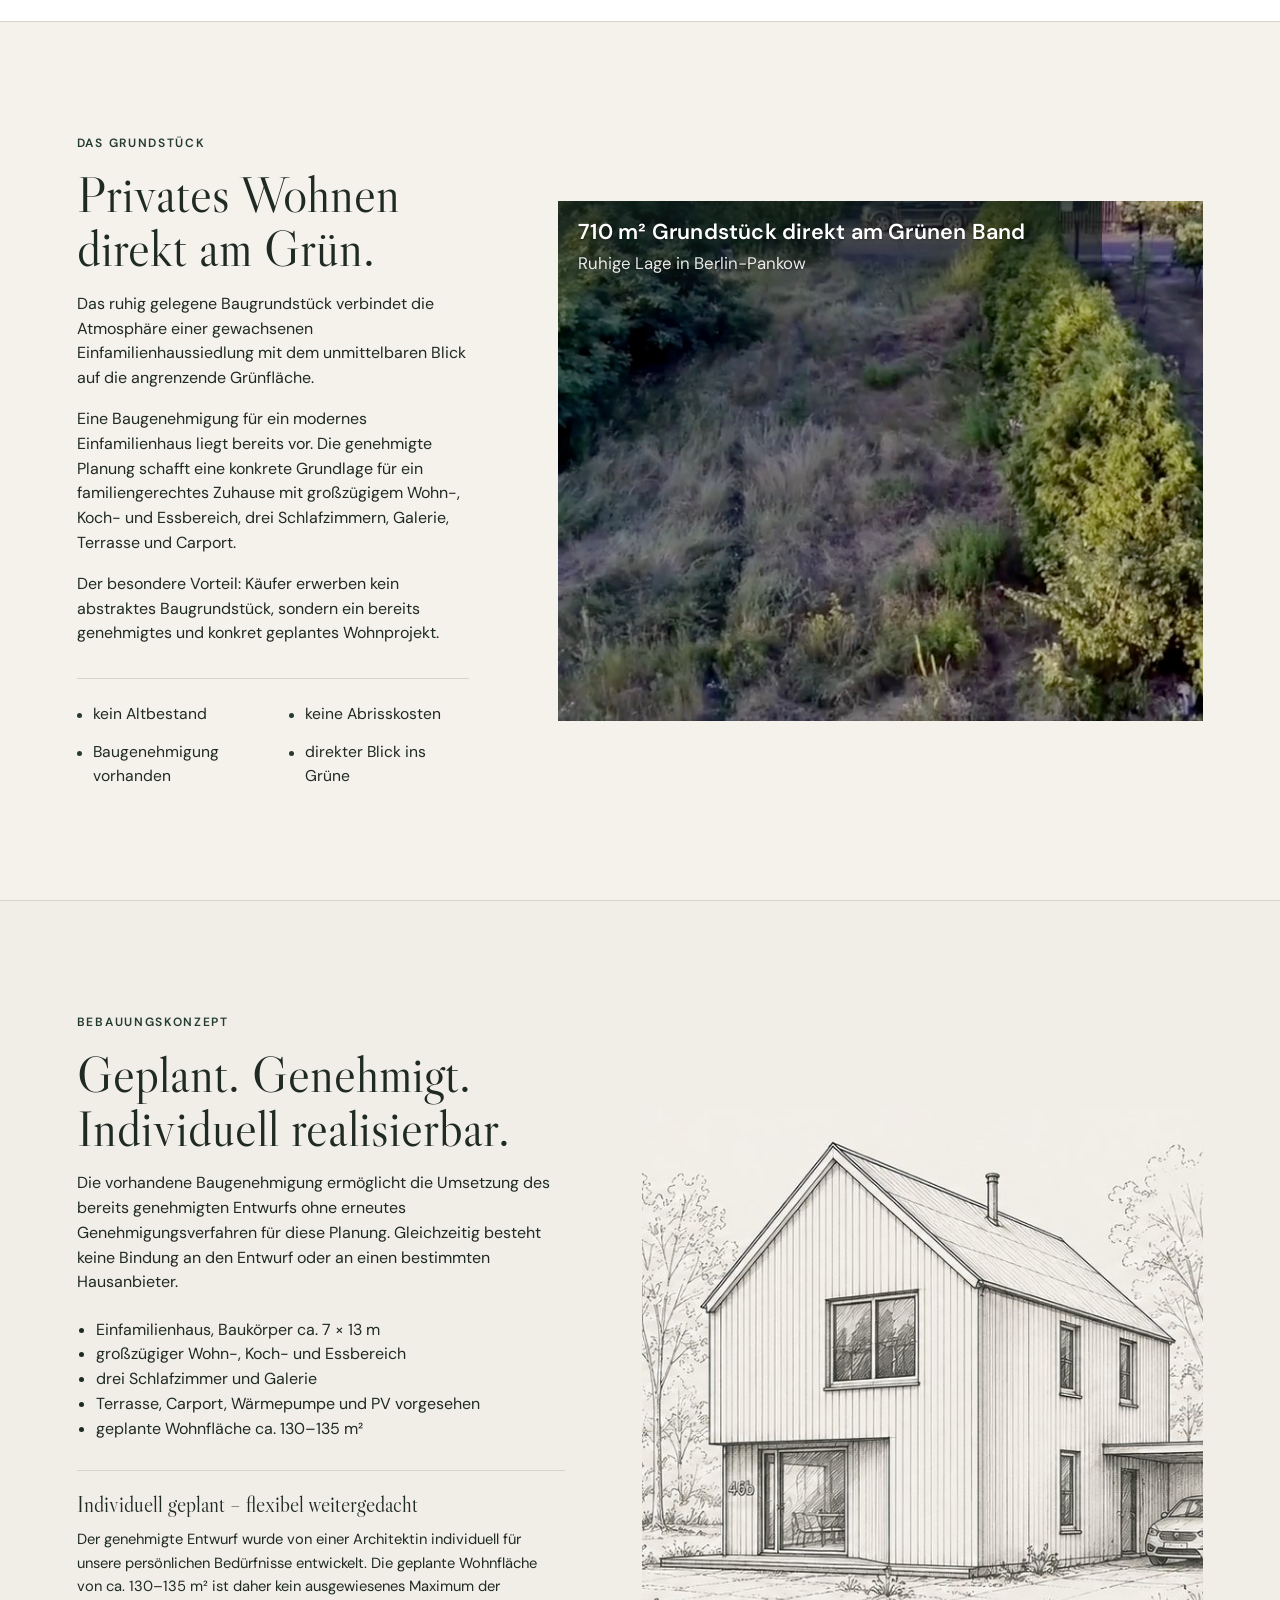
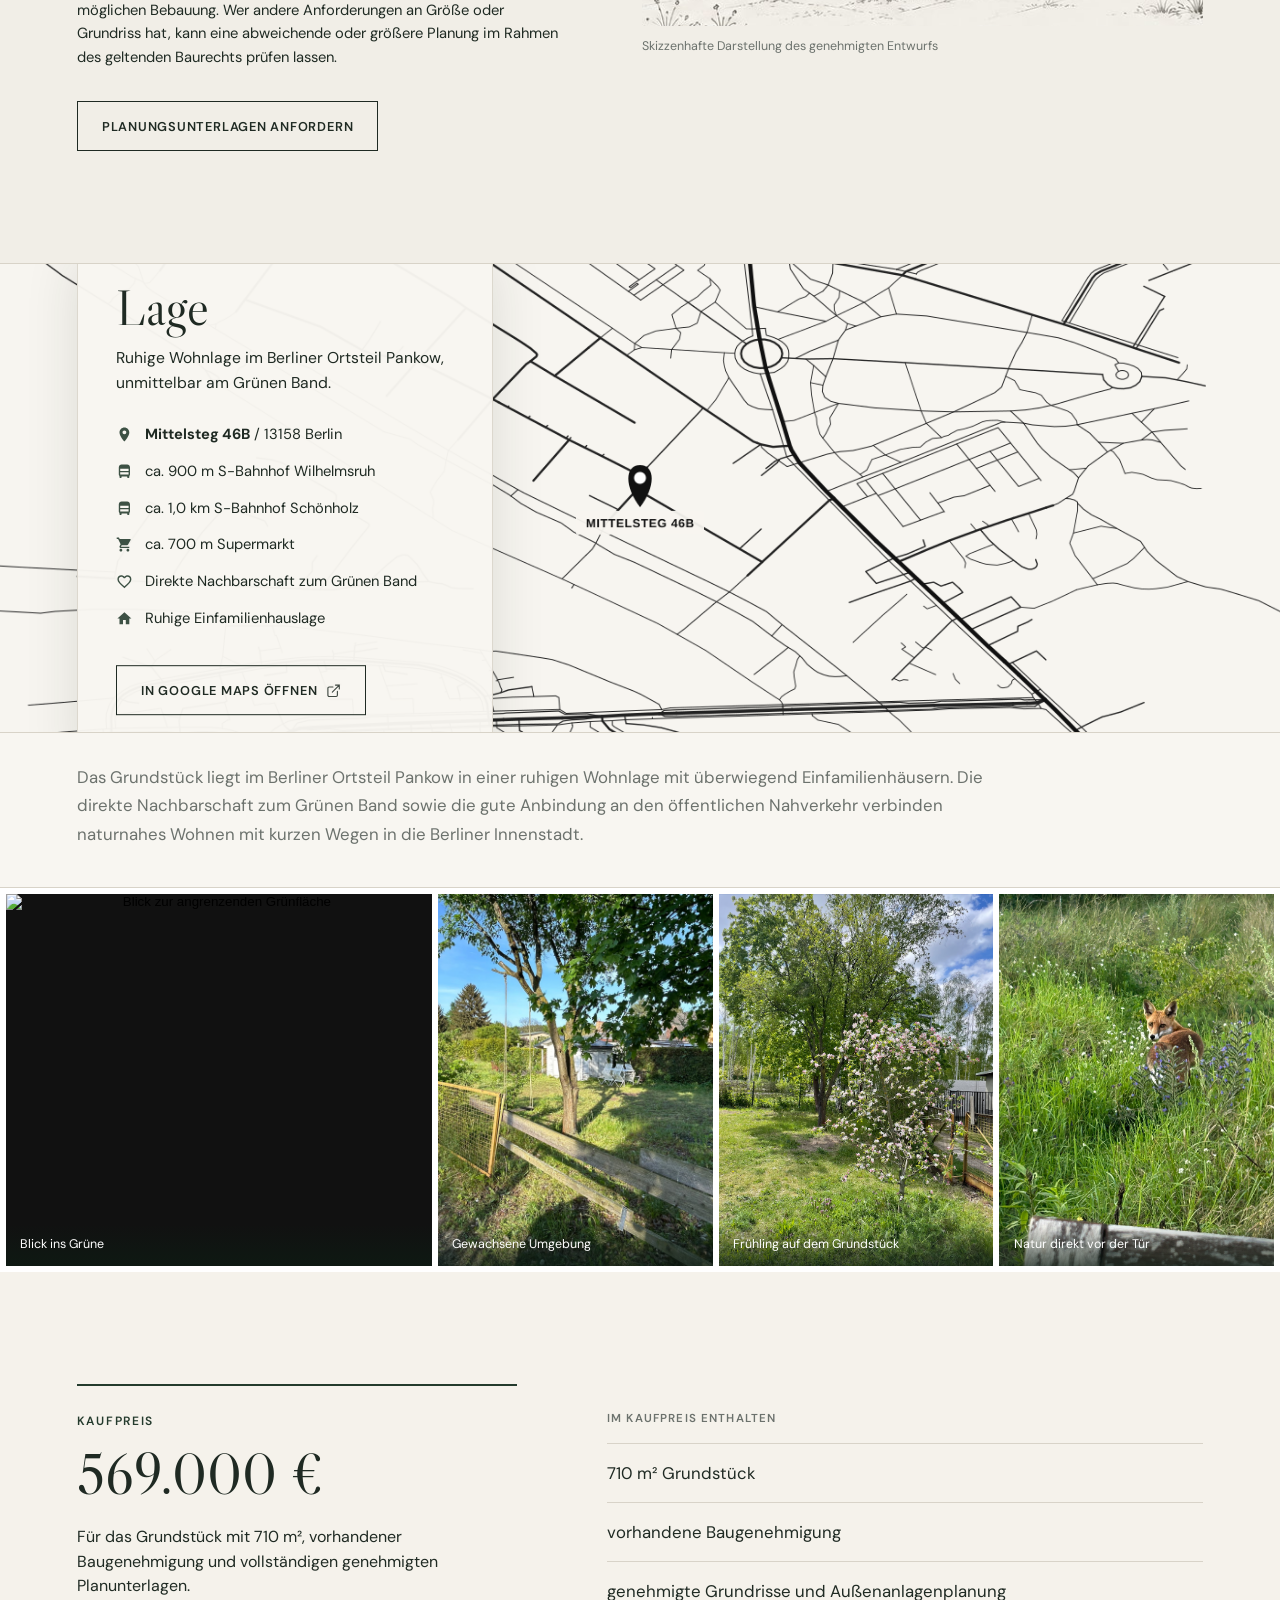
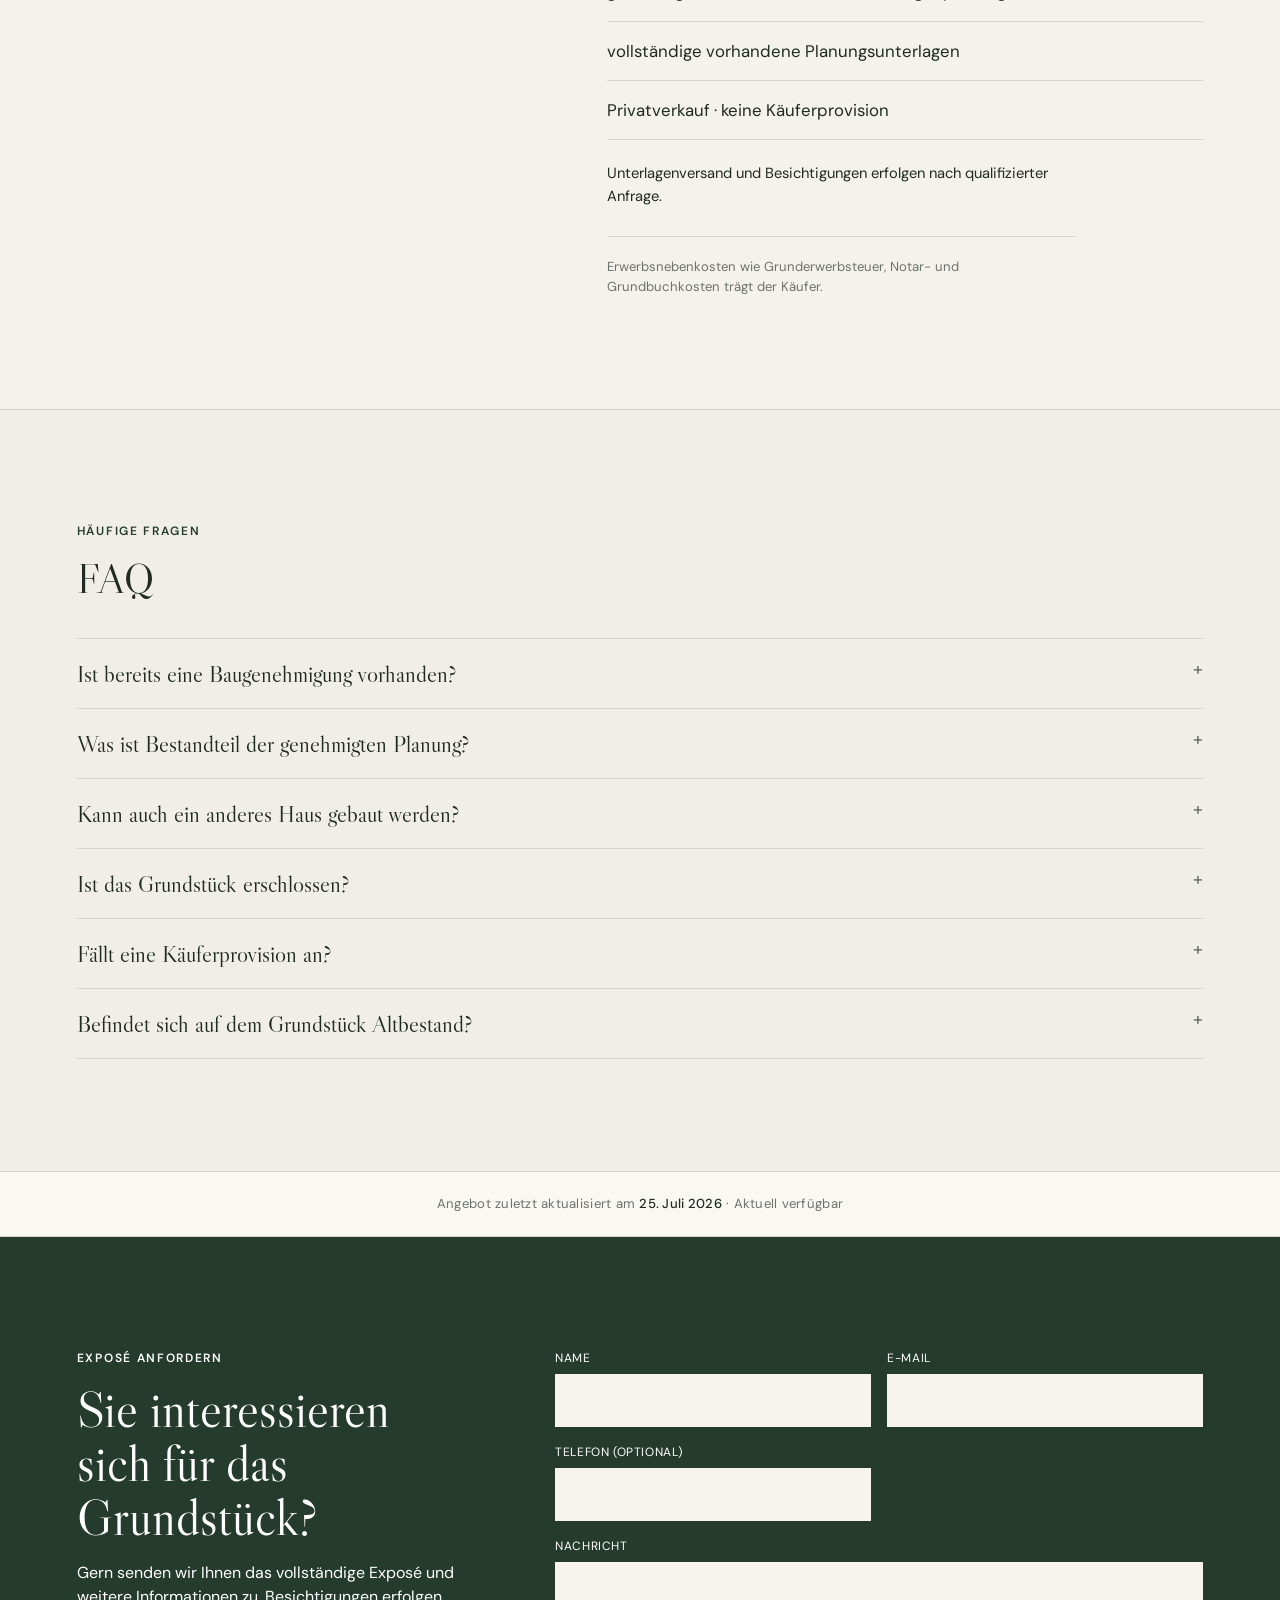
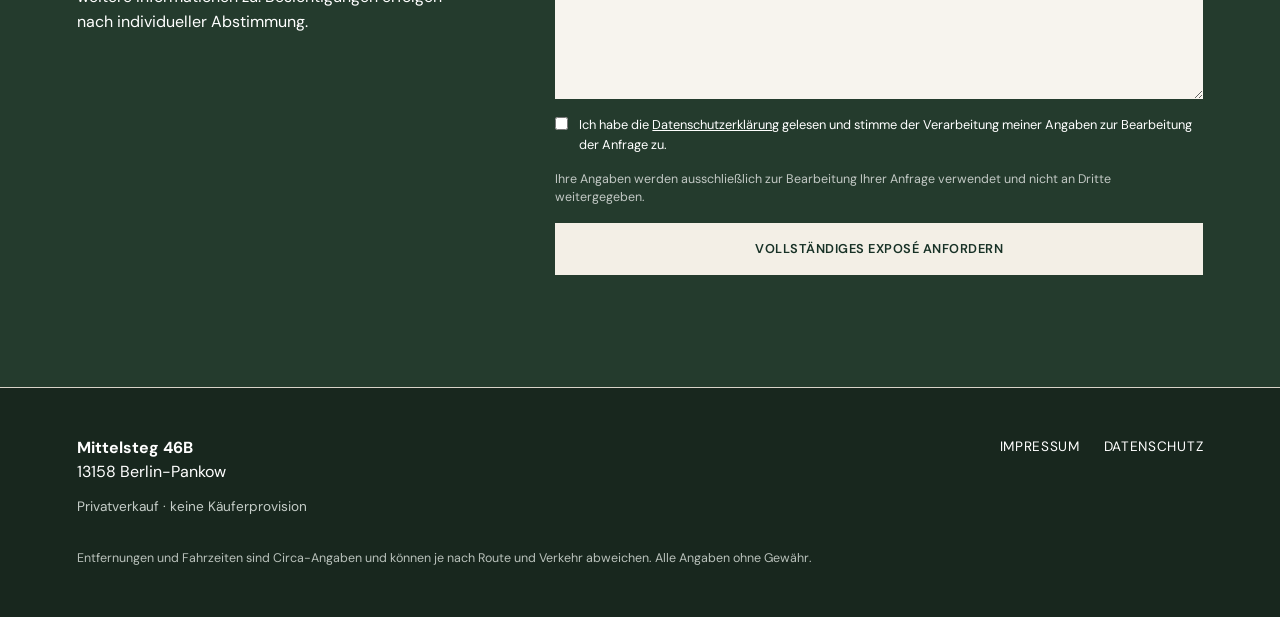
==== commit 47cd8a19: "Planungsabschnitt überarbeiten und Redundanzen entfernen Intro und Hinweisbox klar voneinander abgre" ====
--- a/index.html
+++ b/index.html
@@ -320,7 +320,7 @@
   <div class="plan-copy">
     <p class="eyebrow dark">Bebauungskonzept</p>
     <h2 class="plan-title">Geplant. Genehmigt.<br>Individuell realisierbar.</h2>
-    <p class="plan-intro">Die vorhandene Baugenehmigung ermöglicht einen zügigen Start und schafft Planungssicherheit. Das genehmigte Konzept kann übernommen werden; eine abweichende Planung bleibt im Rahmen der öffentlich-rechtlichen Vorgaben grundsätzlich möglich.</p>
+    <p class="plan-intro">Die vorhandene Baugenehmigung ermöglicht die Umsetzung des bereits genehmigten Entwurfs ohne erneutes Genehmigungsverfahren für diese Planung. Gleichzeitig besteht keine Bindung an den Entwurf oder an einen bestimmten Hausanbieter.</p>
     <ul>
       <li>Einfamilienhaus, Baukörper ca. 7 × 13 m</li>
       <li>großzügiger Wohn-, Koch- und Essbereich</li>
@@ -330,7 +330,7 @@
     </ul>
     <aside class="plan-notice">
       <h3 class="plan-notice__title">Individuell geplant – flexibel weitergedacht</h3>
-      <p>Der genehmigte Entwurf mit ca. 130&nbsp;m² Wohnfläche wurde von einer Architektin individuell für unsere persönlichen Bedürfnisse geplant. Die Größe des Entwurfs stellt daher keine Aussage über die maximal mögliche Bebauung des Grundstücks dar. Eine abweichende oder größere Planung kann im Rahmen des geltenden Baurechts geprüft werden. Eine Bindung an den vorliegenden Entwurf oder an einen Hausanbieter besteht nicht.</p>
+      <p>Der genehmigte Entwurf wurde von einer Architektin individuell für unsere persönlichen Bedürfnisse entwickelt. Die geplante Wohnfläche von ca. 130–135&nbsp;m² ist daher kein ausgewiesenes Maximum der möglichen Bebauung. Wer andere Anforderungen an Größe oder Grundriss hat, kann eine abweichende oder größere Planung im Rahmen des geltenden Baurechts prüfen lassen.</p>
     </aside>
     <div class="plan-links">
       <a class="button button-secondary" href="#kontakt">Planungsunterlagen anfordern</a>
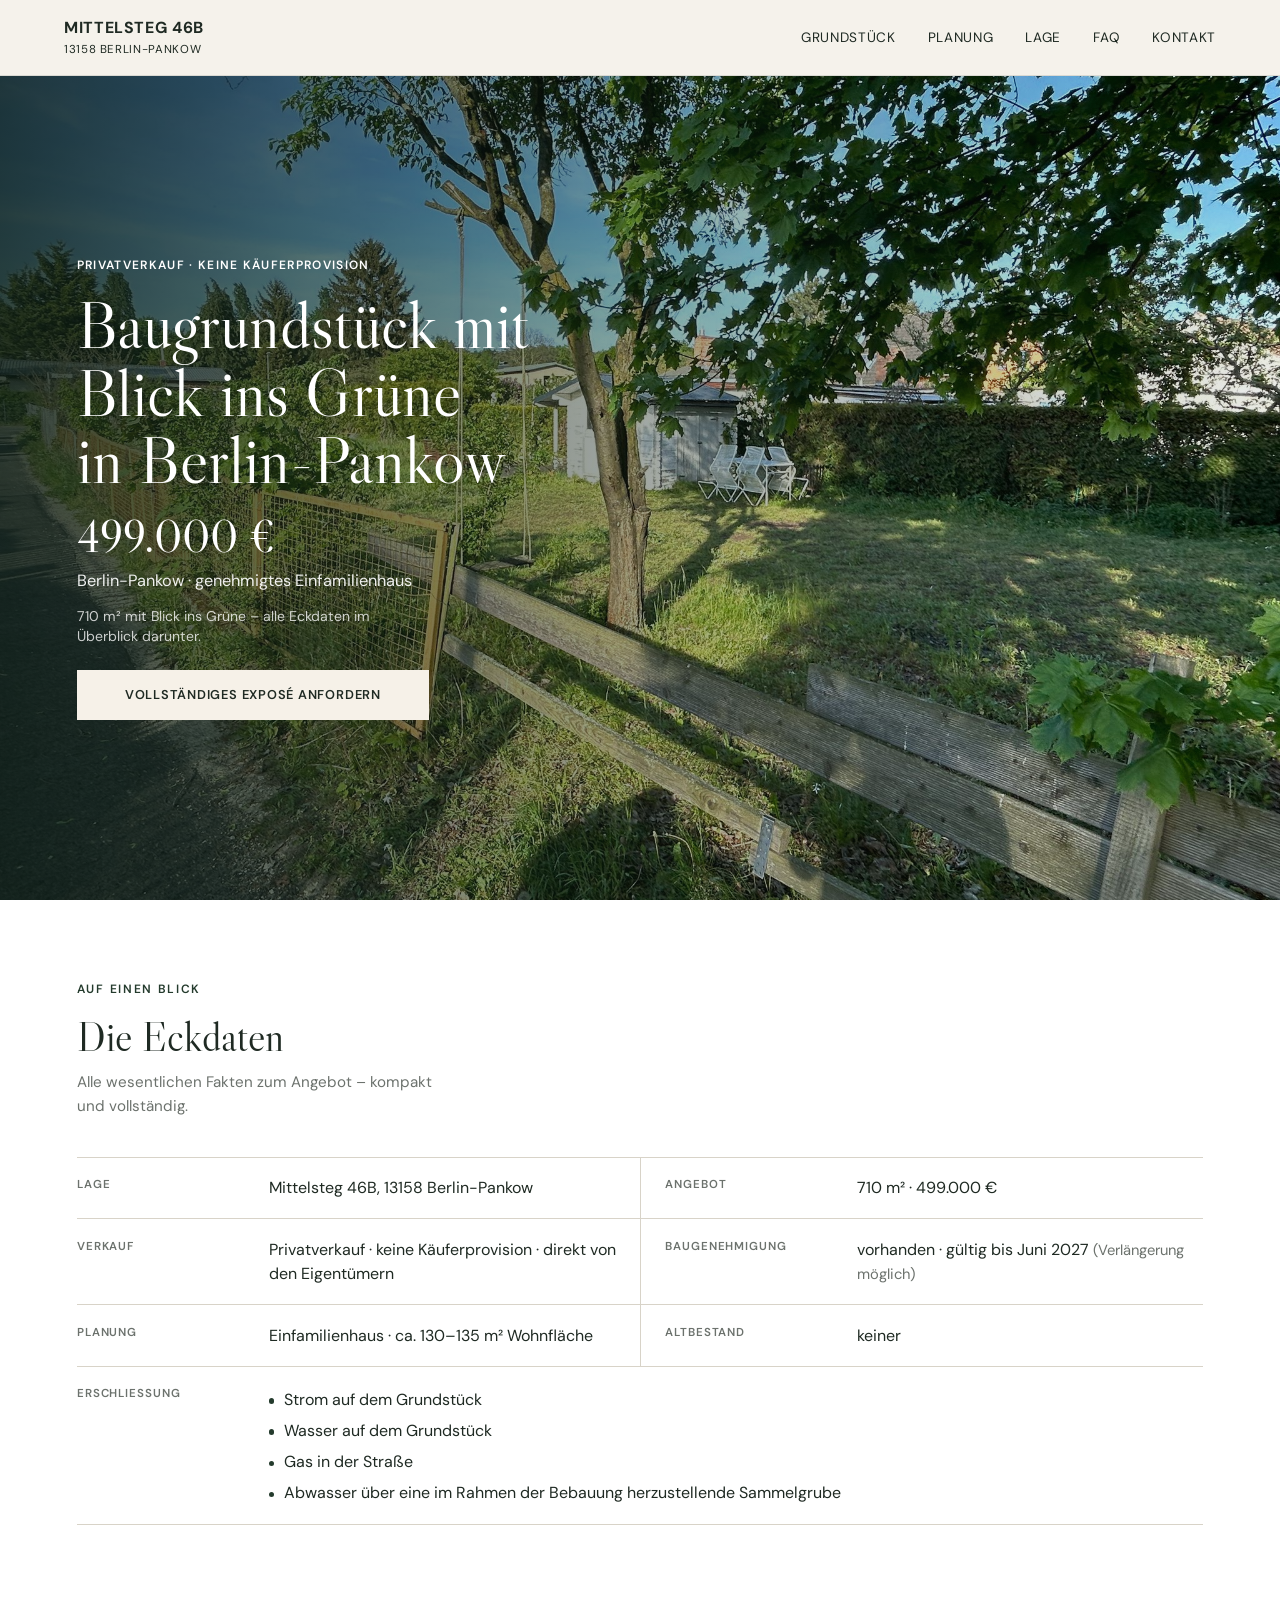
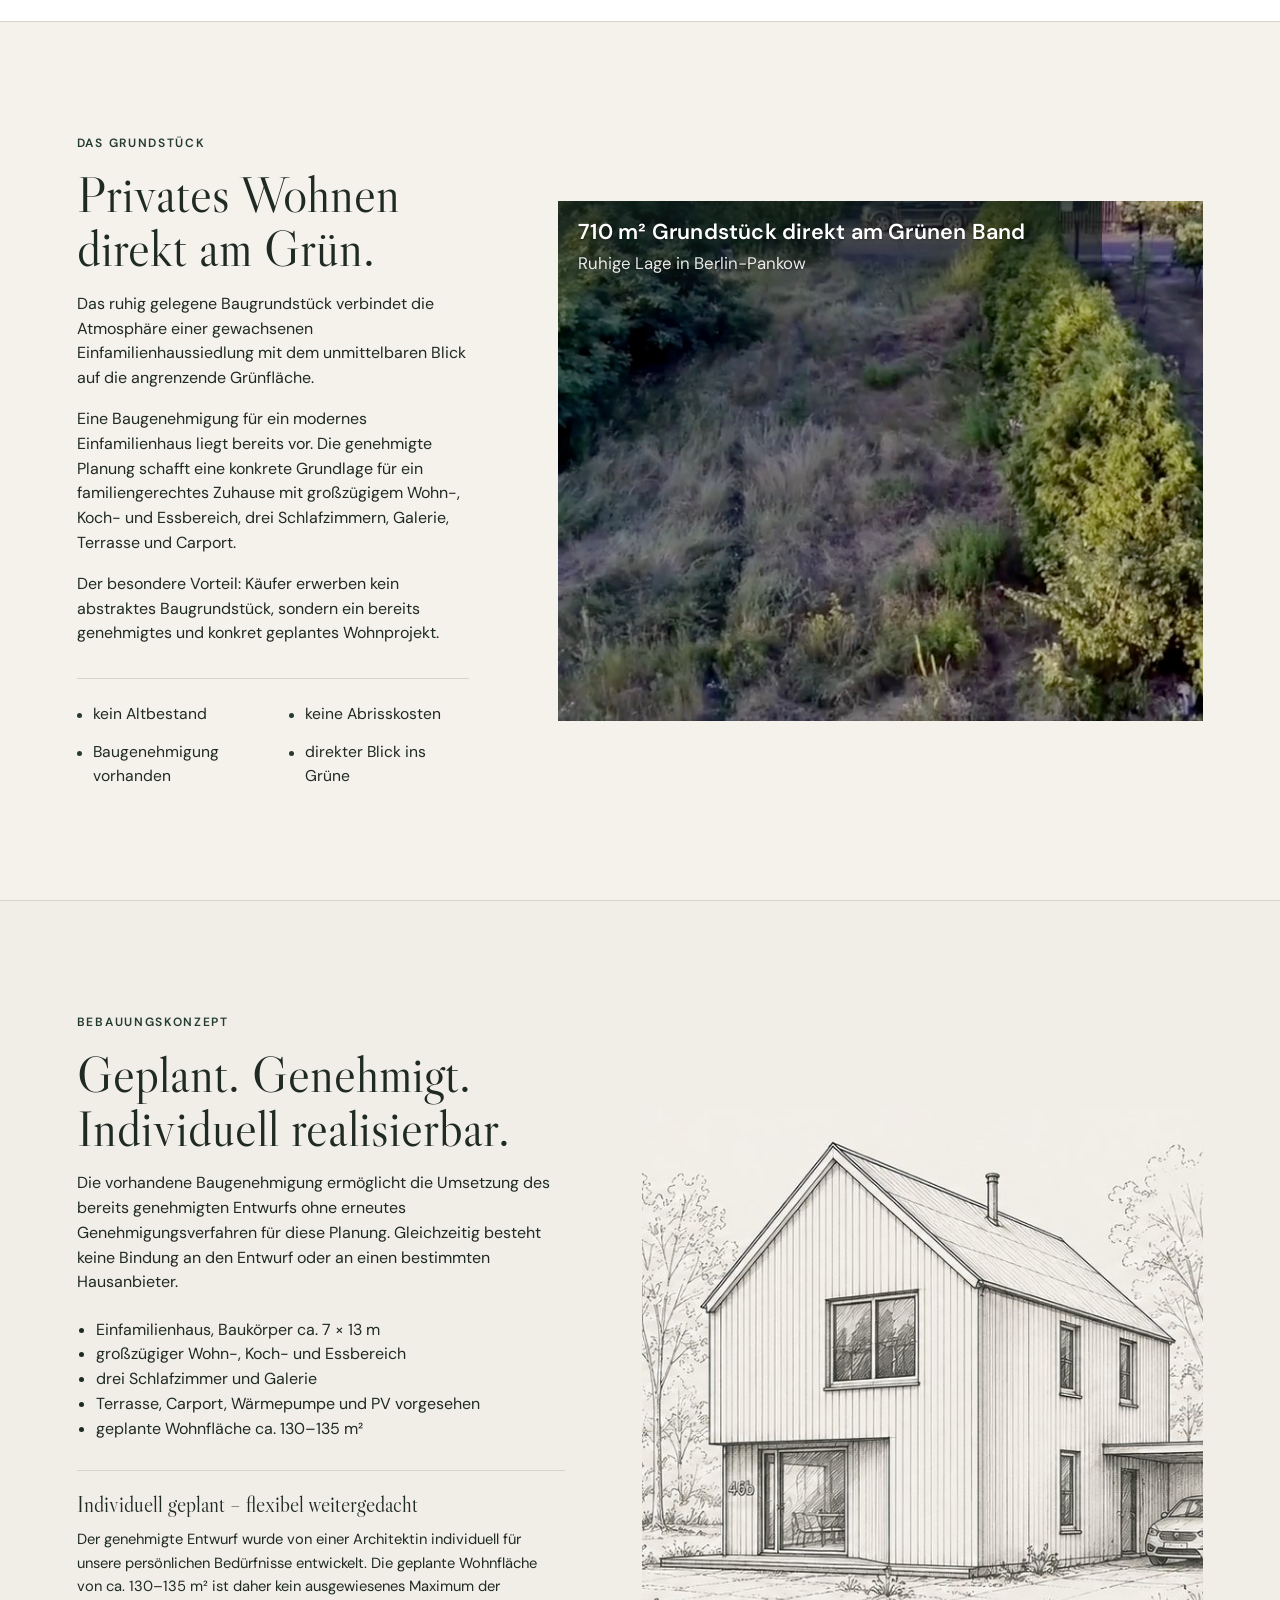
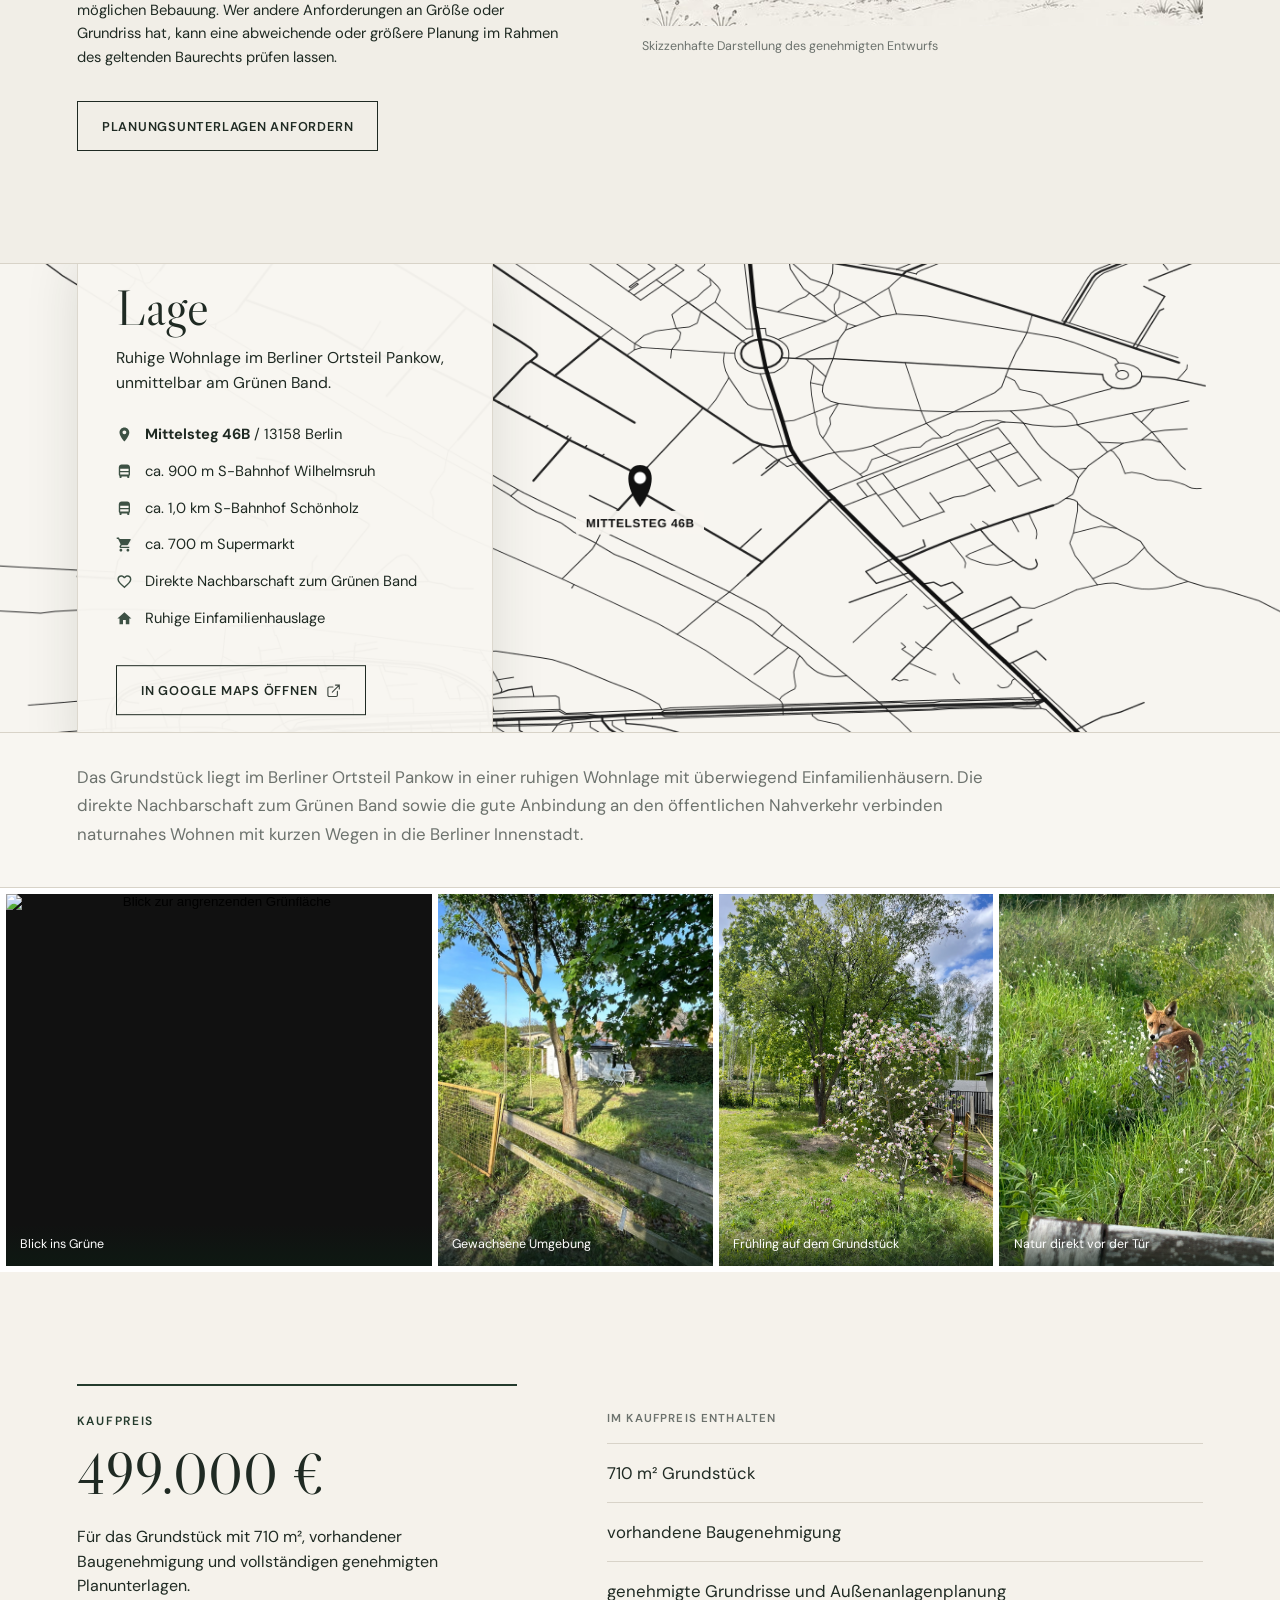
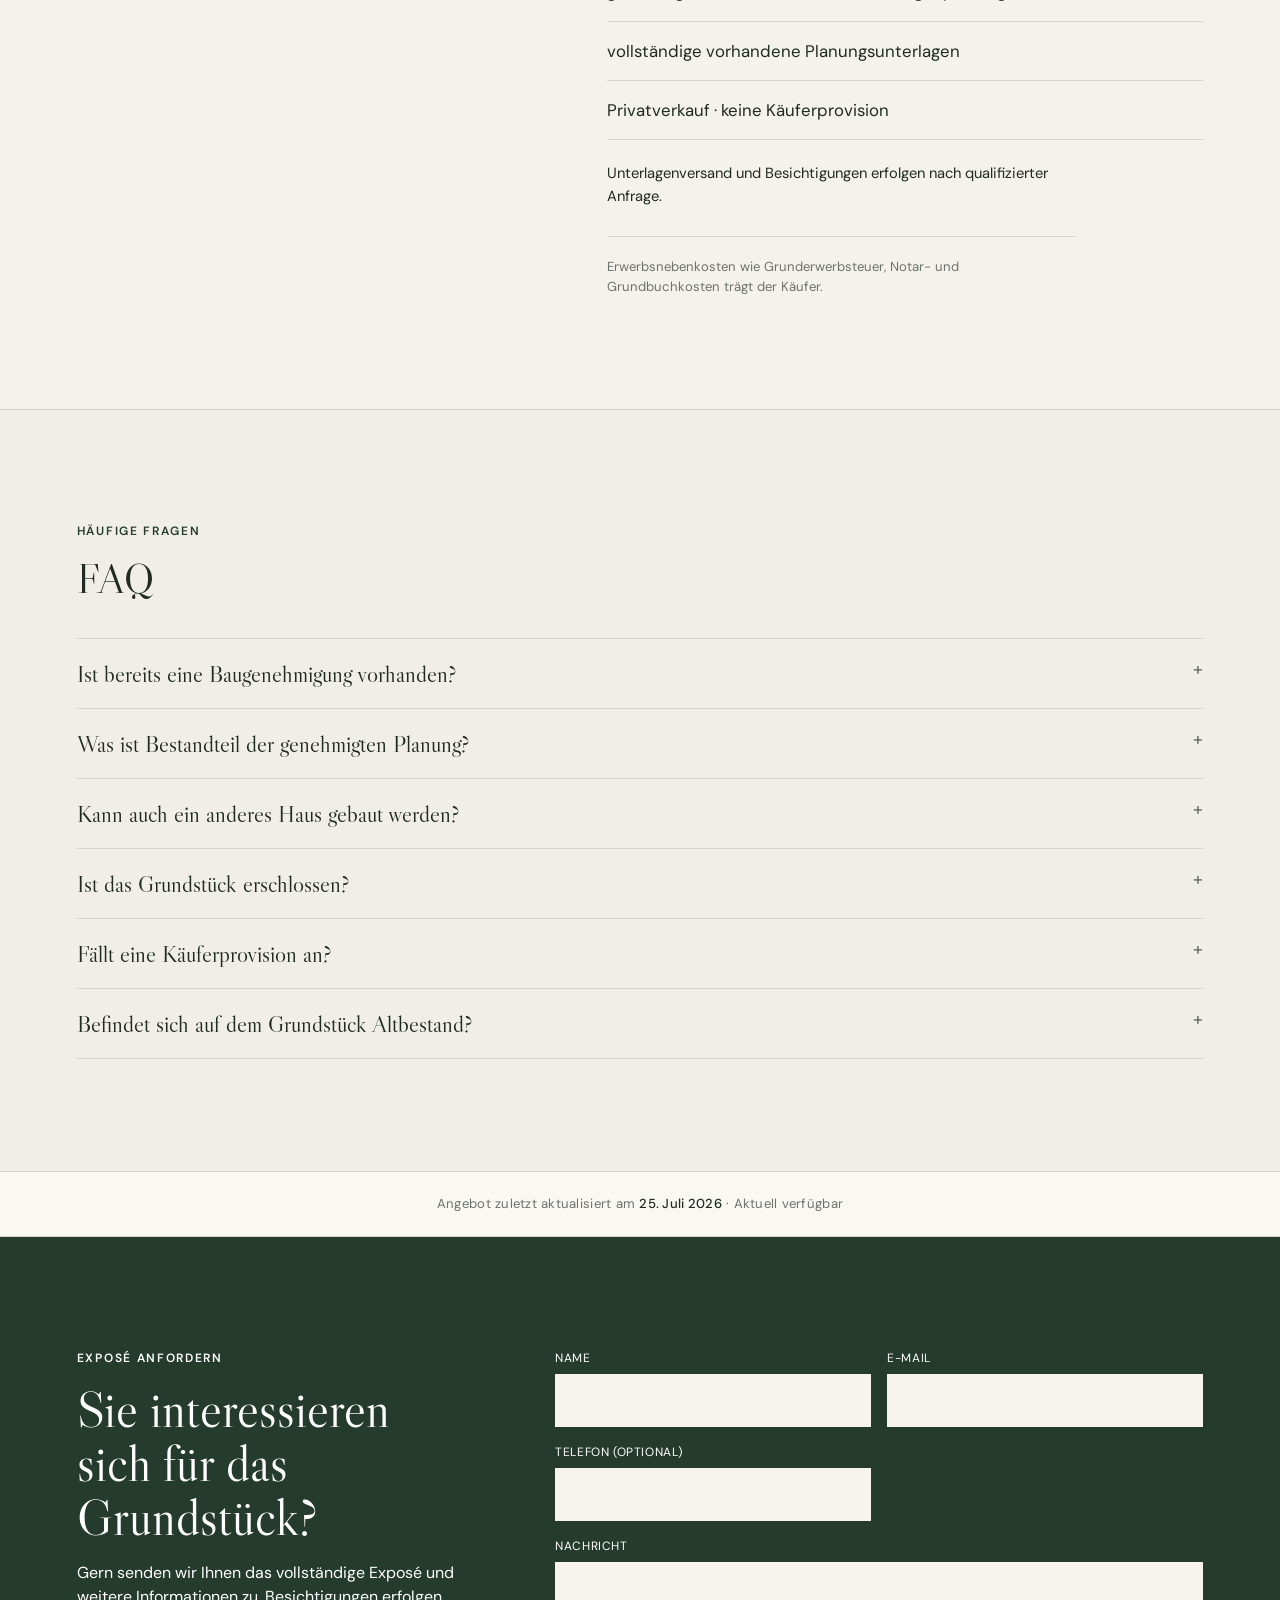
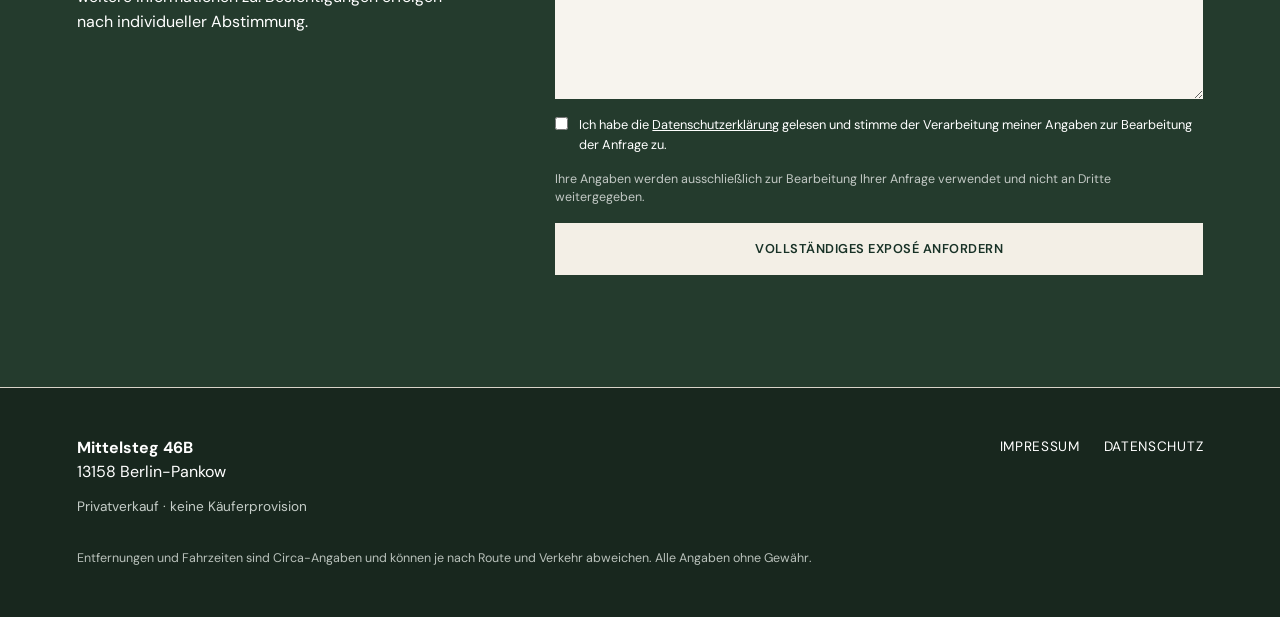
==== commit 7a888c9d: "Kaufpreis von 569.000 € auf 499.000 € anpassen Aktualisiert alle sichtbaren Preisangaben sowie struk" ====
--- a/index.html
+++ b/index.html
@@ -83,7 +83,7 @@
         "offers": {
           "@type": "Offer",
           "url": "https://mittelsteg46b.de/",
-          "price": 569000,
+          "price": 499000,
           "priceCurrency": "EUR",
           "availability": "https://schema.org/InStock",
           "businessFunction": "https://schema.org/Sell",
@@ -230,7 +230,7 @@
   <div class="hero-copy">
     <p class="eyebrow">Privatverkauf · keine Käuferprovision</p>
     <h1>Baugrundstück mit Blick&nbsp;ins&nbsp;Grüne<br>in Berlin-Pankow</h1>
-    <p class="hero-price">569.000&nbsp;€</p>
+    <p class="hero-price">499.000&nbsp;€</p>
     <p class="hero-meta">Berlin-Pankow · genehmigtes Einfamilienhaus</p>
     <p class="hero-subnote">710&nbsp;m² mit Blick ins Grüne – alle Eckdaten im Überblick darunter.</p>
     <a class="button button-light hero-cta" href="#kontakt">Vollständiges Exposé anfordern</a>
@@ -250,7 +250,7 @@
     </div>
     <div class="overview-item">
       <dt>Angebot</dt>
-      <dd>710&nbsp;m² · 569.000&nbsp;€</dd>
+      <dd>710&nbsp;m² · 499.000&nbsp;€</dd>
     </div>
     <div class="overview-item">
       <dt>Verkauf</dt>
@@ -433,7 +433,7 @@
 <section id="kaufpreis" class="price-section">
   <div class="price-head">
     <p class="eyebrow dark">Kaufpreis</p>
-    <p class="price-figure">569.000&nbsp;€</p>
+    <p class="price-figure">499.000&nbsp;€</p>
     <p class="price-lead">Für das Grundstück mit 710 m², vorhandener Baugenehmigung und vollständigen genehmigten Planunterlagen.</p>
   </div>
   <div class="price-detail">
